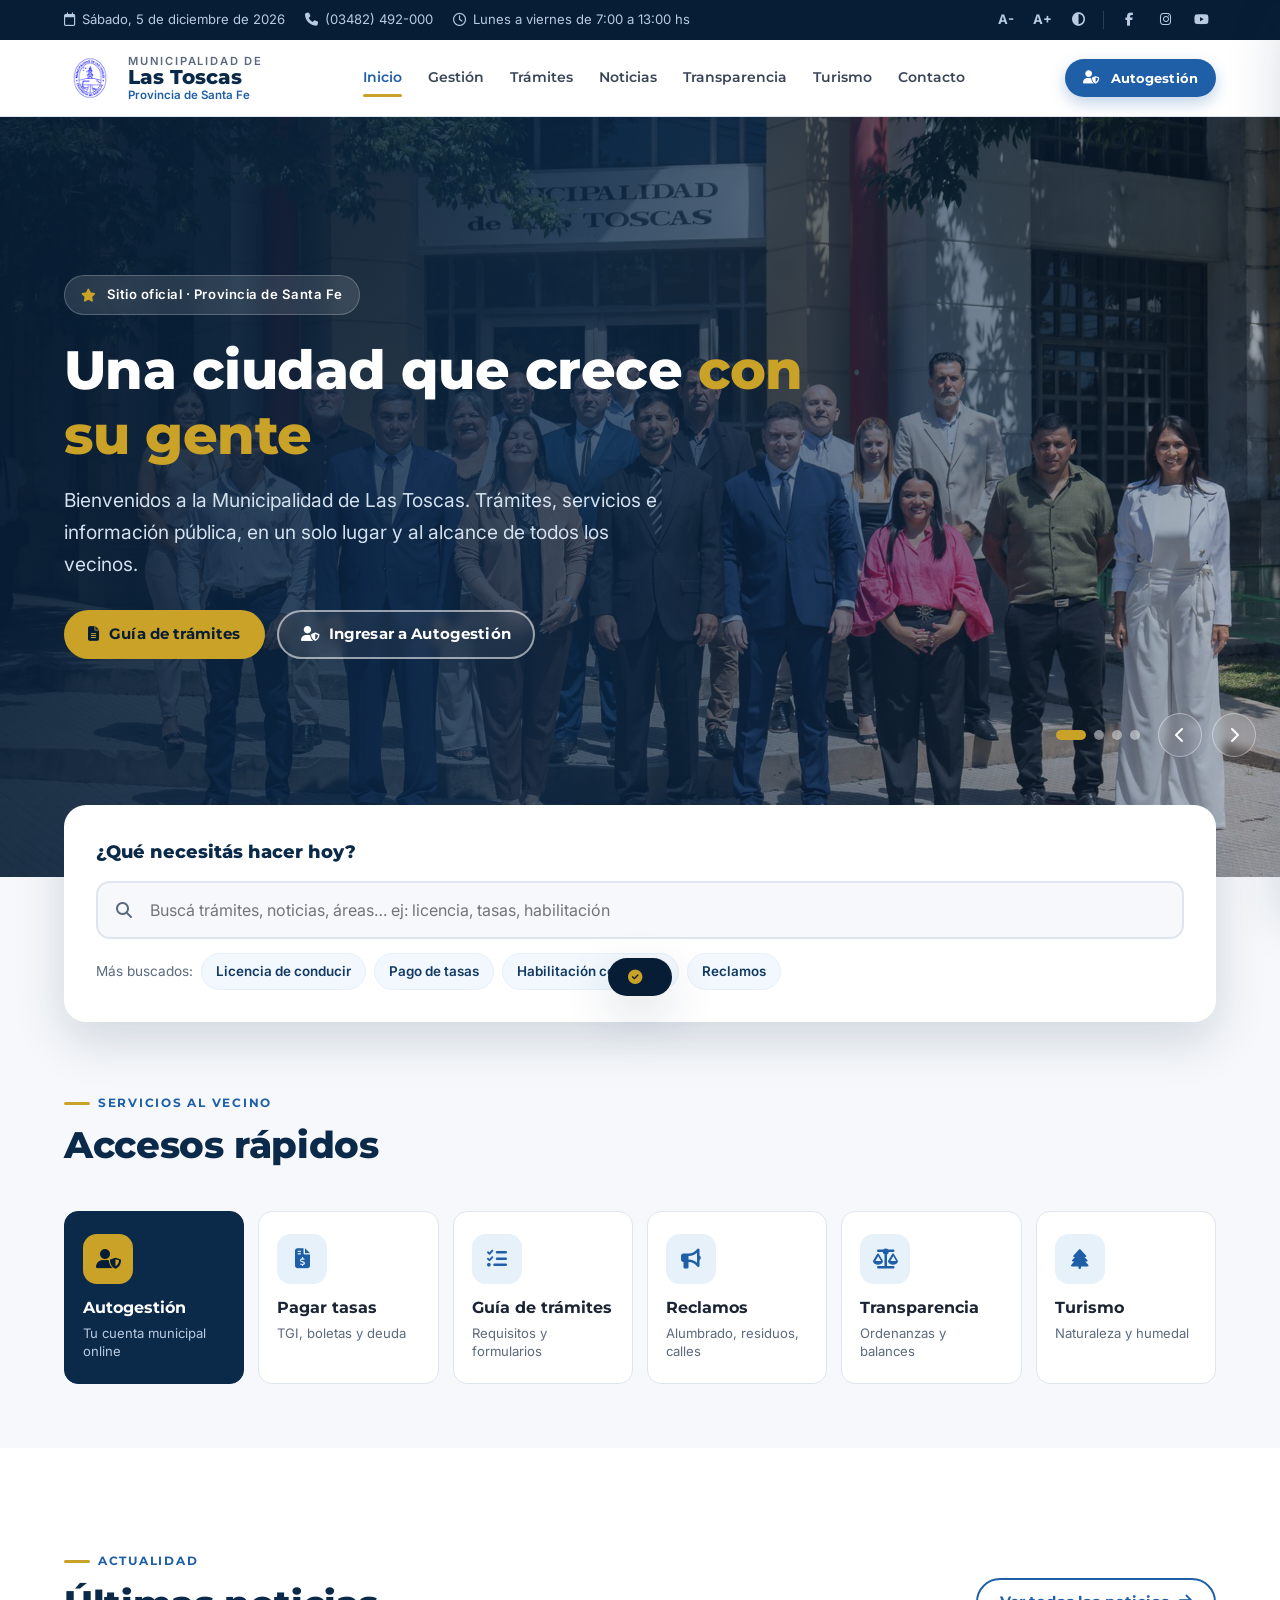
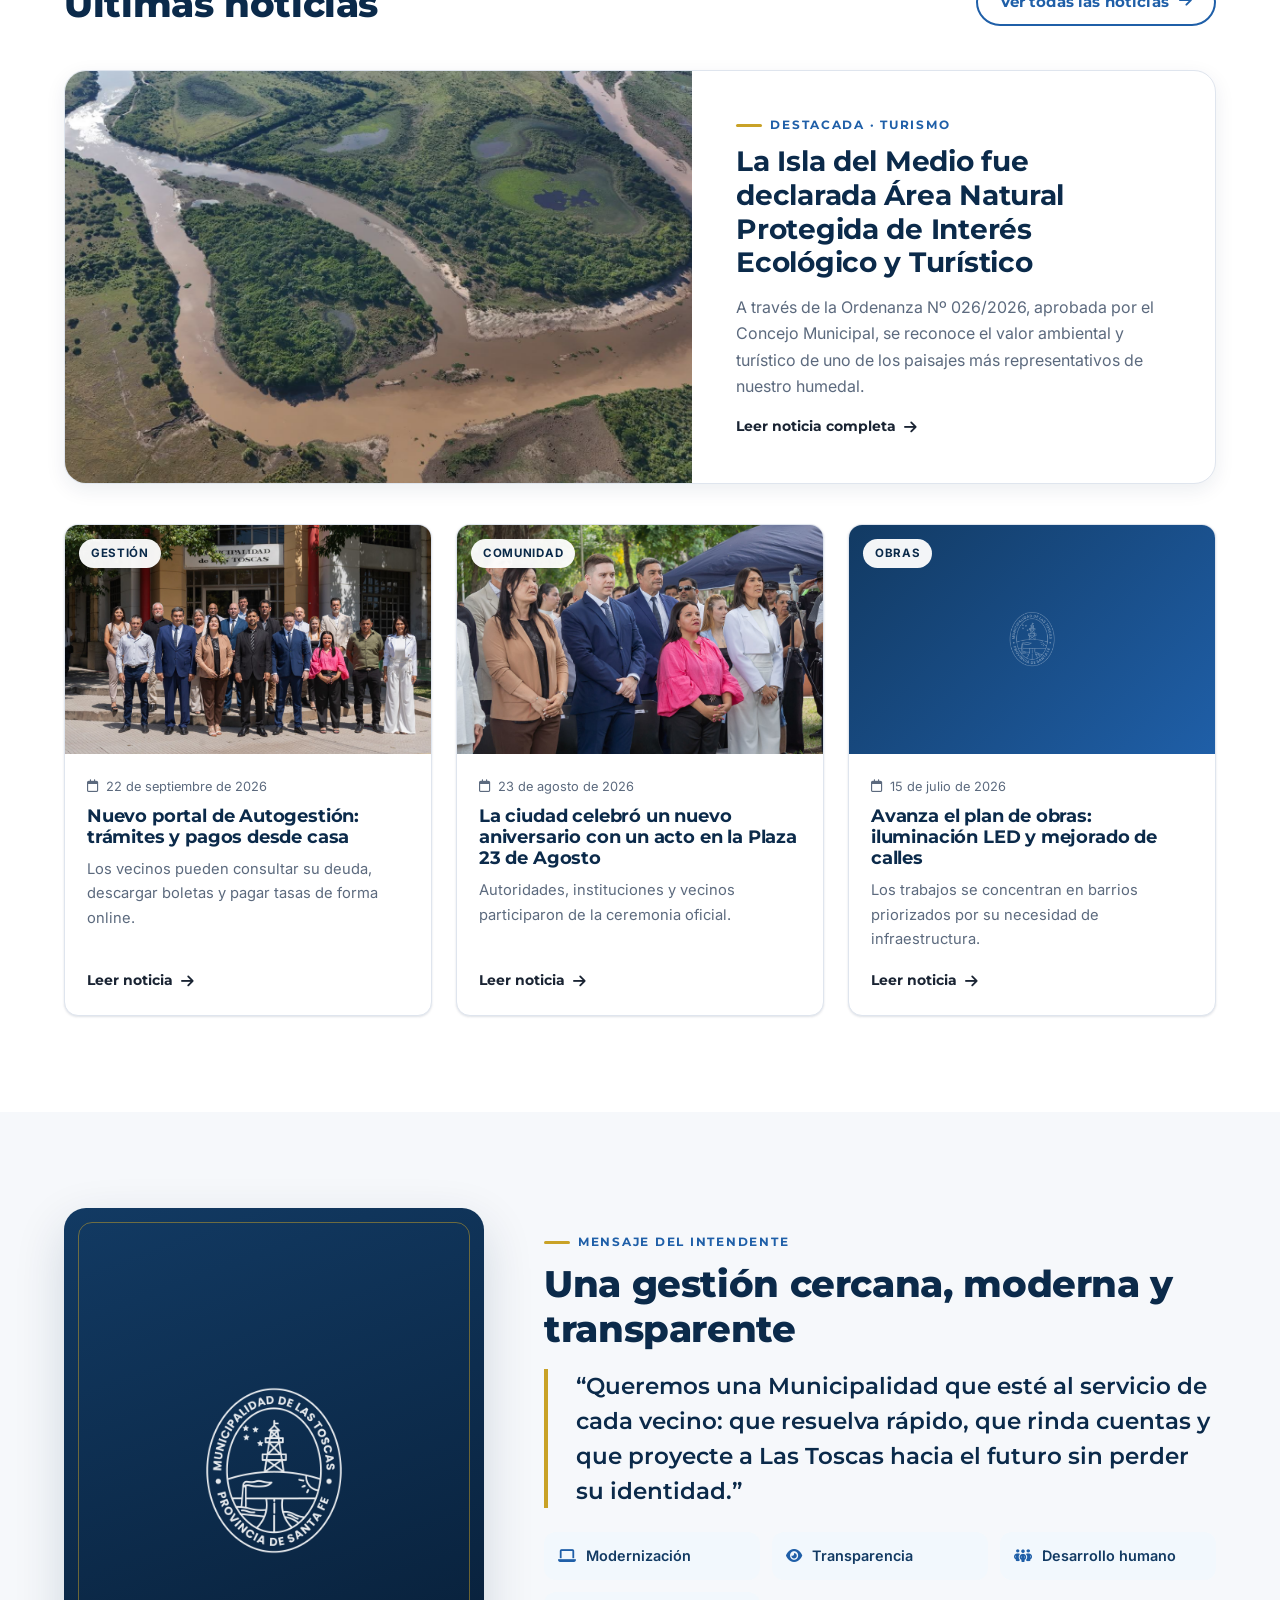
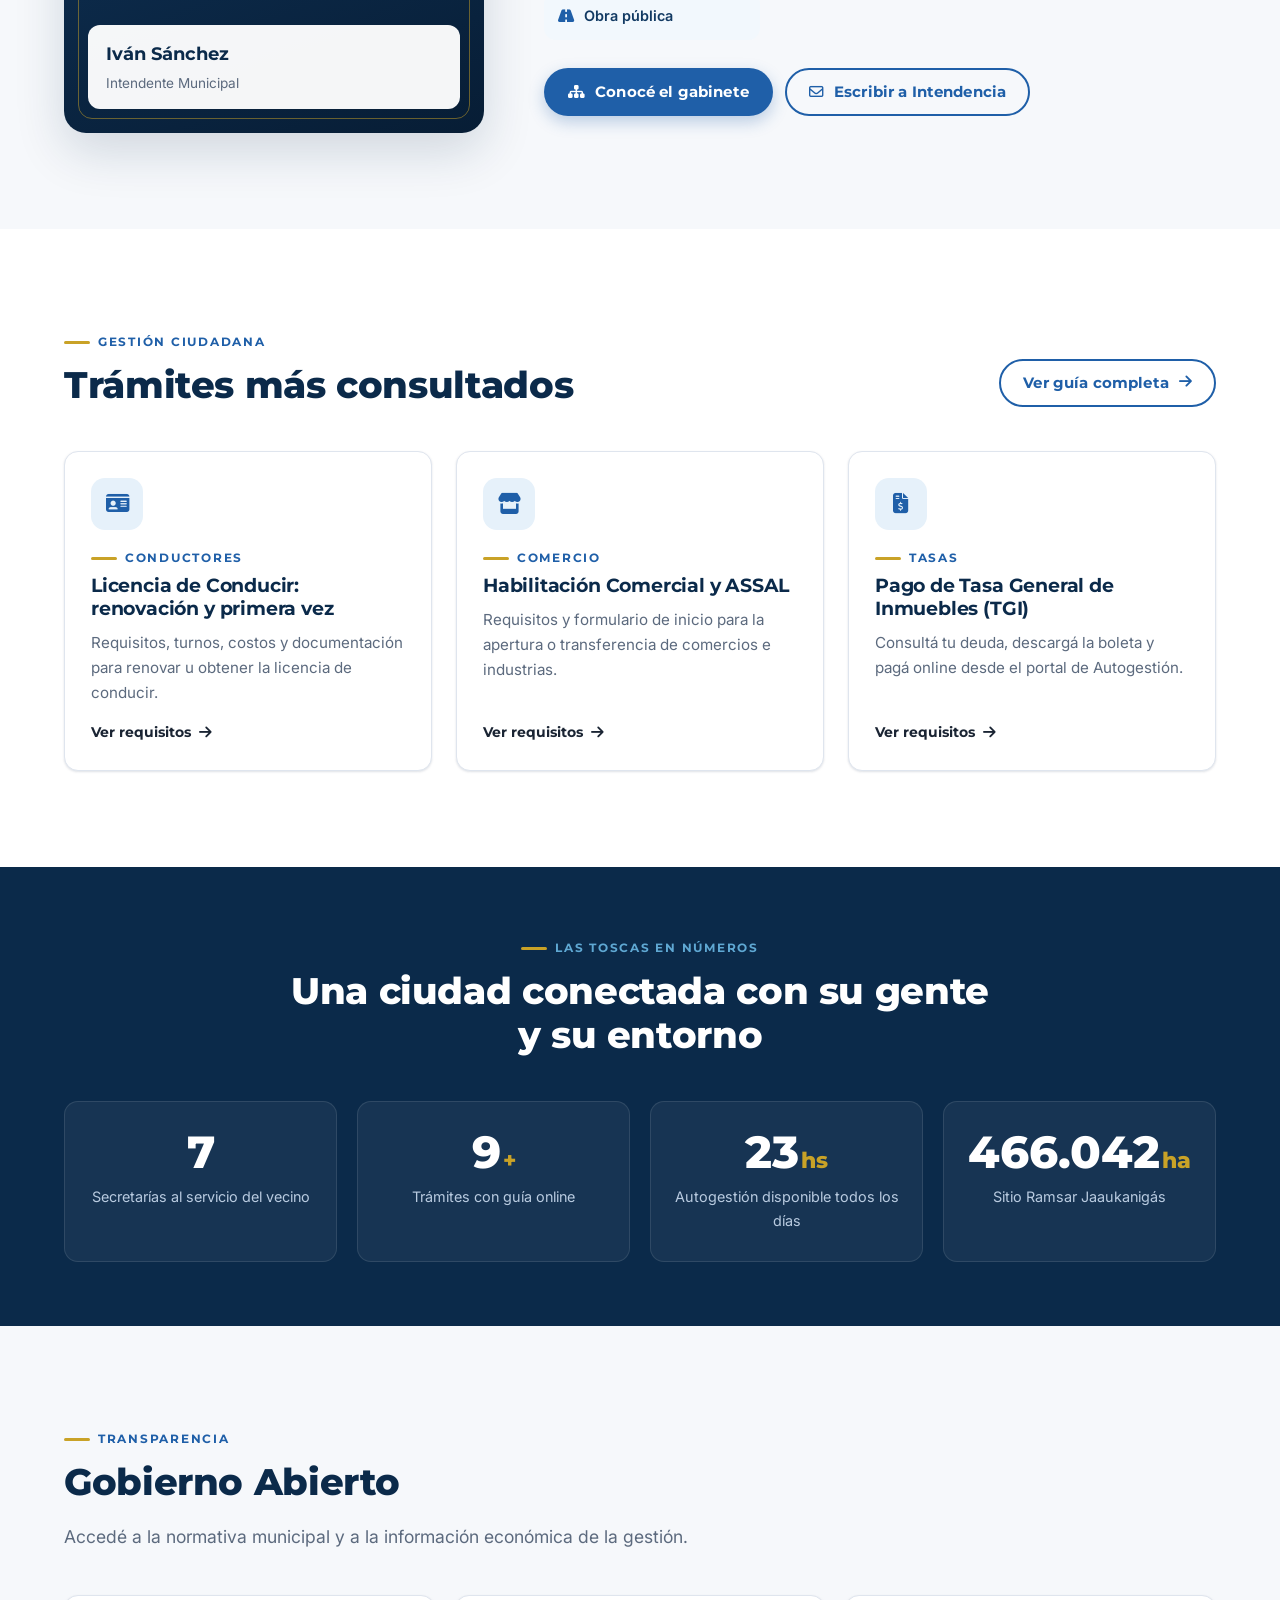
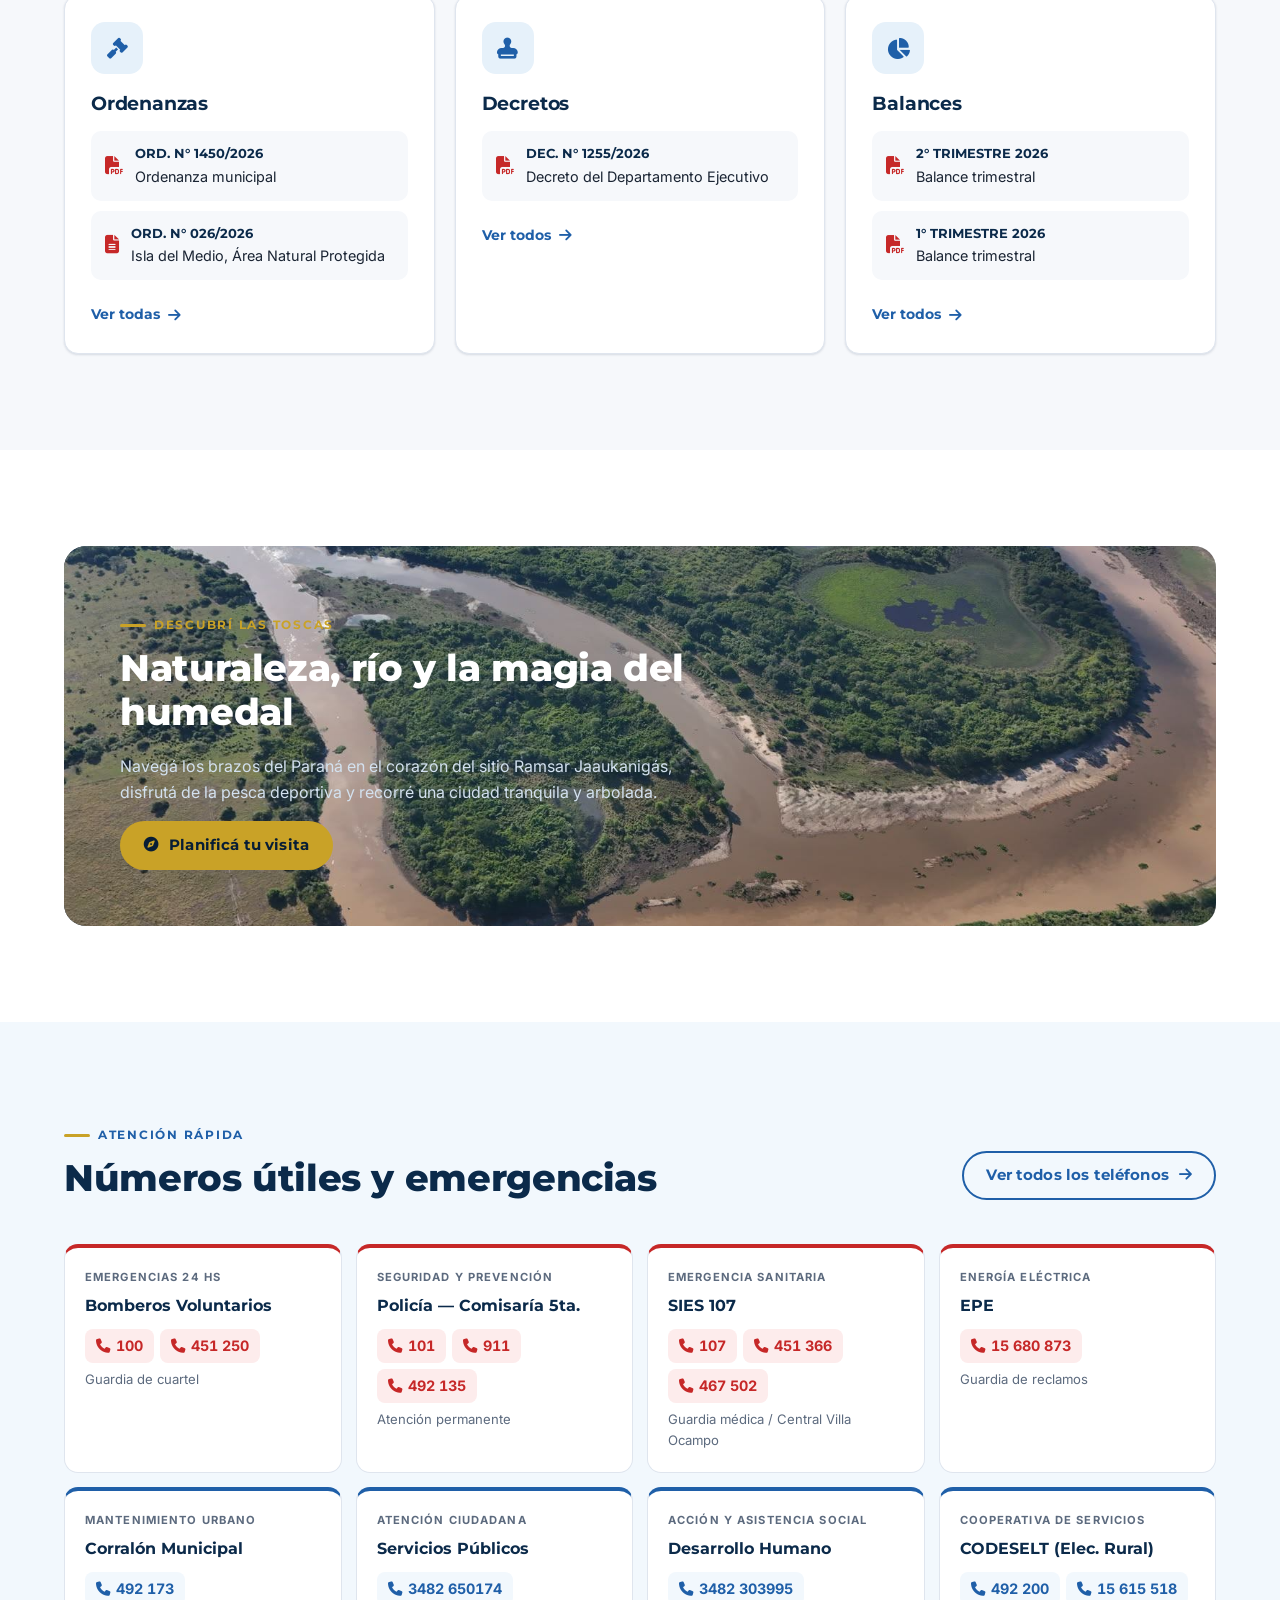
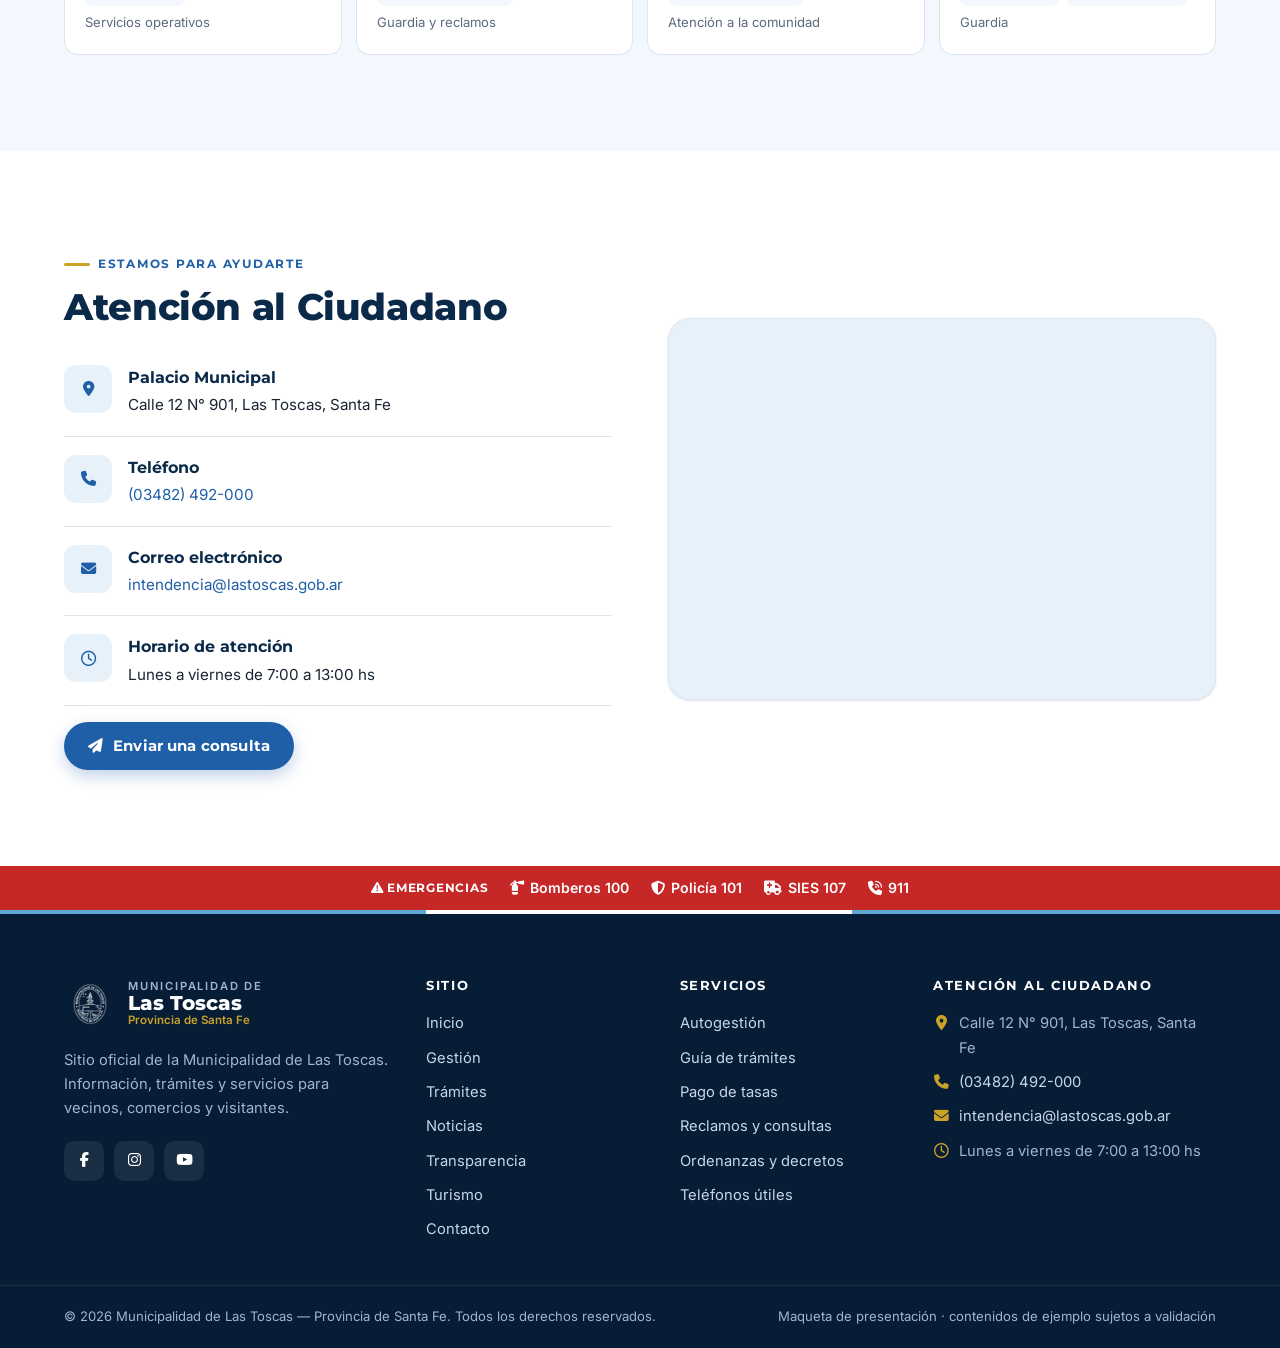
==== index.html @ d5a3bb0f "Maqueta web de la Municipalidad de Las Toscas Sitio multipágina en HTML, CSS y JavaScript puro: inic" ====
<!DOCTYPE html>
<html lang="es-AR" class="no-js">
<head>
  <meta charset="UTF-8">
  <meta name="viewport" content="width=device-width, initial-scale=1">
  <title>Municipalidad de Las Toscas | Sitio Oficial</title>
  <meta name="description" content="Sitio oficial de la Municipalidad de Las Toscas, Provincia de Santa Fe. Trámites, noticias, gobierno abierto, turismo y atención al ciudadano.">
  <meta name="theme-color" content="#0b2a4a">
  <meta property="og:type" content="website">
  <meta property="og:title" content="Municipalidad de Las Toscas">
  <meta property="og:description" content="Trámites, noticias, transparencia y servicios para vecinos de Las Toscas, Santa Fe.">
  <meta property="og:image" content="assets/img/foto-2.jpg">
  <link rel="icon" type="image/png" href="assets/img/escudo-256.png">
  <link rel="preconnect" href="https://fonts.googleapis.com">
  <link rel="preconnect" href="https://fonts.gstatic.com" crossorigin>
  <link href="https://fonts.googleapis.com/css2?family=Inter:wght@400;500;600;700&family=Montserrat:wght@600;700;800&display=swap" rel="stylesheet">
  <link rel="stylesheet" href="https://cdnjs.cloudflare.com/ajax/libs/font-awesome/6.5.2/css/all.min.css">
  <link rel="stylesheet" href="assets/css/styles.css">
</head>
<body data-page="inicio">
  <div id="site-header"></div>

  <main id="main">
    <!-- HERO -->
    <section class="hero" aria-label="Presentación">
      <div class="hero__slides" aria-hidden="true">
        <div class="hero__slide is-active"><img src="assets/img/foto-2.jpg" alt=""></div>
        <div class="hero__slide"><img src="assets/img/isla-del-medio.jpg" alt=""></div>
        <div class="hero__slide"><img src="assets/img/foto-1.jpg" alt=""></div>
        <div class="hero__slide"><img src="assets/img/foto-3.jpg" alt=""></div>
      </div>
      <div class="container hero__content">
        <span class="hero__badge"><i class="fa-solid fa-star"></i>Sitio oficial · Provincia de Santa Fe</span>
        <h1>Una ciudad que crece <em>con su gente</em></h1>
        <p class="hero__lead">Bienvenidos a la Municipalidad de Las Toscas. Trámites, servicios e información pública, en un solo lugar y al alcance de todos los vecinos.</p>
        <div class="hero__actions">
          <a class="btn btn--gold" href="tramites.html"><i class="fa-solid fa-file-lines"></i>Guía de trámites</a>
          <a class="btn btn--ghost-light" href="https://grossomaximiliano.github.io/MUNI_POC" target="_blank" rel="noopener"><i class="fa-solid fa-user-shield"></i>Ingresar a Autogestión</a>
        </div>
      </div>
      <div class="hero__controls">
        <div class="hero__dots"></div>
        <button class="hero__arrow hero__arrow--prev" type="button" aria-label="Imagen anterior"><i class="fa-solid fa-chevron-left"></i></button>
        <button class="hero__arrow hero__arrow--next" type="button" aria-label="Imagen siguiente"><i class="fa-solid fa-chevron-right"></i></button>
      </div>
    </section>

    <!-- BUSCADOR -->
    <section class="finder" aria-label="Buscador">
      <div class="container">
        <div class="finder__card">
          <label class="finder__label" for="finderInput">¿Qué necesitás hacer hoy?</label>
          <div class="finder__field">
            <i class="fa-solid fa-magnifying-glass" aria-hidden="true"></i>
            <input class="finder__input" id="finderInput" type="search" autocomplete="off" placeholder="Buscá trámites, noticias, áreas… ej: licencia, tasas, habilitación"
                   role="combobox" aria-expanded="false" aria-controls="finderResults" aria-autocomplete="list">
            <ul class="finder__results" id="finderResults" role="listbox"></ul>
          </div>
          <div class="finder__tags">
            <span>Más buscados:</span>
            <button class="chip" type="button" data-finder="licencia">Licencia de conducir</button>
            <button class="chip" type="button" data-finder="tasas">Pago de tasas</button>
            <button class="chip" type="button" data-finder="habilitación">Habilitación comercial</button>
            <button class="chip" type="button" data-finder="reclamo">Reclamos</button>
          </div>
        </div>
      </div>
    </section>

    <!-- ACCESOS RÁPIDOS -->
    <section class="section section--tight" aria-labelledby="t-accesos">
      <div class="container">
        <div class="section-head">
          <span class="eyebrow">Servicios al vecino</span>
          <h2 id="t-accesos">Accesos rápidos</h2>
        </div>
        <div class="quick-grid">
          <a class="quick quick--featured reveal" href="https://grossomaximiliano.github.io/MUNI_POC" target="_blank" rel="noopener">
            <span class="quick__icon"><i class="fa-solid fa-user-shield"></i></span>
            <span class="quick__title">Autogestión</span><span class="quick__desc">Tu cuenta municipal online</span>
          </a>
          <a class="quick reveal" href="tramites.html#pago-tasas">
            <span class="quick__icon"><i class="fa-solid fa-file-invoice-dollar"></i></span>
            <span class="quick__title">Pagar tasas</span><span class="quick__desc">TGI, boletas y deuda</span>
          </a>
          <a class="quick reveal" href="tramites.html">
            <span class="quick__icon"><i class="fa-solid fa-list-check"></i></span>
            <span class="quick__title">Guía de trámites</span><span class="quick__desc">Requisitos y formularios</span>
          </a>
          <a class="quick reveal" href="contacto.html?tipo=reclamo#formulario">
            <span class="quick__icon"><i class="fa-solid fa-bullhorn"></i></span>
            <span class="quick__title">Reclamos</span><span class="quick__desc">Alumbrado, residuos, calles</span>
          </a>
          <a class="quick reveal" href="transparencia.html">
            <span class="quick__icon"><i class="fa-solid fa-scale-balanced"></i></span>
            <span class="quick__title">Transparencia</span><span class="quick__desc">Ordenanzas y balances</span>
          </a>
          <a class="quick reveal" href="turismo.html">
            <span class="quick__icon"><i class="fa-solid fa-tree"></i></span>
            <span class="quick__title">Turismo</span><span class="quick__desc">Naturaleza y humedal</span>
          </a>
        </div>
      </div>
    </section>

    <!-- NOTICIAS -->
    <section class="section section--white" aria-labelledby="t-noticias">
      <div class="container">
        <div class="section-head section-head--row">
          <div>
            <span class="eyebrow">Actualidad</span>
            <h2 id="t-noticias" class="mb-0">Últimas noticias</h2>
          </div>
          <a class="btn btn--outline" href="noticias.html">Ver todas las noticias <i class="fa-solid fa-arrow-right"></i></a>
        </div>
        <a class="news-feature reveal" href="noticias.html?id=isla-del-medio-area-protegida">
          <div class="news-feature__media"><img src="assets/img/isla-del-medio.jpg" alt="Vista aérea de la Isla del Medio y el río"></div>
          <div class="news-feature__body">
            <span class="eyebrow">Destacada · Turismo</span>
            <h3>La Isla del Medio fue declarada Área Natural Protegida de Interés Ecológico y Turístico</h3>
            <p class="muted">A través de la Ordenanza Nº 026/2026, aprobada por el Concejo Municipal, se reconoce el valor ambiental y turístico de uno de los paisajes más representativos de nuestro humedal.</p>
            <span class="link-arrow">Leer noticia completa <i class="fa-solid fa-arrow-right"></i></span>
          </div>
        </a>
        <div class="grid grid--3 mt-4" data-news="3" data-news-skip="1"></div>
      </div>
    </section>

    <!-- INTENDENTE -->
    <section class="section" aria-labelledby="t-intendente">
      <div class="container mayor">
        <div class="mayor__portrait reveal">
          <img class="mayor__crest" src="assets/img/escudo.png" alt="">
          <div class="mayor__plate"><strong>Iván Sánchez</strong><span>Intendente Municipal</span></div>
        </div>
        <div class="reveal">
          <span class="eyebrow">Mensaje del Intendente</span>
          <h2 id="t-intendente">Una gestión cercana, moderna y transparente</h2>
          <blockquote class="quote">“Queremos una Municipalidad que esté al servicio de cada vecino: que resuelva rápido, que rinda cuentas y que proyecte a Las Toscas hacia el futuro sin perder su identidad.”</blockquote>
          <div class="mayor__pillars">
            <span class="pillar"><i class="fa-solid fa-laptop"></i>Modernización</span>
            <span class="pillar"><i class="fa-solid fa-eye"></i>Transparencia</span>
            <span class="pillar"><i class="fa-solid fa-people-group"></i>Desarrollo humano</span>
            <span class="pillar"><i class="fa-solid fa-road"></i>Obra pública</span>
          </div>
          <div class="flex-gap">
            <a class="btn btn--primary" href="gestion.html"><i class="fa-solid fa-sitemap"></i>Conocé el gabinete</a>
            <a class="btn btn--outline" href="mailto:intendencia@lastoscas.gob.ar"><i class="fa-regular fa-envelope"></i>Escribir a Intendencia</a>
          </div>
        </div>
      </div>
    </section>

    <!-- TRÁMITES DESTACADOS -->
    <section class="section section--white" aria-labelledby="t-tramites">
      <div class="container">
        <div class="section-head section-head--row">
          <div>
            <span class="eyebrow">Gestión ciudadana</span>
            <h2 id="t-tramites" class="mb-0">Trámites más consultados</h2>
          </div>
          <a class="btn btn--outline" href="tramites.html">Ver guía completa <i class="fa-solid fa-arrow-right"></i></a>
        </div>
        <div class="grid grid--3" data-tramites-featured="licencia-conducir,habilitacion-comercial,pago-tasas"></div>
      </div>
    </section>

    <!-- CIFRAS -->
    <section class="section section--navy section--tight" aria-labelledby="t-cifras">
      <div class="container">
        <div class="section-head section-head--center">
          <span class="eyebrow">Las Toscas en números</span>
          <h2 id="t-cifras">Una ciudad conectada con su gente y su entorno</h2>
        </div>
        <div class="stats">
          <div class="stat reveal"><div class="stat__num"><span data-count="7">0</span></div><div class="stat__label">Secretarías al servicio del vecino</div></div>
          <div class="stat reveal"><div class="stat__num"><span data-count="10">0</span><small>+</small></div><div class="stat__label">Trámites con guía online</div></div>
          <div class="stat reveal"><div class="stat__num"><span data-count="24">0</span><small>hs</small></div><div class="stat__label">Autogestión disponible todos los días</div></div>
          <div class="stat reveal"><div class="stat__num"><span data-count="492000">0</span><small>ha</small></div><div class="stat__label">Sitio Ramsar Jaaukanigás</div></div>
        </div>
      </div>
    </section>

    <!-- GOBIERNO ABIERTO -->
    <section class="section" aria-labelledby="t-gob">
      <div class="container">
        <div class="section-head">
          <span class="eyebrow">Transparencia</span>
          <h2 id="t-gob">Gobierno Abierto</h2>
          <p class="lead">Accedé a la normativa municipal y a la información económica de la gestión.</p>
        </div>
        <div class="open-gov">
          <div class="card reveal">
            <span class="card__icon"><i class="fa-solid fa-gavel"></i></span>
            <h3>Ordenanzas</h3>
            <ul class="doc-list">
              <li><a class="doc-item" href="https://lastoscas.gob.ar/wp/wp-content/uploads/2026/10/ORDENANZA-1450.pdf" target="_blank" rel="noopener"><i class="fa-solid fa-file-pdf"></i><span><b>ORD. N° 1450/2026</b>Ordenanza municipal</span></a></li>
              <li><a class="doc-item" href="transparencia.html#ordenanzas"><i class="fa-solid fa-file-lines"></i><span><b>ORD. N° 026/2026</b>Isla del Medio, Área Natural Protegida</span></a></li>
            </ul>
            <a class="link-arrow" href="transparencia.html#ordenanzas">Ver todas <i class="fa-solid fa-arrow-right"></i></a>
          </div>
          <div class="card reveal">
            <span class="card__icon"><i class="fa-solid fa-stamp"></i></span>
            <h3>Decretos</h3>
            <ul class="doc-list">
              <li><a class="doc-item" href="https://lastoscas.gob.ar/wp/wp-content/uploads/2026/10/Decreto-1255.pdf" target="_blank" rel="noopener"><i class="fa-solid fa-file-pdf"></i><span><b>DEC. N° 1255/2026</b>Decreto del Departamento Ejecutivo</span></a></li>
            </ul>
            <a class="link-arrow" href="transparencia.html#decretos">Ver todos <i class="fa-solid fa-arrow-right"></i></a>
          </div>
          <div class="card reveal">
            <span class="card__icon"><i class="fa-solid fa-chart-pie"></i></span>
            <h3>Balances</h3>
            <ul class="doc-list">
              <li><a class="doc-item" href="https://lastoscas.gob.ar/wp/wp-content/uploads/2026/04/BALANCE-2DO-TRIMESTRE.pdf" target="_blank" rel="noopener"><i class="fa-solid fa-file-pdf"></i><span><b>2° TRIMESTRE 2026</b>Balance trimestral</span></a></li>
              <li><a class="doc-item" href="https://lastoscas.gob.ar/wp/wp-content/uploads/2026/04/BALANCE-1ER-TRIMESTRE.pdf" target="_blank" rel="noopener"><i class="fa-solid fa-file-pdf"></i><span><b>1° TRIMESTRE 2026</b>Balance trimestral</span></a></li>
            </ul>
            <a class="link-arrow" href="transparencia.html#balances">Ver todos <i class="fa-solid fa-arrow-right"></i></a>
          </div>
        </div>
      </div>
    </section>

    <!-- TURISMO -->
    <section class="section section--white" aria-label="Turismo">
      <div class="container">
        <div class="banner reveal">
          <img src="assets/img/isla-del-medio.jpg" alt="" loading="lazy">
          <div class="banner__body">
            <span class="eyebrow" style="color:var(--gold-500)">Descubrí Las Toscas</span>
            <h2>Naturaleza, río y la magia del humedal</h2>
            <p>Navegá los brazos del Paraná en el corazón del sitio Ramsar Jaaukanigás, disfrutá de la pesca deportiva y recorré una ciudad tranquila y arbolada.</p>
            <a class="btn btn--gold" href="turismo.html"><i class="fa-solid fa-compass"></i>Planificá tu visita</a>
          </div>
        </div>
      </div>
    </section>

    <!-- TELÉFONOS -->
    <section class="section section--tint" aria-labelledby="t-tel">
      <div class="container">
        <div class="section-head section-head--row">
          <div>
            <span class="eyebrow">Atención rápida</span>
            <h2 id="t-tel" class="mb-0">Números útiles y emergencias</h2>
          </div>
          <a class="btn btn--outline" href="contacto.html#telefonos">Ver todos los teléfonos <i class="fa-solid fa-arrow-right"></i></a>
        </div>
        <div class="phones" data-phones="all"></div>
      </div>
    </section>

    <!-- CONTACTO + MAPA -->
    <section class="section section--white" aria-labelledby="t-contacto">
      <div class="container two-col">
        <div>
          <span class="eyebrow">Estamos para ayudarte</span>
          <h2 id="t-contacto">Atención al Ciudadano</h2>
          <div class="contact-item"><span class="contact-item__icon"><i class="fa-solid fa-location-dot"></i></span><div><b>Palacio Municipal</b><span>Calle 12 N° 901, Las Toscas, Santa Fe</span></div></div>
          <div class="contact-item"><span class="contact-item__icon"><i class="fa-solid fa-phone"></i></span><div><b>Teléfono</b><a href="tel:03482492000">(03482) 492-000</a></div></div>
          <div class="contact-item"><span class="contact-item__icon"><i class="fa-solid fa-envelope"></i></span><div><b>Correo electrónico</b><a href="mailto:intendencia@lastoscas.gob.ar">intendencia@lastoscas.gob.ar</a></div></div>
          <div class="contact-item"><span class="contact-item__icon"><i class="fa-regular fa-clock"></i></span><div><b>Horario de atención</b><span>Lunes a viernes de 7:00 a 13:00 hs</span></div></div>
          <a class="btn btn--primary mt-2" href="contacto.html#formulario"><i class="fa-solid fa-paper-plane"></i>Enviar una consulta</a>
        </div>
        <div class="map reveal">
          <iframe src="https://www.google.com/maps?q=Calle+12+901,+Las+Toscas,+Santa+Fe,+Argentina&output=embed" title="Mapa: ubicación del Palacio Municipal de Las Toscas" loading="lazy" referrerpolicy="no-referrer-when-downgrade"></iframe>
        </div>
      </div>
    </section>
  </main>

  <div id="site-footer"></div>

  <script src="assets/js/data.js"></script>
  <script src="assets/js/layout.js"></script>
  <script src="assets/js/main.js"></script>
</body>
</html>
---- assets/css/styles.css ----
/* =========================================================
   Municipalidad de Las Toscas — Hoja de estilos principal
   HTML + CSS + JS puro. Sin dependencias de build.
   ========================================================= */

/* ---------- 1. Tokens ---------- */
:root {
  --navy-900: #071d35;
  --navy-800: #0b2a4a;
  --navy-700: #123a63;
  --blue-600: #1f5fa8;
  --blue-500: #2a73c4;
  --sky-400: #5fa8d3;
  --sky-100: #e6f1fa;
  --sky-50: #f2f8fd;
  --gold-500: #c9a227;
  --gold-100: #f8f0d6;
  --red-600: #c62828;
  --red-50: #fdecec;
  --green-600: #2e7d4f;

  --ink-900: #1a2433;
  --ink-700: #3a4658;
  --ink-500: #5c6a7e;
  --ink-300: #a9b4c2;
  --line: #dfe5ee;
  --bg: #f6f8fb;
  --surface: #ffffff;

  --font-head: "Montserrat", system-ui, -apple-system, "Segoe UI", sans-serif;
  --font-body: "Inter", system-ui, -apple-system, "Segoe UI", sans-serif;

  --radius-sm: 8px;
  --radius: 14px;
  --radius-lg: 22px;
  --shadow-sm: 0 1px 2px rgba(11, 42, 74, .06), 0 1px 3px rgba(11, 42, 74, .08);
  --shadow: 0 6px 20px rgba(11, 42, 74, .08);
  --shadow-lg: 0 18px 50px rgba(11, 42, 74, .16);

  --container: 1200px;
  --gutter: 16px;
  --header-h: 76px;
  --ease: cubic-bezier(.2, .7, .2, 1);
  --fs-base: 16px;
}

@media (min-width: 600px) { :root { --gutter: 24px; } }

/* ---------- 2. Reset / base ---------- */
*, *::before, *::after { box-sizing: border-box; }
html { font-size: var(--fs-base); scroll-behavior: smooth; scroll-padding-top: calc(var(--header-h) + 16px); -webkit-text-size-adjust: 100%; }
body {
  margin: 0;
  font-family: var(--font-body);
  font-size: 1rem;
  line-height: 1.65;
  color: var(--ink-900);
  background: var(--bg);
  overflow-x: hidden;
  -webkit-font-smoothing: antialiased;
}
img, svg, video, iframe { display: block; max-width: 100%; }
img { height: auto; }
a { color: var(--blue-600); text-decoration: none; transition: color .2s; }
a:hover { color: var(--navy-800); }
button, input, select, textarea { font: inherit; color: inherit; }
button { cursor: pointer; }
h1, h2, h3, h4, h5 { font-family: var(--font-head); color: var(--navy-800); line-height: 1.2; margin: 0 0 .5em; letter-spacing: -.01em; }
h1 { font-size: clamp(2rem, 4.5vw, 3.4rem); font-weight: 800; }
h2 { font-size: clamp(1.6rem, 3vw, 2.3rem); font-weight: 800; }
h3 { font-size: 1.2rem; font-weight: 700; }
h4 { font-size: 1.02rem; font-weight: 700; }
p { margin: 0 0 1em; }
ul, ol { margin: 0; padding: 0; }
:focus-visible { outline: 3px solid var(--gold-500); outline-offset: 3px; border-radius: 4px; }
::selection { background: var(--sky-400); color: #fff; }

.sr-only { position: absolute !important; width: 1px; height: 1px; padding: 0; margin: -1px; overflow: hidden; clip: rect(0 0 0 0); white-space: nowrap; border: 0; }
.skip-link { position: absolute; left: 16px; top: -60px; z-index: 1000; background: var(--gold-500); color: var(--navy-900); font-weight: 700; padding: 10px 16px; border-radius: var(--radius-sm); transition: top .2s; }
.skip-link:focus { top: 12px; }

.container { width: 100%; max-width: var(--container); margin-inline: auto; padding-inline: var(--gutter); }
.section { padding-block: clamp(56px, 8vw, 96px); }
.section--white { background: var(--surface); }
.section--tint { background: var(--sky-50); }
.section--navy { background: var(--navy-800); color: #dce7f3; }
.section--navy h2, .section--navy h3 { color: #fff; }
.section--tight { padding-block: clamp(40px, 6vw, 64px); }

.section-head { max-width: 720px; margin-bottom: clamp(28px, 4vw, 44px); }
.section-head--center { text-align: center; margin-inline: auto; }
.section-head--row { max-width: none; display: flex; flex-wrap: wrap; align-items: end; justify-content: space-between; gap: 16px; }
.eyebrow {
  display: inline-flex; align-items: center; gap: 8px;
  font-family: var(--font-head); font-size: .78rem; font-weight: 700; letter-spacing: .14em; text-transform: uppercase;
  color: var(--blue-600); margin-bottom: 10px;
}
.eyebrow::before { content: ""; width: 26px; height: 3px; border-radius: 3px; background: var(--gold-500); }
.section--navy .eyebrow { color: var(--sky-400); }
.lead { font-size: 1.1rem; color: var(--ink-500); }
.section--navy .lead { color: #b9cbe0; }

/* ---------- 3. Botones ---------- */
.btn {
  display: inline-flex; align-items: center; justify-content: center; gap: 10px;
  min-height: 46px; padding: 10px 22px; border-radius: 999px; border: 2px solid transparent;
  font-family: var(--font-head); font-weight: 700; font-size: .92rem; letter-spacing: .01em;
  text-decoration: none; transition: background .2s, color .2s, border-color .2s, transform .2s var(--ease), box-shadow .2s;
  white-space: nowrap;
}
.btn:hover { transform: translateY(-2px); }
.btn--primary { background: var(--blue-600); color: #fff; box-shadow: 0 6px 16px rgba(31, 95, 168, .28); }
.btn--primary:hover { background: var(--navy-800); color: #fff; }
.btn--gold { background: var(--gold-500); color: var(--navy-900); }
.btn--gold:hover { background: #b38e1d; color: var(--navy-900); }
.btn--outline { border-color: var(--blue-600); color: var(--blue-600); background: transparent; }
.btn--outline:hover { background: var(--blue-600); color: #fff; }
.btn--ghost-light { border-color: rgba(255, 255, 255, .55); color: #fff; background: rgba(255, 255, 255, .06); backdrop-filter: blur(4px); }
.btn--ghost-light:hover { background: #fff; color: var(--navy-800); }
.btn--sm { min-height: 38px; padding: 6px 16px; font-size: .84rem; }
.btn--block { width: 100%; }
.link-arrow { display: inline-flex; align-items: center; gap: 8px; font-family: var(--font-head); font-weight: 700; font-size: .9rem; }
.link-arrow i { transition: transform .2s var(--ease); }
.link-arrow:hover i { transform: translateX(4px); }

/* ---------- 4. Barra superior + header ---------- */
.topbar { background: var(--navy-900); color: #b9cbe0; font-size: .82rem; }
.topbar .container { display: flex; align-items: center; justify-content: space-between; gap: 16px; min-height: 40px; }
.topbar__info { display: flex; gap: 20px; align-items: center; }
.topbar__info span, .topbar__info a { display: inline-flex; align-items: center; gap: 7px; color: #b9cbe0; white-space: nowrap; }
@media (max-width: 399px) { .topbar__tools a { display: none; } .topbar__sep { display: none; } }
.topbar__info a:hover { color: #fff; }
.topbar__info .hide-sm { display: none; }
.topbar__tools { display: flex; align-items: center; gap: 6px; }
.topbar__tools button, .topbar__tools a {
  display: inline-grid; place-items: center; width: 30px; height: 30px; border-radius: 6px;
  border: 0; background: transparent; color: #b9cbe0; font-size: .82rem; font-weight: 700;
}
.topbar__tools button:hover, .topbar__tools a:hover { background: rgba(255, 255, 255, .1); color: #fff; }
.topbar__tools button[aria-pressed="true"] { background: var(--gold-500); color: var(--navy-900); }
.topbar__sep { width: 1px; height: 18px; background: rgba(255, 255, 255, .15); margin-inline: 4px; }
@media (min-width: 900px) { .topbar__info .hide-sm { display: inline-flex; } }
@media (max-width: 599px) { .topbar__info .hide-xs { display: none; } }

.header { position: sticky; top: 0; z-index: 100; background: rgba(255, 255, 255, .96); backdrop-filter: saturate(160%) blur(10px); border-bottom: 1px solid var(--line); transition: box-shadow .25s; }
.header.is-scrolled { box-shadow: var(--shadow); }
.header .container { display: flex; align-items: center; justify-content: space-between; gap: 20px; min-height: var(--header-h); }

.brand { display: flex; align-items: center; gap: 12px; color: var(--navy-800); text-decoration: none; }
.brand:hover { color: var(--navy-800); }
.brand img { width: 52px; height: 52px; object-fit: contain; }
.brand__text { display: flex; flex-direction: column; line-height: 1.1; }
.brand__small { font-size: .7rem; font-weight: 600; text-transform: uppercase; letter-spacing: .16em; color: var(--ink-500); }
.brand__name { font-family: var(--font-head); font-size: 1.22rem; font-weight: 800; color: var(--navy-800); }
.brand__prov { font-size: .72rem; color: var(--blue-600); font-weight: 600; }

.nav { display: none; }
.nav__list { list-style: none; display: flex; align-items: center; gap: 2px; }
.nav__link {
  position: relative; display: block; padding: 10px 12px; border-radius: 8px;
  font-family: var(--font-head); font-size: .88rem; font-weight: 600; color: var(--ink-700);
}
.nav__link:hover { color: var(--blue-600); background: var(--sky-50); }
.nav__link[aria-current="page"] { color: var(--blue-600); }
.nav__link[aria-current="page"]::after { content: ""; position: absolute; left: 12px; right: 12px; bottom: 3px; height: 3px; border-radius: 3px; background: var(--gold-500); }
.header__cta { display: none; }

.nav-toggle {
  display: inline-grid; place-items: center; width: 46px; height: 46px; border-radius: 12px;
  border: 1px solid var(--line); background: var(--surface); color: var(--navy-800); font-size: 1.15rem;
}
@media (min-width: 1100px) {
  .nav { display: block; }
  .header__cta { display: inline-flex; }
  .nav-toggle { display: none; }
}

/* Drawer móvil */
.drawer-backdrop { position: fixed; inset: 0; background: rgba(7, 29, 53, .55); opacity: 0; visibility: hidden; transition: opacity .3s, visibility .3s; z-index: 190; }
.drawer {
  position: fixed; top: 0; right: 0; bottom: 0; width: min(340px, 88vw); z-index: 200;
  background: var(--surface); box-shadow: var(--shadow-lg); transform: translateX(100%); transition: transform .35s var(--ease);
  display: flex; flex-direction: column; overflow-y: auto;
}
.drawer.is-open { transform: none; }
.drawer.is-open + .drawer-backdrop, .drawer-backdrop.is-open { opacity: 1; visibility: visible; }
.drawer__head { display: flex; align-items: center; justify-content: space-between; padding: 16px 20px; border-bottom: 1px solid var(--line); }
.drawer__head .brand img { width: 40px; height: 40px; }
.drawer__close { width: 42px; height: 42px; border-radius: 10px; border: 1px solid var(--line); background: var(--surface); font-size: 1.1rem; color: var(--navy-800); }
.drawer__nav { list-style: none; padding: 12px; }
.drawer__nav a { display: flex; align-items: center; gap: 14px; padding: 14px 14px; border-radius: 10px; font-family: var(--font-head); font-weight: 600; color: var(--ink-900); }
.drawer__nav a i { width: 22px; text-align: center; color: var(--blue-600); }
.drawer__nav a:hover, .drawer__nav a[aria-current="page"] { background: var(--sky-50); color: var(--blue-600); }
.drawer__foot { margin-top: auto; padding: 20px; border-top: 1px solid var(--line); display: grid; gap: 10px; font-size: .9rem; color: var(--ink-500); }
body.no-scroll { overflow: hidden; }

/* ---------- 5. Hero (home) ---------- */
.hero { position: relative; min-height: clamp(560px, 86vh, 760px); display: flex; align-items: center; color: #fff; overflow: hidden; background: var(--navy-900); }
.hero__slides { position: absolute; inset: 0; }
.hero__slide { position: absolute; inset: 0; opacity: 0; transition: opacity 1.2s ease; }
.hero__slide.is-active { opacity: 1; }
.hero__slide img { width: 100%; height: 100%; object-fit: cover; transform: scale(1.06); transition: transform 7s linear; }
.hero__slide.is-active img { transform: scale(1); }
.hero::after {
  content: ""; position: absolute; inset: 0; pointer-events: none;
  background: linear-gradient(100deg, rgba(7, 29, 53, .92) 0%, rgba(11, 42, 74, .78) 42%, rgba(11, 42, 74, .25) 100%);
}
.hero__content { position: relative; z-index: 2; padding-block: 80px 140px; }
.hero__badge { display: inline-flex; align-items: center; gap: 10px; padding: 8px 16px; border-radius: 999px; background: rgba(255, 255, 255, .12); border: 1px solid rgba(255, 255, 255, .22); font-size: .82rem; font-weight: 600; letter-spacing: .04em; margin-bottom: 22px; backdrop-filter: blur(6px); }
.hero__badge i { color: var(--gold-500); }
.hero h1 { color: #fff; max-width: 760px; margin-bottom: 18px; }
.hero h1 em { font-style: normal; color: var(--gold-500); }
.hero__lead { font-size: clamp(1.02rem, 1.6vw, 1.2rem); color: #d3e1ef; max-width: 600px; margin-bottom: 30px; }
.hero__actions { display: flex; flex-wrap: wrap; gap: 12px; }
.hero__controls { position: absolute; z-index: 3; right: var(--gutter); bottom: 120px; display: flex; align-items: center; gap: 10px; }
.hero__dots { display: flex; gap: 8px; margin-right: 8px; }
.hero__dot { width: 10px; height: 10px; border-radius: 999px; border: 0; padding: 0; background: rgba(255, 255, 255, .45); transition: width .3s, background .3s; }
.hero__dot.is-active { width: 30px; background: var(--gold-500); }
.hero__arrow { width: 44px; height: 44px; border-radius: 50%; border: 1px solid rgba(255, 255, 255, .4); background: rgba(255, 255, 255, .08); color: #fff; backdrop-filter: blur(4px); }
.hero__arrow:hover { background: #fff; color: var(--navy-800); }
@media (max-width: 599px) { .hero__controls { bottom: 104px; left: var(--gutter); right: auto; } .hero__arrow { display: none; } }

/* Buscador destacado */
.finder { position: relative; z-index: 5; margin-top: -72px; }
.finder__card { background: var(--surface); border-radius: var(--radius-lg); box-shadow: var(--shadow-lg); padding: clamp(20px, 3vw, 32px); }
.finder__label { display: block; font-family: var(--font-head); font-weight: 800; color: var(--navy-800); font-size: 1.15rem; margin-bottom: 14px; }
.finder__field { position: relative; }
.finder__field > i { position: absolute; left: 20px; top: 50%; transform: translateY(-50%); color: var(--ink-500); }
.finder__input {
  width: 100%; height: 58px; padding: 0 20px 0 52px; border-radius: 14px; border: 2px solid var(--line); background: var(--bg);
  font-size: 1rem; transition: border-color .2s, background .2s;
}
.finder__input:focus { outline: none; border-color: var(--blue-600); background: #fff; }
.finder__tags { display: flex; flex-wrap: wrap; gap: 8px; margin-top: 14px; align-items: center; font-size: .85rem; color: var(--ink-500); }
.chip { display: inline-flex; align-items: center; gap: 6px; padding: 6px 14px; border-radius: 999px; background: var(--sky-50); border: 1px solid var(--sky-100); color: var(--navy-700); font-size: .84rem; font-weight: 600; transition: background .2s, color .2s; }
button.chip { cursor: pointer; }
.chip:hover, .chip.is-active { background: var(--blue-600); border-color: var(--blue-600); color: #fff; }
.finder__results { position: absolute; left: 0; right: 0; top: calc(100% + 8px); background: #fff; border-radius: 14px; box-shadow: var(--shadow-lg); border: 1px solid var(--line); list-style: none; padding: 8px; max-height: 340px; overflow-y: auto; display: none; z-index: 10; }
.finder__results.is-open { display: block; }
.finder__results a { display: flex; align-items: center; gap: 12px; padding: 11px 12px; border-radius: 10px; color: var(--ink-900); }
.finder__results a:hover, .finder__results a.is-focused { background: var(--sky-50); }
.finder__results i { color: var(--blue-600); width: 20px; text-align: center; }
.finder__results small { display: block; color: var(--ink-500); font-size: .78rem; }
.finder__empty { padding: 14px; color: var(--ink-500); font-size: .9rem; }

/* ---------- 6. Accesos rápidos ---------- */
.quick-grid { display: grid; grid-template-columns: repeat(2, 1fr); gap: 14px; }
@media (min-width: 700px) { .quick-grid { grid-template-columns: repeat(3, 1fr); } }
@media (min-width: 1100px) { .quick-grid { grid-template-columns: repeat(6, 1fr); } }
.quick {
  display: flex; flex-direction: column; align-items: flex-start; gap: 14px; padding: 22px 18px; border-radius: var(--radius);
  background: var(--surface); border: 1px solid var(--line); color: var(--ink-900); transition: transform .25s var(--ease), box-shadow .25s, border-color .25s;
}
.quick:hover { transform: translateY(-4px); box-shadow: var(--shadow); border-color: var(--sky-400); color: var(--ink-900); }
.quick__icon { display: grid; place-items: center; width: 50px; height: 50px; border-radius: 14px; background: var(--sky-100); color: var(--blue-600); font-size: 1.25rem; transition: background .25s, color .25s; }
.quick:hover .quick__icon { background: var(--blue-600); color: #fff; }
.quick__title { font-family: var(--font-head); font-weight: 700; font-size: .98rem; line-height: 1.25; }
.quick__desc { font-size: .82rem; color: var(--ink-500); line-height: 1.4; margin-top: -8px; }
.quick--featured { background: var(--navy-800); border-color: var(--navy-800); color: #fff; }
.quick--featured .quick__icon { background: var(--gold-500); color: var(--navy-900); }
.quick--featured .quick__desc { color: #b9cbe0; }
.quick--featured:hover { color: #fff; border-color: var(--gold-500); }

/* ---------- 7. Grillas y tarjetas ---------- */
.grid { display: grid; gap: 24px; }
@media (min-width: 700px) { .grid--2 { grid-template-columns: repeat(2, 1fr); } .grid--3 { grid-template-columns: repeat(2, 1fr); } .grid--4 { grid-template-columns: repeat(2, 1fr); } }
@media (min-width: 1000px) { .grid--3 { grid-template-columns: repeat(3, 1fr); } .grid--4 { grid-template-columns: repeat(4, 1fr); } }

.card { background: var(--surface); border: 1px solid var(--line); border-radius: var(--radius); padding: 26px; box-shadow: var(--shadow-sm); }
.card--hover { transition: transform .25s var(--ease), box-shadow .25s; }
.card--hover:hover { transform: translateY(-4px); box-shadow: var(--shadow); }
.card__icon { display: grid; place-items: center; width: 52px; height: 52px; border-radius: 14px; background: var(--sky-100); color: var(--blue-600); font-size: 1.3rem; margin-bottom: 18px; }
.card p { color: var(--ink-500); font-size: .95rem; }

/* Noticias */
.news-card { display: flex; flex-direction: column; background: var(--surface); border-radius: var(--radius); overflow: hidden; border: 1px solid var(--line); box-shadow: var(--shadow-sm); transition: transform .25s var(--ease), box-shadow .25s; height: 100%; color: inherit; }
.news-card:hover { transform: translateY(-5px); box-shadow: var(--shadow); color: inherit; }
.news-card__media { position: relative; aspect-ratio: 16 / 10; overflow: hidden; background: linear-gradient(135deg, var(--navy-700), var(--blue-600)); }
.news-card__media img { width: 100%; height: 100%; object-fit: cover; transition: transform .6s var(--ease); }
.news-card:hover .news-card__media img { transform: scale(1.05); }
.news-card__media--ph { display: grid; place-items: center; }
.news-card__media--ph img { width: 72px; height: 72px; object-fit: contain; filter: brightness(0) invert(1); opacity: .35; }
.news-card__tag { position: absolute; left: 14px; top: 14px; padding: 5px 12px; border-radius: 999px; background: rgba(255, 255, 255, .95); color: var(--navy-800); font-size: .72rem; font-weight: 700; text-transform: uppercase; letter-spacing: .06em; }
.news-card__body { padding: 22px; display: flex; flex-direction: column; flex: 1; }
.news-card__date { display: inline-flex; align-items: center; gap: 8px; font-size: .8rem; color: var(--ink-500); margin-bottom: 8px; }
.news-card__title { font-size: 1.1rem; margin-bottom: 10px; }
.news-card__excerpt { font-size: .92rem; color: var(--ink-500); margin-bottom: 18px; display: -webkit-box; -webkit-line-clamp: 3; -webkit-box-orient: vertical; overflow: hidden; }
.news-card__more { margin-top: auto; }

.news-feature { display: grid; border-radius: var(--radius-lg); overflow: hidden; background: var(--surface); box-shadow: var(--shadow); border: 1px solid var(--line); color: inherit; }
.news-feature:hover { color: inherit; }
.news-feature__media { position: relative; min-height: 260px; }
.news-feature__media img { position: absolute; inset: 0; width: 100%; height: 100%; object-fit: cover; }
.news-feature__body { padding: clamp(24px, 4vw, 44px); display: flex; flex-direction: column; justify-content: center; }
.news-feature__body h3 { font-size: clamp(1.3rem, 2.4vw, 1.75rem); }
@media (min-width: 900px) { .news-feature { grid-template-columns: 1.2fr 1fr; } .news-feature__media { min-height: 380px; } }

/* Intendente */
.mayor { display: grid; gap: clamp(28px, 5vw, 60px); align-items: center; }
@media (min-width: 900px) { .mayor { grid-template-columns: 420px 1fr; } }
.mayor__portrait { position: relative; aspect-ratio: 4 / 5; border-radius: var(--radius-lg); overflow: hidden; background: linear-gradient(160deg, var(--navy-700), var(--navy-900)); box-shadow: var(--shadow-lg); display: grid; place-items: center; }
.mayor__portrait img.mayor__crest { width: 52%; filter: brightness(0) invert(1); opacity: .9; }
.mayor__portrait::after { content: ""; position: absolute; inset: 14px; border: 1px solid rgba(201, 162, 39, .5); border-radius: calc(var(--radius-lg) - 8px); pointer-events: none; }
.mayor__plate { position: absolute; left: 24px; right: 24px; bottom: 24px; padding: 14px 18px; border-radius: 12px; background: rgba(255, 255, 255, .96); }
.mayor__plate strong { display: block; font-family: var(--font-head); color: var(--navy-800); font-size: 1.1rem; }
.mayor__plate span { font-size: .85rem; color: var(--ink-500); }
.quote { position: relative; font-family: var(--font-head); font-size: clamp(1.15rem, 2vw, 1.45rem); font-weight: 600; color: var(--navy-800); line-height: 1.5; padding-left: 28px; border-left: 4px solid var(--gold-500); margin: 0 0 24px; }
.mayor__sign { display: flex; align-items: center; gap: 14px; margin-bottom: 28px; }
.mayor__sign strong { display: block; font-family: var(--font-head); color: var(--navy-800); }
.mayor__sign span { font-size: .88rem; color: var(--ink-500); }
.mayor__pillars { display: grid; grid-template-columns: repeat(auto-fit, minmax(160px, 1fr)); gap: 12px; margin-bottom: 28px; }
.pillar { display: flex; gap: 10px; align-items: center; padding: 12px 14px; border-radius: 12px; background: var(--sky-50); font-weight: 600; font-size: .9rem; color: var(--navy-700); }
.pillar i { color: var(--blue-600); }

/* Cifras */
.stats { display: grid; grid-template-columns: repeat(2, 1fr); gap: 20px; }
@media (min-width: 900px) { .stats { grid-template-columns: repeat(4, 1fr); } }
.stat { text-align: center; padding: 28px 16px; border-radius: var(--radius); background: rgba(255, 255, 255, .05); border: 1px solid rgba(255, 255, 255, .1); }
.stat__num { font-family: var(--font-head); font-size: clamp(2rem, 4vw, 2.8rem); font-weight: 800; color: #fff; line-height: 1; }
.stat__num small { font-size: .5em; color: var(--gold-500); margin-left: 2px; }
.stat__label { margin-top: 10px; font-size: .9rem; color: #b9cbe0; }

/* Teléfonos / emergencias */
.phones { display: grid; gap: 14px; grid-template-columns: 1fr; }
@media (min-width: 600px) { .phones { grid-template-columns: repeat(2, 1fr); } }
@media (min-width: 1000px) { .phones { grid-template-columns: repeat(4, 1fr); } }
.phone { display: flex; flex-direction: column; gap: 6px; padding: 20px; background: var(--surface); border-radius: var(--radius); border: 1px solid var(--line); border-top: 4px solid var(--blue-600); }
.phone--urgent { border-top-color: var(--red-600); }
.phone__cat { font-size: .7rem; font-weight: 700; letter-spacing: .1em; text-transform: uppercase; color: var(--ink-500); }
.phone__name { font-family: var(--font-head); font-weight: 700; color: var(--navy-800); font-size: 1.02rem; }
.phone__nums { display: flex; flex-wrap: wrap; gap: 6px; margin-top: 4px; }
.phone__nums a { display: inline-flex; align-items: center; gap: 6px; padding: 5px 11px; border-radius: 8px; background: var(--sky-50); color: var(--blue-600); font-weight: 700; font-size: .9rem; font-variant-numeric: tabular-nums; }
.phone--urgent .phone__nums a { background: var(--red-50); color: var(--red-600); }
.phone__nums a:hover { background: var(--blue-600); color: #fff; }
.phone--urgent .phone__nums a:hover { background: var(--red-600); color: #fff; }
.phone__note { font-size: .82rem; color: var(--ink-500); }

.emergency-strip { background: var(--red-600); color: #fff; }
.emergency-strip .container { display: flex; flex-wrap: wrap; align-items: center; justify-content: center; gap: 8px 22px; padding-block: 10px; font-size: .88rem; font-weight: 600; }
.emergency-strip a { color: #fff; display: inline-flex; align-items: center; gap: 6px; }
.emergency-strip a:hover { color: #fff; text-decoration: underline; }
.emergency-strip strong { font-family: var(--font-head); letter-spacing: .06em; text-transform: uppercase; font-size: .78rem; }

/* Gobierno abierto (home) */
.open-gov { display: grid; gap: 20px; }
@media (min-width: 900px) { .open-gov { grid-template-columns: repeat(3, 1fr); } }
.doc-list { list-style: none; display: grid; gap: 10px; margin-block: 16px 20px; }
.doc-item { display: flex; align-items: center; gap: 12px; padding: 12px 14px; border-radius: 10px; background: var(--bg); color: var(--ink-900); font-size: .9rem; }
.doc-item:hover { background: var(--sky-100); color: var(--ink-900); }
.doc-item i { color: var(--red-600); font-size: 1.15rem; }
.doc-item b { display: block; font-family: var(--font-head); color: var(--navy-800); font-size: .82rem; }

/* Banner turismo */
.banner { position: relative; border-radius: var(--radius-lg); overflow: hidden; color: #fff; min-height: 380px; display: flex; align-items: flex-end; }
.banner > img { position: absolute; inset: 0; width: 100%; height: 100%; object-fit: cover; }
.banner::before { content: ""; position: absolute; inset: 0; background: linear-gradient(90deg, rgba(7, 29, 53, .94) 0%, rgba(7, 29, 53, .8) 45%, rgba(7, 29, 53, .15) 100%); }
@media (max-width: 699px) { .banner::before { background: linear-gradient(0deg, rgba(7, 29, 53, .95) 30%, rgba(7, 29, 53, .4) 100%); } }
.banner__body { position: relative; padding: clamp(24px, 5vw, 56px); max-width: 680px; }
.banner__body h2 { color: #fff; }
.banner__body p { color: #d3e1ef; }

/* ---------- 8. Encabezado de páginas internas ---------- */
.page-hero { position: relative; color: #fff; background: var(--navy-800); overflow: hidden; }
.page-hero > img { position: absolute; inset: 0; width: 100%; height: 100%; object-fit: cover; opacity: .28; }
.page-hero::before { content: ""; position: absolute; inset: 0; background: linear-gradient(110deg, rgba(7, 29, 53, .95), rgba(18, 58, 99, .75)); }
.page-hero::after { content: ""; position: absolute; right: -80px; top: -80px; width: 340px; height: 340px; border-radius: 50%; border: 50px solid rgba(255, 255, 255, .04); }
.page-hero .container { position: relative; z-index: 1; padding-block: clamp(48px, 8vw, 88px); }
.page-hero h1 { color: #fff; font-size: clamp(1.9rem, 4vw, 2.9rem); margin-bottom: 12px; }
.page-hero p { color: #c7d7e8; max-width: 640px; font-size: 1.08rem; margin: 0; }
.breadcrumb { list-style: none; display: flex; flex-wrap: wrap; gap: 8px; font-size: .84rem; margin-bottom: 18px; color: #9fb6cf; }
.breadcrumb li + li::before { content: "/"; margin-right: 8px; opacity: .5; }
.breadcrumb a { color: #dce7f3; }
.breadcrumb a:hover { color: var(--gold-500); }

/* ---------- 9. Gestión / gabinete ---------- */
.profile { display: grid; gap: clamp(24px, 4vw, 48px); align-items: start; }
@media (min-width: 900px) { .profile { grid-template-columns: 1fr 1.3fr; } }
.profile__photo { border-radius: var(--radius-lg); overflow: hidden; box-shadow: var(--shadow-lg); }
.profile__photo img { width: 100%; aspect-ratio: 3 / 2; object-fit: cover; }
.profile__photo figcaption { background: var(--surface); padding: 12px 18px; font-size: .85rem; color: var(--ink-500); }

.team-card { display: flex; flex-direction: column; height: 100%; background: var(--surface); border: 1px solid var(--line); border-radius: var(--radius); padding: 24px; transition: transform .25s var(--ease), box-shadow .25s, border-color .25s; }
.team-card:hover { transform: translateY(-4px); box-shadow: var(--shadow); border-color: var(--sky-400); }
.team-card__top { display: flex; gap: 14px; align-items: center; margin-bottom: 14px; }
.avatar { flex: none; display: grid; place-items: center; width: 58px; height: 58px; border-radius: 50%; background: linear-gradient(135deg, var(--blue-600), var(--navy-800)); color: #fff; font-family: var(--font-head); font-weight: 800; font-size: 1.1rem; letter-spacing: .02em; box-shadow: 0 0 0 4px var(--sky-100); }
.team-card__area { font-size: .72rem; font-weight: 700; text-transform: uppercase; letter-spacing: .08em; color: var(--blue-600); }
.team-card__name { font-family: var(--font-head); font-size: 1.08rem; font-weight: 700; color: var(--navy-800); margin: 2px 0 0; }
.team-card__role { font-size: .85rem; color: var(--ink-500); }
.team-card p { font-size: .92rem; color: var(--ink-500); flex: 1; }
.team-card__mail { display: inline-flex; align-items: center; gap: 8px; font-size: .86rem; font-weight: 600; word-break: break-all; }

.org { display: flex; flex-direction: column; align-items: center; gap: 0; }
.org__node { background: var(--navy-800); color: #fff; padding: 14px 22px; border-radius: 12px; text-align: center; font-family: var(--font-head); font-weight: 700; box-shadow: var(--shadow); }
.org__node small { display: block; font-family: var(--font-body); font-weight: 500; font-size: .78rem; color: #b9cbe0; }
.org__node--gold { background: var(--gold-500); color: var(--navy-900); }
.org__node--gold small { color: var(--navy-700); }
.org__line { width: 2px; height: 28px; background: var(--ink-300); }
.org__row { position: relative; display: grid; grid-template-columns: 1fr; gap: 12px; width: 100%; padding-top: 0; }
.org__row .org__node { background: var(--surface); color: var(--navy-800); border: 1px solid var(--line); box-shadow: var(--shadow-sm); font-size: .9rem; }
.org__row .org__node small { color: var(--ink-500); }
@media (min-width: 700px) { .org__row { grid-template-columns: repeat(3, 1fr); } }
@media (min-width: 1100px) {
  .org__row { grid-template-columns: repeat(7, 1fr); gap: 10px; padding-top: 28px; }
  .org__row::before { content: ""; position: absolute; top: 0; left: calc(100% / 14); right: calc(100% / 14); height: 2px; background: var(--ink-300); }
  .org__row .org__node { position: relative; padding: 14px 10px; font-size: .82rem; }
  .org__row .org__node::before { content: ""; position: absolute; top: -28px; left: 50%; width: 2px; height: 28px; background: var(--ink-300); }
}

/* ---------- 10. Trámites ---------- */
.toolbar { display: flex; flex-wrap: wrap; gap: 12px; align-items: center; margin-bottom: 26px; }
.search-input { position: relative; flex: 1 1 280px; }
.search-input i { position: absolute; left: 16px; top: 50%; transform: translateY(-50%); color: var(--ink-500); }
.search-input input { width: 100%; height: 50px; padding: 0 16px 0 44px; border-radius: 12px; border: 1px solid var(--line); background: var(--surface); transition: border-color .2s, box-shadow .2s; }
.search-input input:focus { outline: none; border-color: var(--blue-600); box-shadow: 0 0 0 4px var(--sky-100); }
.filters { display: flex; flex-wrap: wrap; gap: 8px; }
.result-count { font-size: .88rem; color: var(--ink-500); margin-bottom: 14px; }

.accordion { display: grid; gap: 12px; }
.acc { background: var(--surface); border: 1px solid var(--line); border-radius: var(--radius); overflow: hidden; transition: box-shadow .25s, border-color .25s; }
.acc.is-open { box-shadow: var(--shadow); border-color: var(--sky-400); }
.acc__head { width: 100%; display: flex; align-items: center; gap: 16px; padding: 18px 20px; border: 0; background: transparent; text-align: left; }
.acc__icon { flex: none; display: grid; place-items: center; width: 46px; height: 46px; border-radius: 12px; background: var(--sky-100); color: var(--blue-600); font-size: 1.1rem; }
.acc__title { flex: 1; min-width: 0; }
.acc__title strong { display: block; font-family: var(--font-head); color: var(--navy-800); font-size: 1.02rem; line-height: 1.3; }
.acc__title span { display: block; font-size: .86rem; color: var(--ink-500); margin-top: 2px; }
.acc__cat { display: none; padding: 4px 10px; border-radius: 999px; background: var(--gold-100); color: #7a6111; font-size: .72rem; font-weight: 700; text-transform: uppercase; letter-spacing: .05em; }
@media (min-width: 700px) { .acc__cat { display: inline-block; } }
.acc__chev { flex: none; width: 34px; height: 34px; display: grid; place-items: center; border-radius: 50%; background: var(--bg); color: var(--navy-800); transition: transform .3s var(--ease), background .2s; }
.acc.is-open .acc__chev { transform: rotate(180deg); background: var(--blue-600); color: #fff; }
.acc__panel { display: grid; grid-template-rows: 0fr; transition: grid-template-rows .35s var(--ease); }
.acc.is-open .acc__panel { grid-template-rows: 1fr; }
.acc__inner { overflow: hidden; }
.acc__content { padding: 4px 20px 24px; border-top: 1px solid var(--line); margin-top: 0; padding-top: 20px; display: grid; gap: 22px; }
@media (min-width: 900px) { .acc__content { grid-template-columns: 1.4fr 1fr; } }
.acc__content h4 { font-size: .92rem; text-transform: uppercase; letter-spacing: .06em; color: var(--blue-600); margin-bottom: 10px; }
.checklist { list-style: none; display: grid; gap: 8px; }
.checklist li { display: flex; gap: 10px; font-size: .94rem; color: var(--ink-700); }
.checklist li::before { content: "\f00c"; font-family: "Font Awesome 6 Free"; font-weight: 900; color: var(--green-600); font-size: .8rem; margin-top: 4px; }
.info-box { background: var(--bg); border-radius: 12px; padding: 18px; display: grid; gap: 12px; align-content: start; }
.info-row { display: flex; gap: 12px; font-size: .9rem; }
.info-row i { color: var(--blue-600); width: 18px; margin-top: 4px; text-align: center; }
.info-row b { display: block; font-size: .76rem; text-transform: uppercase; letter-spacing: .06em; color: var(--ink-500); }

.empty { text-align: center; padding: 48px 20px; background: var(--surface); border: 1px dashed var(--ink-300); border-radius: var(--radius); color: var(--ink-500); }
.empty i { font-size: 2rem; color: var(--ink-300); margin-bottom: 12px; display: block; }

/* ---------- 11. Pestañas + tablas ---------- */
.tabs { display: flex; gap: 6px; padding: 6px; border-radius: 14px; background: var(--surface); border: 1px solid var(--line); overflow-x: auto; scrollbar-width: none; margin-bottom: 22px; }
.tabs::-webkit-scrollbar { display: none; }
.tab { flex: 1 0 auto; display: inline-flex; align-items: center; justify-content: center; gap: 8px; padding: 12px 18px; border: 0; border-radius: 10px; background: transparent; font-family: var(--font-head); font-weight: 700; font-size: .9rem; color: var(--ink-500); white-space: nowrap; transition: background .2s, color .2s; }
.tab:hover { color: var(--navy-800); background: var(--bg); }
.tab[aria-selected="true"] { background: var(--navy-800); color: #fff; }
.tab .badge { background: rgba(255, 255, 255, .2); padding: 1px 8px; border-radius: 999px; font-size: .75rem; }
.tab[aria-selected="false"] .badge { background: var(--sky-100); color: var(--blue-600); }

.table-wrap { background: var(--surface); border: 1px solid var(--line); border-radius: var(--radius); overflow: hidden; }
.table { width: 100%; border-collapse: collapse; font-size: .93rem; }
.table th { text-align: left; font-family: var(--font-head); font-size: .76rem; text-transform: uppercase; letter-spacing: .08em; color: var(--ink-500); background: var(--bg); padding: 14px 18px; border-bottom: 1px solid var(--line); }
.table td { padding: 16px 18px; border-bottom: 1px solid var(--line); vertical-align: middle; }
.table tr:last-child td { border-bottom: 0; }
.table tbody tr:hover { background: var(--sky-50); }
.table .num { font-family: var(--font-head); font-weight: 700; color: var(--navy-800); white-space: nowrap; }
.table .date { color: var(--ink-500); white-space: nowrap; }
.table .actions { text-align: right; white-space: nowrap; }
@media (max-width: 699px) {
  .table thead { display: none; }
  .table, .table tbody, .table tr, .table td { display: block; width: 100%; }
  .table tr { padding: 14px 16px; border-bottom: 1px solid var(--line); }
  .table td { padding: 3px 0; border: 0; }
  .table .actions { text-align: left; padding-top: 10px; }
}

/* ---------- 12. Noticia (detalle) ---------- */
.article { display: grid; gap: 40px; }
@media (min-width: 1000px) { .article { grid-template-columns: minmax(0, 1fr) 320px; } }
.article__cover { border-radius: var(--radius-lg); overflow: hidden; margin-bottom: 28px; box-shadow: var(--shadow); background: linear-gradient(135deg, var(--navy-700), var(--blue-600)); }
.article__cover img { width: 100%; aspect-ratio: 16 / 9; object-fit: cover; }
.article__meta { display: flex; flex-wrap: wrap; gap: 10px 20px; font-size: .88rem; color: var(--ink-500); margin-bottom: 18px; }
.article__meta span { display: inline-flex; align-items: center; gap: 8px; }
.article__body { background: var(--surface); border: 1px solid var(--line); border-radius: var(--radius-lg); padding: clamp(22px, 4vw, 44px); }
.article__body p { font-size: 1.05rem; color: var(--ink-700); }
.article__body h1 { font-size: clamp(1.6rem, 3.4vw, 2.3rem); }
.share { display: flex; flex-wrap: wrap; align-items: center; gap: 10px; margin-top: 28px; padding-top: 22px; border-top: 1px solid var(--line); }
.share b { font-family: var(--font-head); font-size: .88rem; color: var(--navy-800); margin-right: 6px; }
.share a, .share button { display: inline-grid; place-items: center; width: 42px; height: 42px; border-radius: 50%; border: 1px solid var(--line); background: var(--surface); color: var(--navy-800); transition: background .2s, color .2s; }
.share a:hover, .share button:hover { background: var(--blue-600); border-color: var(--blue-600); color: #fff; }
.aside-box { background: var(--surface); border: 1px solid var(--line); border-radius: var(--radius); padding: 22px; margin-bottom: 20px; }
.aside-box h3 { font-size: 1rem; margin-bottom: 14px; }
.mini-news { list-style: none; display: grid; gap: 14px; }
.mini-news a { display: block; color: var(--ink-900); font-weight: 600; font-size: .92rem; line-height: 1.4; }
.mini-news a:hover { color: var(--blue-600); }
.mini-news small { display: block; color: var(--ink-500); font-weight: 400; margin-top: 3px; }

.pagination { display: flex; justify-content: center; gap: 8px; margin-top: 36px; }
.pagination button { min-width: 42px; height: 42px; padding: 0 12px; border-radius: 10px; border: 1px solid var(--line); background: var(--surface); font-weight: 700; color: var(--navy-800); }
.pagination button:hover:not(:disabled) { border-color: var(--blue-600); color: var(--blue-600); }
.pagination button[aria-current="page"] { background: var(--navy-800); border-color: var(--navy-800); color: #fff; }
.pagination button:disabled { opacity: .4; cursor: not-allowed; }

/* ---------- 13. Turismo ---------- */
.exp-card { position: relative; border-radius: var(--radius-lg); overflow: hidden; min-height: 360px; display: flex; align-items: flex-end; color: #fff; background: var(--navy-800); }
.exp-card > img { position: absolute; inset: 0; width: 100%; height: 100%; object-fit: cover; transition: transform .8s var(--ease); }
.exp-card:hover > img { transform: scale(1.05); }
.exp-card::before { content: ""; position: absolute; inset: 0; z-index: 1; background: linear-gradient(0deg, rgba(7, 29, 53, .95) 10%, rgba(7, 29, 53, .2) 70%); }
.exp-card__body { position: relative; z-index: 2; padding: 26px; }
.exp-card__body h3 { color: #fff; }
.exp-card__body p { color: #d3e1ef; font-size: .93rem; margin: 0; }
.exp-card__icon { display: inline-grid; place-items: center; width: 46px; height: 46px; border-radius: 12px; background: var(--gold-500); color: var(--navy-900); margin-bottom: 14px; font-size: 1.1rem; }
.exp-card--plain { background: linear-gradient(150deg, var(--blue-600), var(--navy-900)); }

.gallery { display: grid; grid-template-columns: repeat(2, 1fr); gap: 12px; }
@media (min-width: 900px) { .gallery { grid-template-columns: repeat(4, 1fr); grid-auto-rows: 200px; } .gallery__item--wide { grid-column: span 2; grid-row: span 2; } }
.gallery__item { position: relative; border: 0; padding: 0; border-radius: var(--radius); overflow: hidden; background: var(--navy-800); aspect-ratio: 1; }
@media (min-width: 900px) { .gallery__item { aspect-ratio: auto; } }
.gallery__item img { width: 100%; height: 100%; object-fit: cover; transition: transform .6s var(--ease), opacity .3s; }
.gallery__item:hover img { transform: scale(1.06); opacity: .85; }
.gallery__item span { position: absolute; left: 12px; bottom: 12px; padding: 6px 12px; border-radius: 999px; background: rgba(7, 29, 53, .78); color: #fff; font-size: .78rem; font-weight: 600; }

.service-card h3 { display: flex; align-items: center; gap: 10px; }
.service-card h3 i { color: var(--blue-600); }
.service-list { list-style: none; display: grid; gap: 12px; }
.service-list li { padding: 12px 14px; border-radius: 10px; background: var(--bg); }
.service-list strong { display: block; font-family: var(--font-head); color: var(--navy-800); font-size: .95rem; }
.service-list span { font-size: .86rem; color: var(--ink-500); display: block; }

/* ---------- 14. Contacto / formularios ---------- */
.contact-grid { display: grid; gap: 28px; }
@media (min-width: 1000px) { .contact-grid { grid-template-columns: 1fr 1.25fr; } }
.contact-item { display: flex; gap: 16px; padding: 18px 0; border-bottom: 1px solid var(--line); }
.contact-item:last-child { border-bottom: 0; }
.contact-item__icon { flex: none; display: grid; place-items: center; width: 48px; height: 48px; border-radius: 12px; background: var(--sky-100); color: var(--blue-600); }
.contact-item b { display: block; font-family: var(--font-head); color: var(--navy-800); }
.contact-item span, .contact-item a { font-size: .95rem; }

.form { display: grid; gap: 18px; }
.form__row { display: grid; gap: 18px; }
@media (min-width: 700px) { .form__row { grid-template-columns: 1fr 1fr; } }
.field label { display: block; font-weight: 600; font-size: .88rem; color: var(--navy-800); margin-bottom: 6px; }
.field label .req { color: var(--red-600); }
.field input, .field select, .field textarea { width: 100%; min-height: 48px; padding: 12px 14px; border-radius: 10px; border: 1px solid var(--line); background: var(--surface); transition: border-color .2s, box-shadow .2s; }
.field textarea { min-height: 140px; resize: vertical; }
.field input:focus, .field select:focus, .field textarea:focus { outline: none; border-color: var(--blue-600); box-shadow: 0 0 0 4px var(--sky-100); }
.field.has-error input, .field.has-error select, .field.has-error textarea { border-color: var(--red-600); box-shadow: 0 0 0 4px var(--red-50); }
.field__error { display: none; margin-top: 6px; font-size: .82rem; color: var(--red-600); font-weight: 600; }
.field.has-error .field__error { display: block; }
.check { display: flex; gap: 10px; align-items: flex-start; font-size: .88rem; color: var(--ink-700); }
.check input { width: 18px; height: 18px; margin-top: 3px; accent-color: var(--blue-600); }
.form__note { font-size: .82rem; color: var(--ink-500); margin: 0; }
.alert { display: flex; gap: 12px; padding: 16px 18px; border-radius: 12px; font-size: .94rem; }
.alert--success { background: #e7f5ed; color: #1d5a37; border: 1px solid #bfe3cd; }
.alert--info { background: var(--sky-50); color: var(--navy-700); border: 1px solid var(--sky-100); }
.alert i { margin-top: 3px; }

.map { border-radius: var(--radius-lg); overflow: hidden; border: 1px solid var(--line); box-shadow: var(--shadow-sm); background: var(--sky-100); }
.map iframe { width: 100%; height: 380px; border: 0; }

.dir-list { list-style: none; display: grid; gap: 10px; }
@media (min-width: 700px) { .dir-list { grid-template-columns: 1fr 1fr; } }
.dir-list li { display: flex; justify-content: space-between; gap: 12px; align-items: center; padding: 14px 16px; background: var(--surface); border: 1px solid var(--line); border-radius: 12px; }
.dir-list strong { font-family: var(--font-head); color: var(--navy-800); font-size: .92rem; }
.dir-list a { font-size: .86rem; font-weight: 600; word-break: break-all; text-align: right; }

/* ---------- 15. Modal / lightbox ---------- */
.lightbox { position: fixed; inset: 0; z-index: 300; background: rgba(7, 29, 53, .94); display: none; align-items: center; justify-content: center; padding: 60px 16px; }
.lightbox.is-open { display: flex; }
.lightbox { margin: 0; }
.lightbox > div { max-width: min(1100px, calc(100vw - 150px)); }
@media (max-width: 599px) { .lightbox > div { max-width: 100%; } .lightbox__prev, .lightbox__next { top: auto; bottom: 16px; transform: none; } }
.lightbox img { max-height: 78vh; max-width: 100%; width: auto; margin-inline: auto; border-radius: 12px; box-shadow: var(--shadow-lg); }
.lightbox figcaption { color: #dce7f3; text-align: center; margin-top: 14px; font-size: .95rem; }
.lightbox__btn { position: absolute; display: grid; place-items: center; width: 48px; height: 48px; border-radius: 50%; border: 1px solid rgba(255, 255, 255, .3); background: rgba(255, 255, 255, .08); color: #fff; font-size: 1.1rem; }
.lightbox__btn:hover { background: #fff; color: var(--navy-800); }
.lightbox__close { top: 16px; right: 16px; }
.lightbox__prev { left: 16px; top: 50%; transform: translateY(-50%); }
.lightbox__next { right: 16px; top: 50%; transform: translateY(-50%); }

.toast { position: fixed; left: 50%; bottom: 24px; transform: translate(-50%, 120px); z-index: 400; background: var(--navy-900); color: #fff; padding: 12px 20px; border-radius: 999px; font-size: .9rem; box-shadow: var(--shadow-lg); transition: transform .35s var(--ease); display: flex; align-items: center; gap: 10px; }
.toast.is-visible { transform: translate(-50%, 0); }
.toast i { color: var(--gold-500); }

/* ---------- 16. Footer ---------- */
.footer { background: var(--navy-900); color: #9fb6cf; font-size: .92rem; }
.footer__top { display: grid; gap: 36px; padding-block: 64px 44px; }
@media (min-width: 700px) { .footer__top { grid-template-columns: 1fr 1fr; } }
@media (min-width: 1100px) { .footer__top { grid-template-columns: 1.5fr 1fr 1fr 1.3fr; } }
.footer .brand img { filter: brightness(0) invert(1); }
.footer .brand__name { color: #fff; }
.footer .brand__small { color: #9fb6cf; }
.footer .brand__prov { color: var(--gold-500); }
.footer h4 { color: #fff; font-size: .82rem; text-transform: uppercase; letter-spacing: .12em; margin-bottom: 18px; }
.footer ul { list-style: none; display: grid; gap: 10px; }
.footer a { color: #c7d7e8; }
.footer a:hover { color: var(--gold-500); }
.footer__about { margin-top: 18px; max-width: 340px; }
.footer__contact li { display: flex; gap: 10px; }
.footer__contact i { color: var(--gold-500); margin-top: 5px; width: 16px; text-align: center; }
.socials { display: flex; gap: 10px; margin-top: 20px; }
.socials a { display: grid; place-items: center; width: 40px; height: 40px; border-radius: 10px; background: rgba(255, 255, 255, .07); color: #fff; transition: background .2s, transform .2s; }
.socials a:hover { background: var(--gold-500); color: var(--navy-900); transform: translateY(-3px); }
.footer__bottom { border-top: 1px solid rgba(255, 255, 255, .08); }
.footer__bottom .container { display: flex; flex-wrap: wrap; justify-content: space-between; gap: 10px; padding-block: 20px; font-size: .82rem; }
.footer__flag { height: 4px; background: linear-gradient(90deg, var(--sky-400) 0 33.3%, #fff 33.3% 66.6%, var(--sky-400) 66.6%); }

.to-top { position: fixed; right: 18px; bottom: 18px; z-index: 90; width: 48px; height: 48px; border-radius: 50%; border: 0; background: var(--blue-600); color: #fff; box-shadow: var(--shadow-lg); opacity: 0; visibility: hidden; transform: translateY(16px); transition: opacity .3s, transform .3s, visibility .3s, background .2s; }
.to-top.is-visible { opacity: 1; visibility: visible; transform: none; }
.to-top:hover { background: var(--navy-800); }

/* ---------- 17. 404 ---------- */
.notfound { min-height: 70vh; display: grid; place-items: center; text-align: center; padding-block: 60px; }
.notfound__code { font-family: var(--font-head); font-weight: 800; font-size: clamp(5rem, 18vw, 9rem); line-height: 1; color: var(--sky-100); -webkit-text-stroke: 2px var(--blue-600); }

/* ---------- 18. Utilidades ---------- */
.mt-0 { margin-top: 0; } .mb-0 { margin-bottom: 0; }
.mt-2 { margin-top: 16px; } .mt-3 { margin-top: 24px; } .mt-4 { margin-top: 40px; }
.text-center { text-align: center; }
.muted { color: var(--ink-500); }
.flex-gap { display: flex; flex-wrap: wrap; gap: 12px; align-items: center; }
.two-col { display: grid; gap: 32px; align-items: center; }
@media (min-width: 900px) { .two-col { grid-template-columns: 1fr 1fr; gap: 56px; } }
.rounded-img { border-radius: var(--radius-lg); overflow: hidden; box-shadow: var(--shadow); }
.rounded-img img { width: 100%; height: 100%; object-fit: cover; }

/* Animación al hacer scroll */
.reveal { opacity: 0; transform: translateY(24px); transition: opacity .7s var(--ease), transform .7s var(--ease); }
.reveal.is-visible { opacity: 1; transform: none; }
.no-js .reveal { opacity: 1; transform: none; }

/* ---------- 19. Accesibilidad: contraste alto ---------- */
html.high-contrast {
  --bg: #ffffff; --surface: #ffffff; --line: #1a2433;
  --ink-500: #1a2433; --ink-700: #000; --ink-900: #000;
  --blue-600: #0033a0; --sky-50: #fff; --sky-100: #e8eefc;
}
html.high-contrast .hero::after, html.high-contrast .page-hero::before { background: rgba(0, 0, 0, .88); }
html.high-contrast a:not(.btn) { text-decoration: underline; }
html.high-contrast .card, html.high-contrast .news-card, html.high-contrast .quick, html.high-contrast .acc { border-width: 2px; }

@media (prefers-reduced-motion: reduce) {
  *, *::before, *::after { animation: none !important; transition: none !important; scroll-behavior: auto !important; }
  .reveal { opacity: 1; transform: none; }
}

@media print {
  .topbar, .header, .footer, .to-top, .emergency-strip, .hero__controls, .drawer, .drawer-backdrop { display: none !important; }
  body { background: #fff; }
}
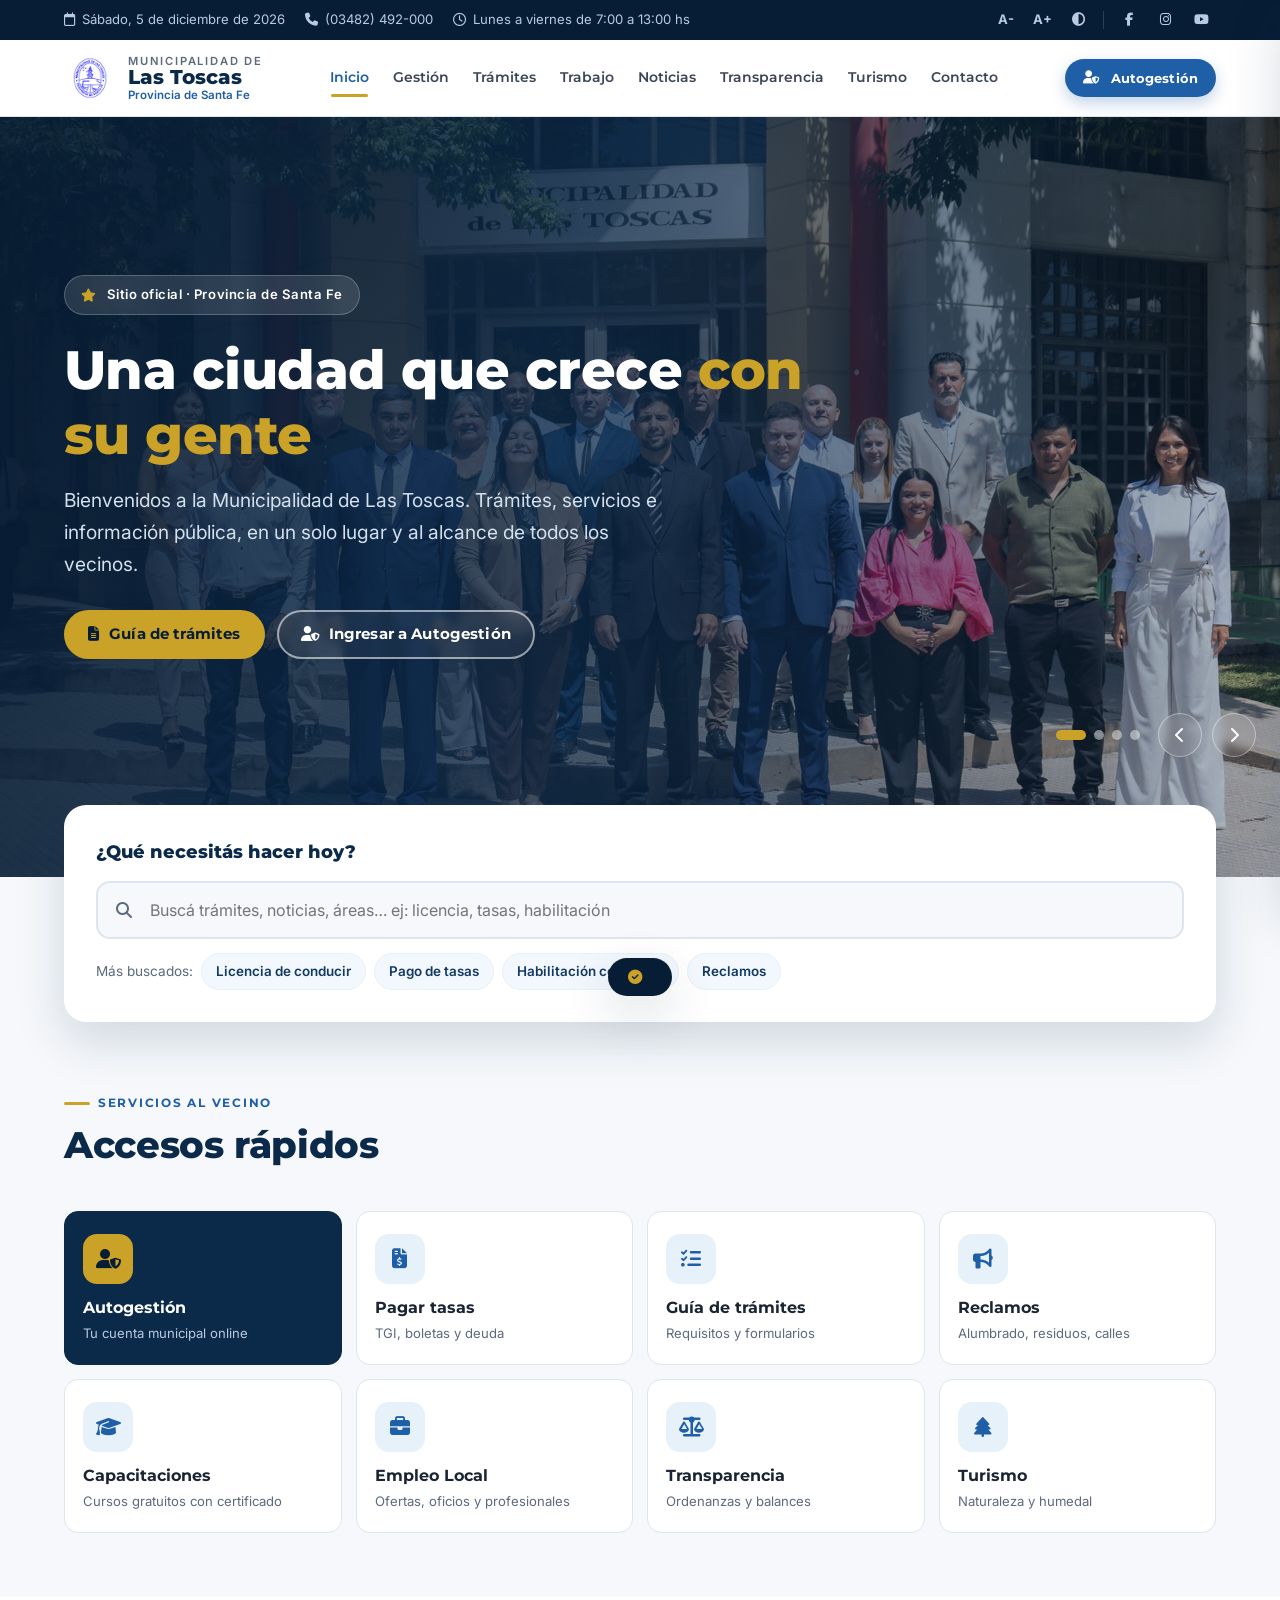
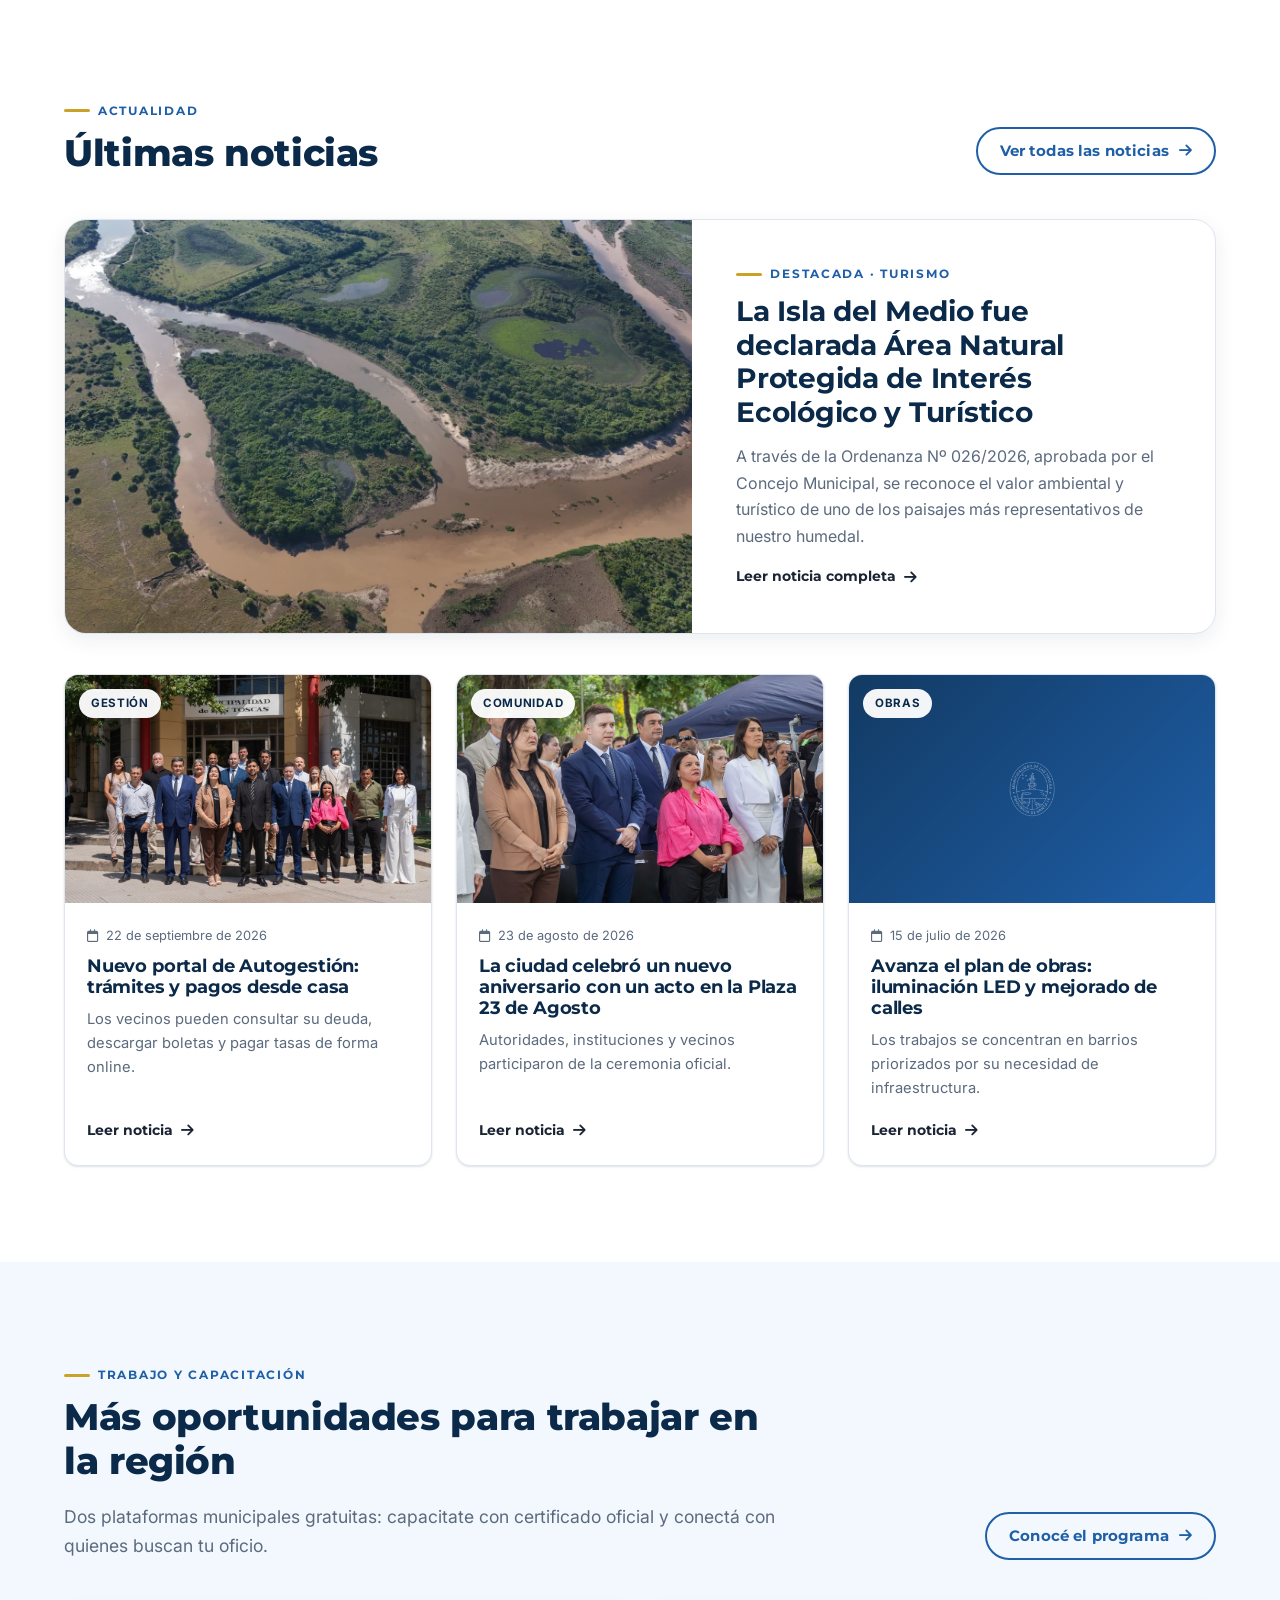
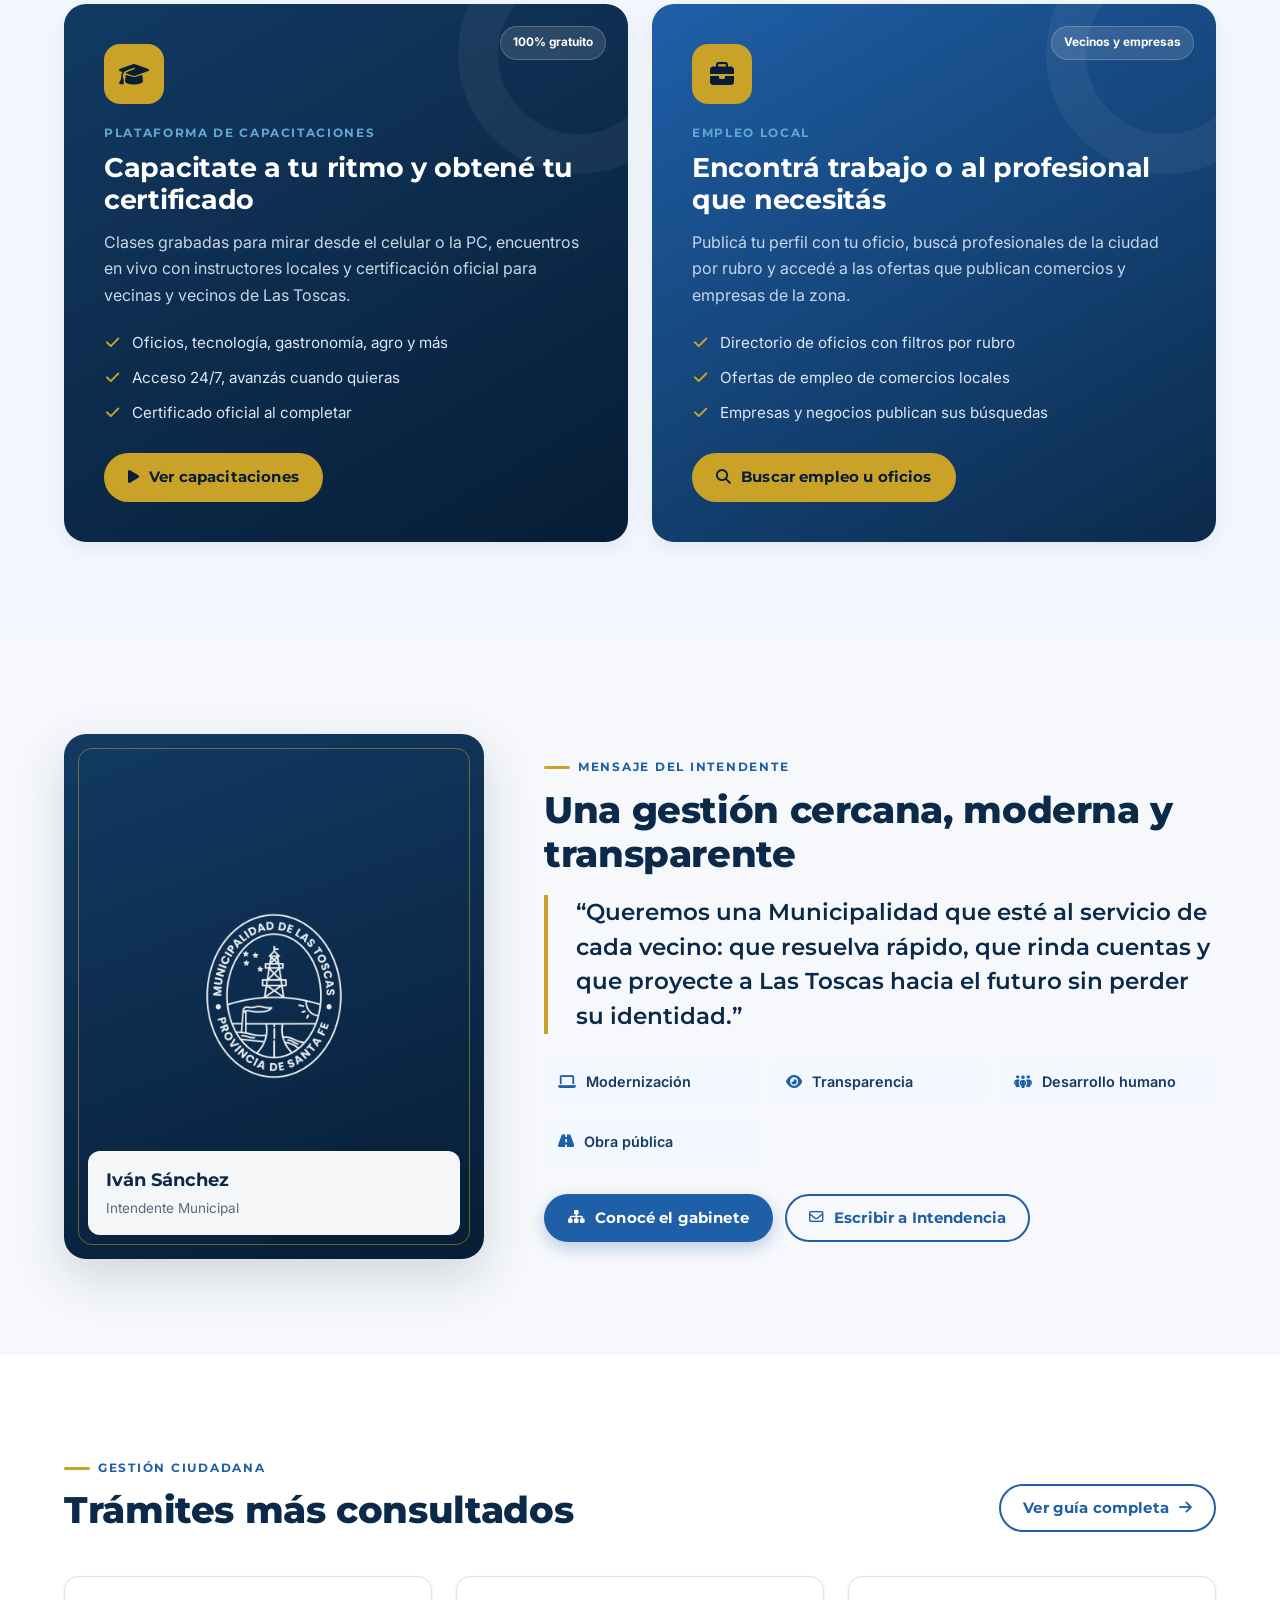
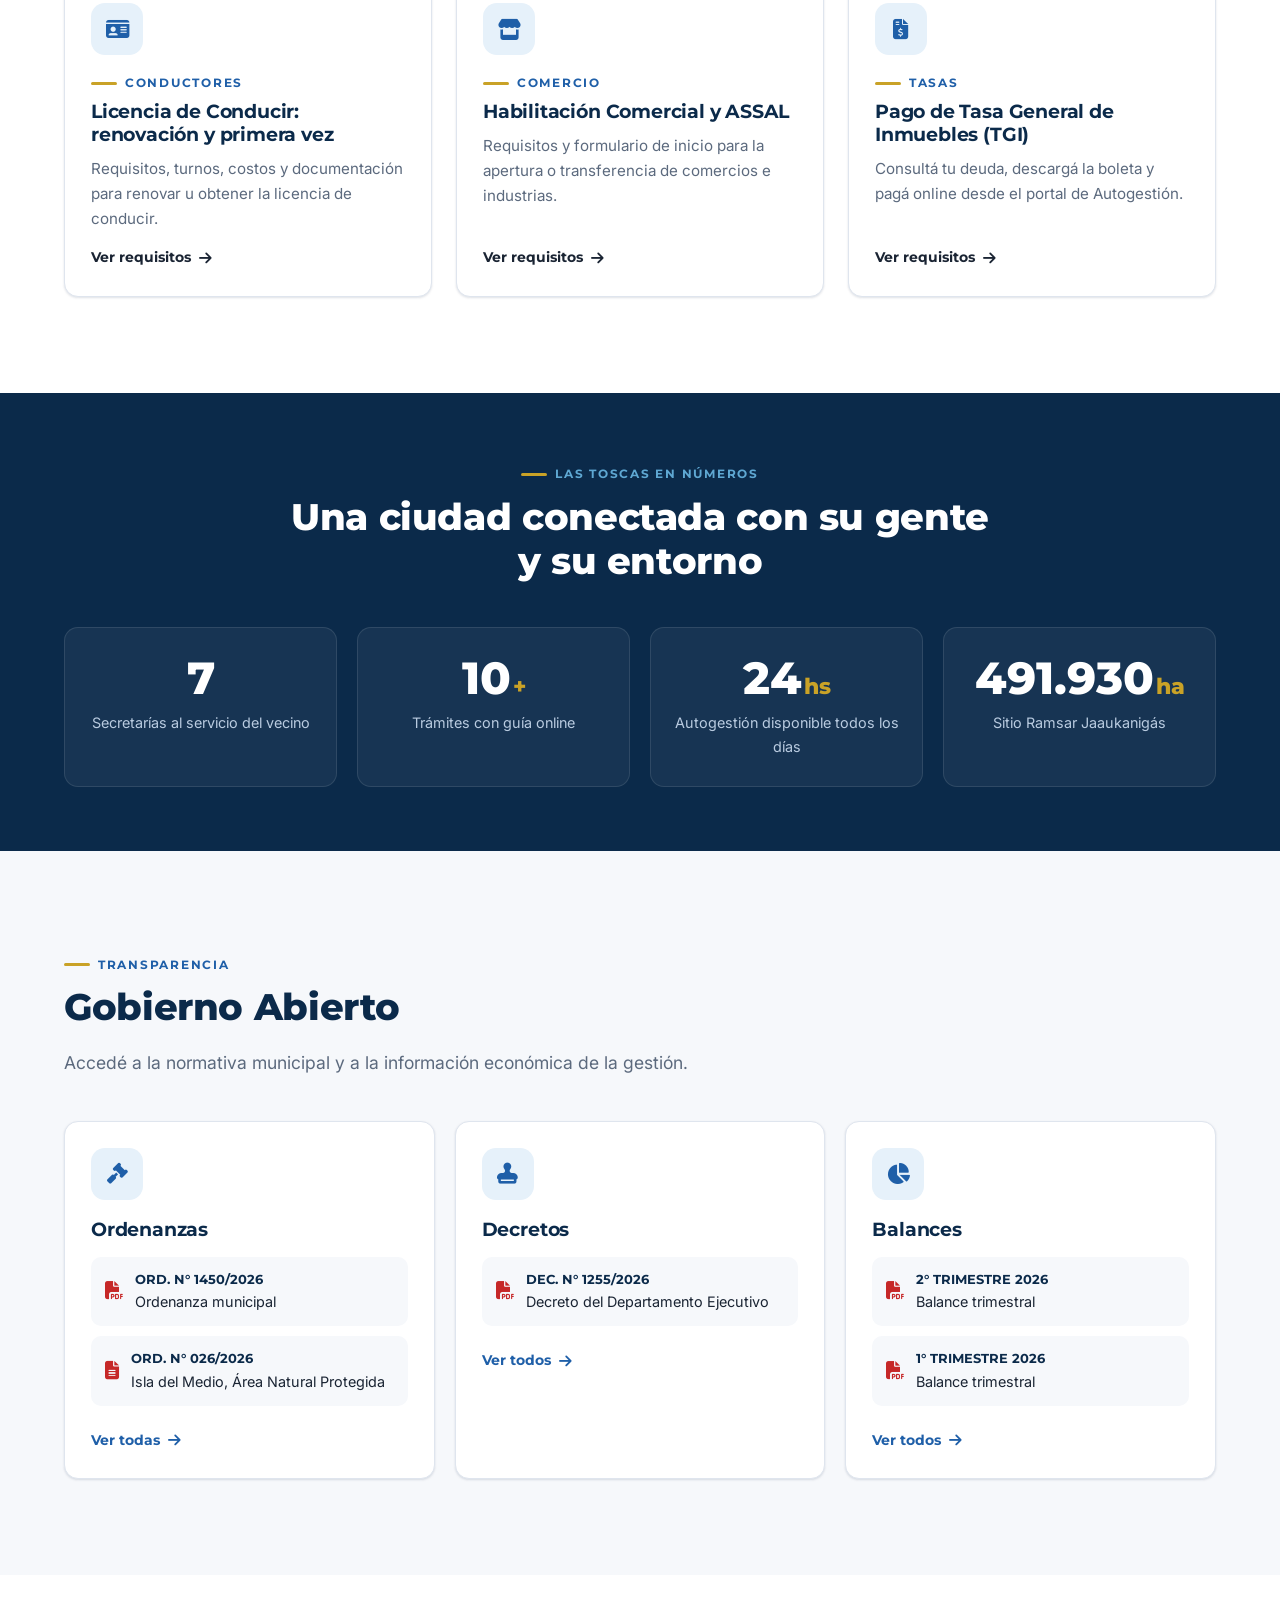
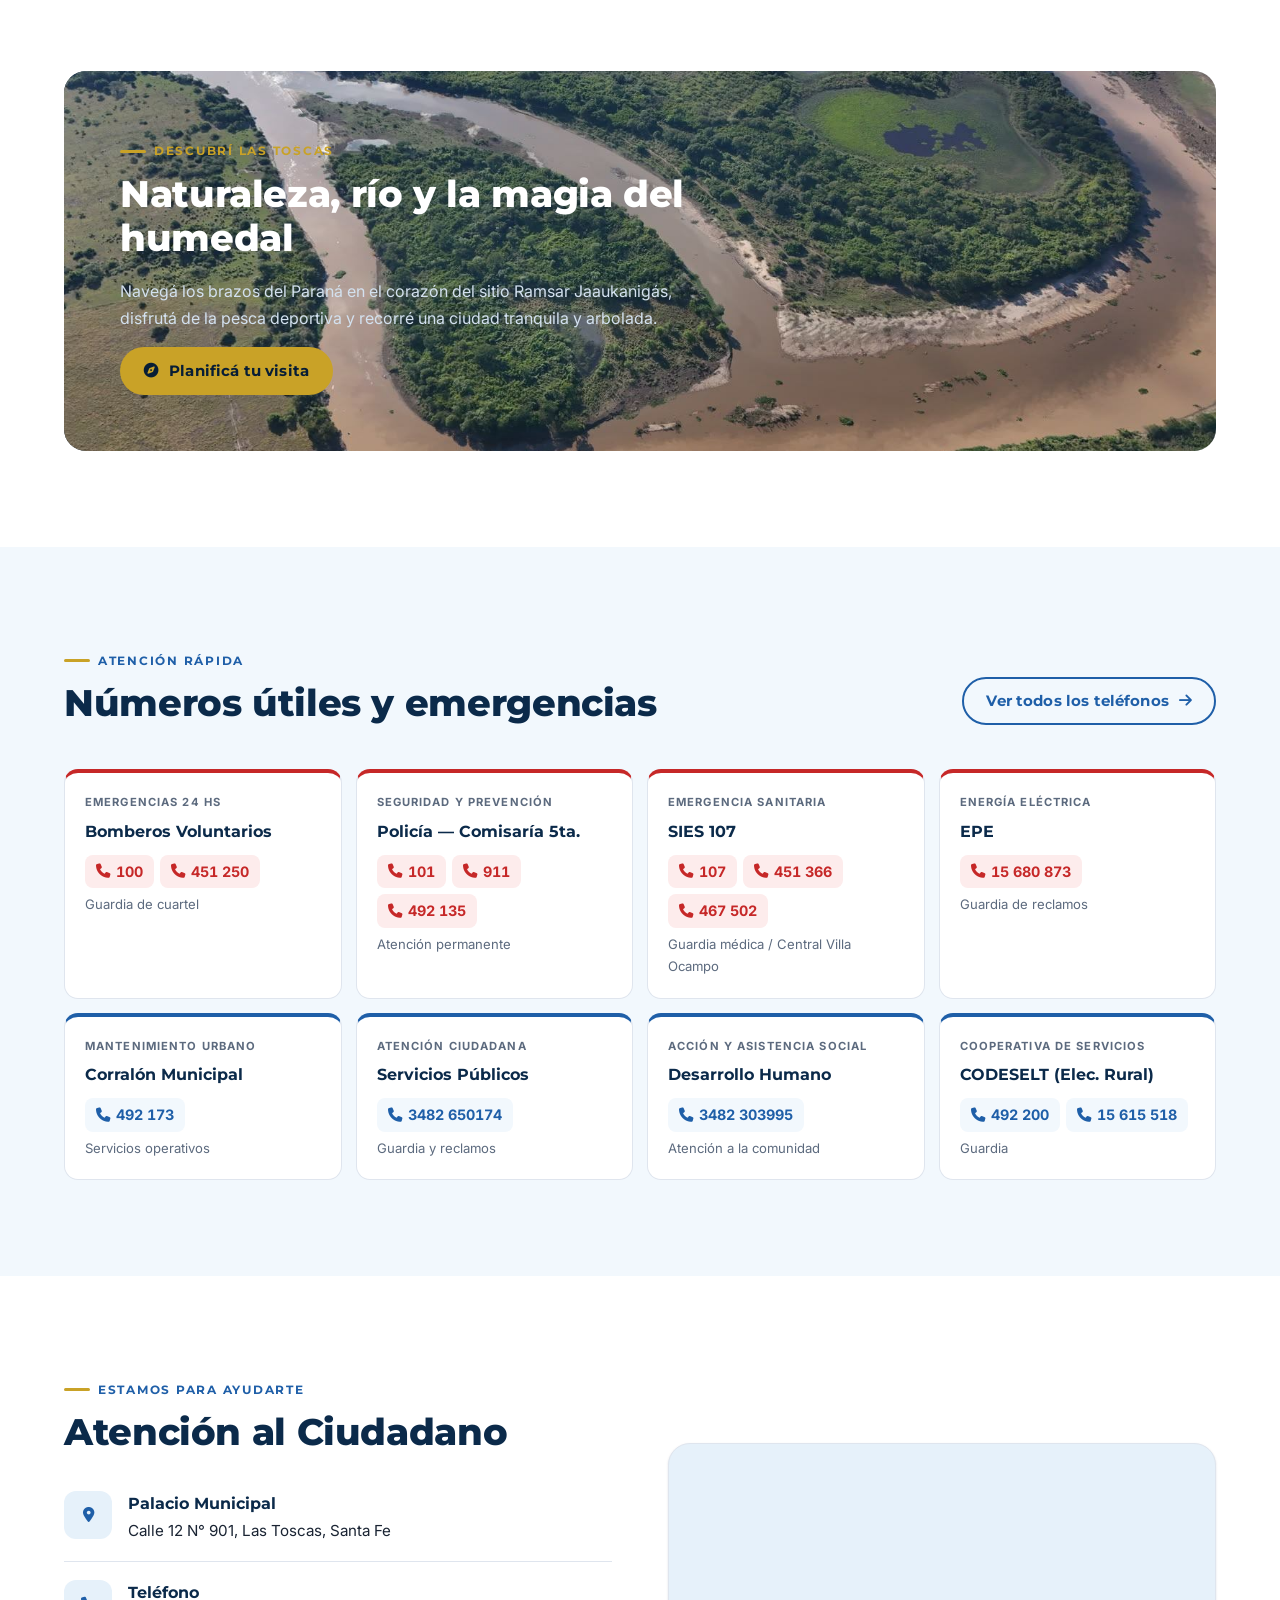
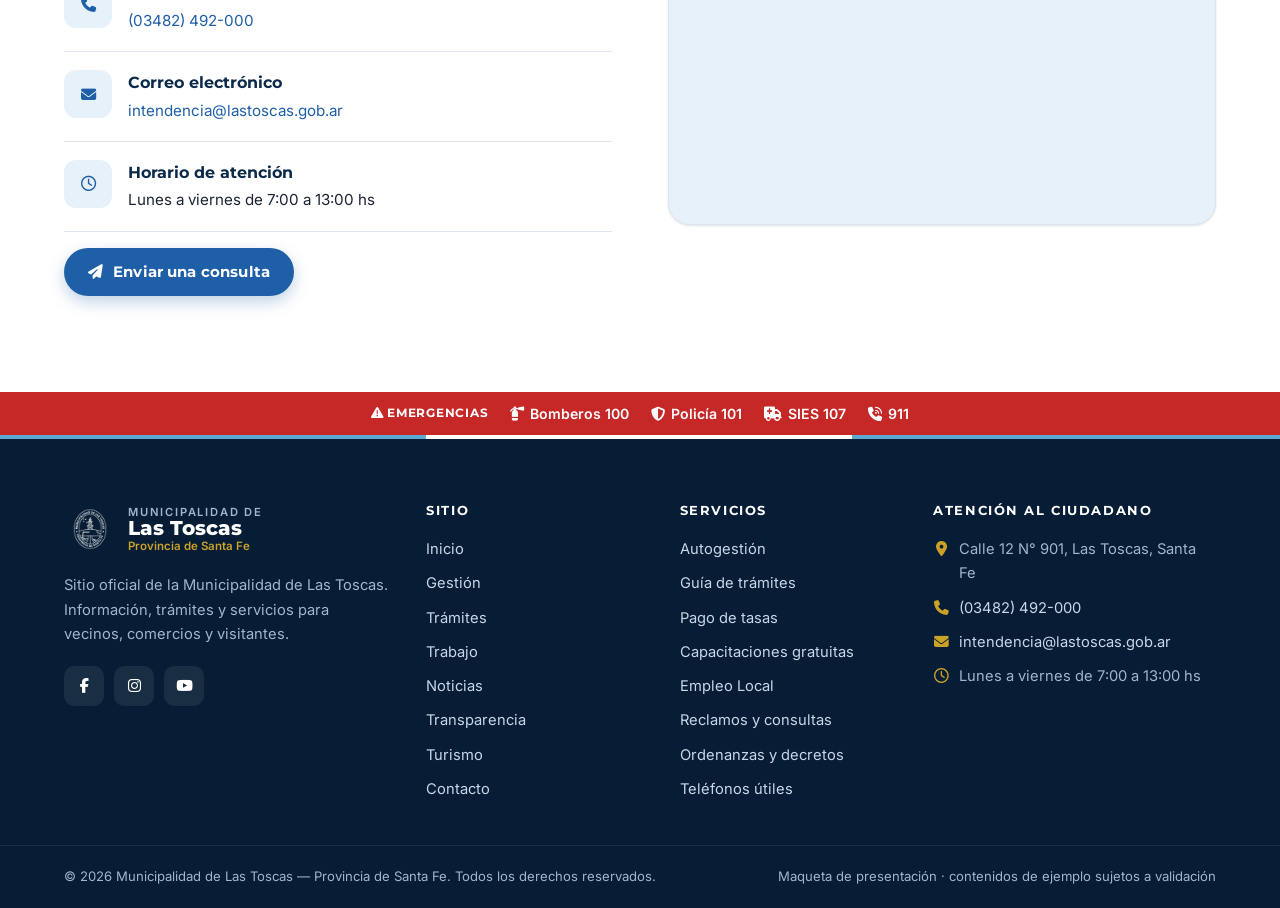
==== commit 147f35ad: "Integrar plataformas de Capacitaciones y Empleo Local Nueva página trabajo.html, sección en la porta" ====
--- a/index.html
+++ b/index.html
@@ -91,6 +91,14 @@
             <span class="quick__icon"><i class="fa-solid fa-bullhorn"></i></span>
             <span class="quick__title">Reclamos</span><span class="quick__desc">Alumbrado, residuos, calles</span>
           </a>
+          <a class="quick reveal" href="https://grossomaximiliano.github.io/MUNI_CURSOS/" target="_blank" rel="noopener">
+            <span class="quick__icon"><i class="fa-solid fa-graduation-cap"></i></span>
+            <span class="quick__title">Capacitaciones</span><span class="quick__desc">Cursos gratuitos con certificado</span>
+          </a>
+          <a class="quick reveal" href="https://grossomaximiliano.github.io/MUNI_EMPLE/" target="_blank" rel="noopener">
+            <span class="quick__icon"><i class="fa-solid fa-briefcase"></i></span>
+            <span class="quick__title">Empleo Local</span><span class="quick__desc">Ofertas, oficios y profesionales</span>
+          </a>
           <a class="quick reveal" href="transparencia.html">
             <span class="quick__icon"><i class="fa-solid fa-scale-balanced"></i></span>
             <span class="quick__title">Transparencia</span><span class="quick__desc">Ordenanzas y balances</span>
@@ -123,6 +131,52 @@
           </div>
         </a>
         <div class="grid grid--3 mt-4" data-news="3" data-news-skip="1"></div>
+      </div>
+    </section>
+
+    <!-- TRABAJO Y CAPACITACIÓN -->
+    <section class="section section--tint" aria-labelledby="t-trabajo">
+      <div class="container">
+        <div class="section-head section-head--row">
+          <div style="max-width:720px">
+            <span class="eyebrow">Trabajo y capacitación</span>
+            <h2 id="t-trabajo">Más oportunidades para trabajar en la región</h2>
+            <p class="lead mb-0">Dos plataformas municipales gratuitas: capacitate con certificado oficial y conectá con quienes buscan tu oficio.</p>
+          </div>
+          <a class="btn btn--outline" href="trabajo.html">Conocé el programa <i class="fa-solid fa-arrow-right"></i></a>
+        </div>
+        <div class="platforms">
+          <article class="platform reveal">
+            <span class="platform__badge">100% gratuito</span>
+            <span class="platform__icon"><i class="fa-solid fa-graduation-cap"></i></span>
+            <span class="platform__tag">Plataforma de Capacitaciones</span>
+            <h3>Capacitate a tu ritmo y obtené tu certificado</h3>
+            <p>Clases grabadas para mirar desde el celular o la PC, encuentros en vivo con instructores locales y certificación oficial para vecinas y vecinos de Las Toscas.</p>
+            <ul class="platform__list">
+              <li><i class="fa-solid fa-check"></i>Oficios, tecnología, gastronomía, agro y más</li>
+              <li><i class="fa-solid fa-check"></i>Acceso 24/7, avanzás cuando quieras</li>
+              <li><i class="fa-solid fa-check"></i>Certificado oficial al completar</li>
+            </ul>
+            <div class="platform__actions">
+              <a class="btn btn--gold" href="https://grossomaximiliano.github.io/MUNI_CURSOS/" target="_blank" rel="noopener"><i class="fa-solid fa-play"></i>Ver capacitaciones</a>
+            </div>
+          </article>
+          <article class="platform platform--empleo reveal">
+            <span class="platform__badge">Vecinos y empresas</span>
+            <span class="platform__icon"><i class="fa-solid fa-briefcase"></i></span>
+            <span class="platform__tag">Empleo Local</span>
+            <h3>Encontrá trabajo o al profesional que necesitás</h3>
+            <p>Publicá tu perfil con tu oficio, buscá profesionales de la ciudad por rubro y accedé a las ofertas que publican comercios y empresas de la zona.</p>
+            <ul class="platform__list">
+              <li><i class="fa-solid fa-check"></i>Directorio de oficios con filtros por rubro</li>
+              <li><i class="fa-solid fa-check"></i>Ofertas de empleo de comercios locales</li>
+              <li><i class="fa-solid fa-check"></i>Empresas y negocios publican sus búsquedas</li>
+            </ul>
+            <div class="platform__actions">
+              <a class="btn btn--gold" href="https://grossomaximiliano.github.io/MUNI_EMPLE/" target="_blank" rel="noopener"><i class="fa-solid fa-magnifying-glass"></i>Buscar empleo u oficios</a>
+            </div>
+          </article>
+        </div>
       </div>
     </section>
 
--- a/assets/css/styles.css
+++ b/assets/css/styles.css
@@ -157,7 +157,7 @@
 .nav { display: none; }
 .nav__list { list-style: none; display: flex; align-items: center; gap: 2px; }
 .nav__link {
-  position: relative; display: block; padding: 10px 12px; border-radius: 8px;
+  position: relative; display: block; padding: 10px 11px; border-radius: 8px;
   font-family: var(--font-head); font-size: .88rem; font-weight: 600; color: var(--ink-700);
 }
 .nav__link:hover { color: var(--blue-600); background: var(--sky-50); }
@@ -169,7 +169,8 @@
   display: inline-grid; place-items: center; width: 46px; height: 46px; border-radius: 12px;
   border: 1px solid var(--line); background: var(--surface); color: var(--navy-800); font-size: 1.15rem;
 }
-@media (min-width: 1100px) {
+.brand { flex: none; }
+@media (min-width: 1200px) {
   .nav { display: block; }
   .header__cta { display: inline-flex; }
   .nav-toggle { display: none; }
@@ -246,7 +247,7 @@
 /* ---------- 6. Accesos rápidos ---------- */
 .quick-grid { display: grid; grid-template-columns: repeat(2, 1fr); gap: 14px; }
 @media (min-width: 700px) { .quick-grid { grid-template-columns: repeat(3, 1fr); } }
-@media (min-width: 1100px) { .quick-grid { grid-template-columns: repeat(6, 1fr); } }
+@media (min-width: 1100px) { .quick-grid { grid-template-columns: repeat(4, 1fr); } }
 .quick {
   display: flex; flex-direction: column; align-items: flex-start; gap: 14px; padding: 22px 18px; border-radius: var(--radius);
   background: var(--surface); border: 1px solid var(--line); color: var(--ink-900); transition: transform .25s var(--ease), box-shadow .25s, border-color .25s;
@@ -358,6 +359,41 @@
 .banner__body { position: relative; padding: clamp(24px, 5vw, 56px); max-width: 680px; }
 .banner__body h2 { color: #fff; }
 .banner__body p { color: #d3e1ef; }
+
+/* Plataformas de trabajo y capacitación */
+.platforms { display: grid; gap: 24px; }
+@media (min-width: 900px) { .platforms { grid-template-columns: 1fr 1fr; } }
+.platform {
+  position: relative; overflow: hidden; display: flex; flex-direction: column;
+  padding: clamp(26px, 4vw, 40px); border-radius: var(--radius-lg); color: #dce7f3;
+  background: linear-gradient(150deg, var(--navy-700) 0%, var(--navy-900) 100%);
+  box-shadow: var(--shadow); transition: transform .3s var(--ease), box-shadow .3s;
+}
+.platform:hover { transform: translateY(-4px); box-shadow: var(--shadow-lg); }
+.platform--empleo { background: linear-gradient(150deg, var(--blue-600) 0%, var(--navy-800) 100%); }
+.platform::after { content: ""; position: absolute; right: -70px; top: -70px; width: 240px; height: 240px; border-radius: 50%; border: 40px solid rgba(255, 255, 255, .05); pointer-events: none; }
+.platform__icon { display: grid; place-items: center; width: 60px; height: 60px; border-radius: 16px; background: var(--gold-500); color: var(--navy-900); font-size: 1.5rem; margin-bottom: 20px; }
+.platform__tag { font-family: var(--font-head); font-size: .74rem; font-weight: 700; letter-spacing: .14em; text-transform: uppercase; color: var(--sky-400); margin-bottom: 8px; }
+.platform h3 { color: #fff; font-size: clamp(1.35rem, 2.4vw, 1.7rem); margin-bottom: 12px; }
+.platform p { color: #c7d7e8; }
+.platform__list { list-style: none; display: grid; gap: 10px; margin: 6px 0 28px; }
+.platform__list li { display: flex; gap: 12px; align-items: flex-start; font-size: .95rem; }
+.platform__list i { color: var(--gold-500); margin-top: 5px; width: 16px; text-align: center; }
+.platform__actions { margin-top: auto; display: flex; flex-wrap: wrap; gap: 10px; }
+.platform__badge { position: absolute; top: 22px; right: 22px; z-index: 1; padding: 6px 12px; border-radius: 999px; background: rgba(255, 255, 255, .12); border: 1px solid rgba(255, 255, 255, .2); color: #fff; font-size: .74rem; font-weight: 700; }
+
+.steps { display: grid; gap: 18px; counter-reset: step; }
+@media (min-width: 700px) { .steps { grid-template-columns: repeat(2, 1fr); } }
+@media (min-width: 1100px) { .steps { grid-template-columns: repeat(4, 1fr); } }
+.step { position: relative; background: var(--surface); border: 1px solid var(--line); border-radius: var(--radius); padding: 26px 22px 22px; }
+.step::before {
+  counter-increment: step; content: counter(step);
+  display: grid; place-items: center; width: 40px; height: 40px; border-radius: 50%; margin-bottom: 16px;
+  background: var(--navy-800); color: #fff; font-family: var(--font-head); font-weight: 800;
+}
+.step i { position: absolute; top: 26px; right: 22px; font-size: 1.4rem; color: var(--sky-400); }
+.step h3 { font-size: 1.05rem; }
+.step p { font-size: .92rem; color: var(--ink-500); margin: 0; }
 
 /* ---------- 8. Encabezado de páginas internas ---------- */
 .page-hero { position: relative; color: #fff; background: var(--navy-800); overflow: hidden; }
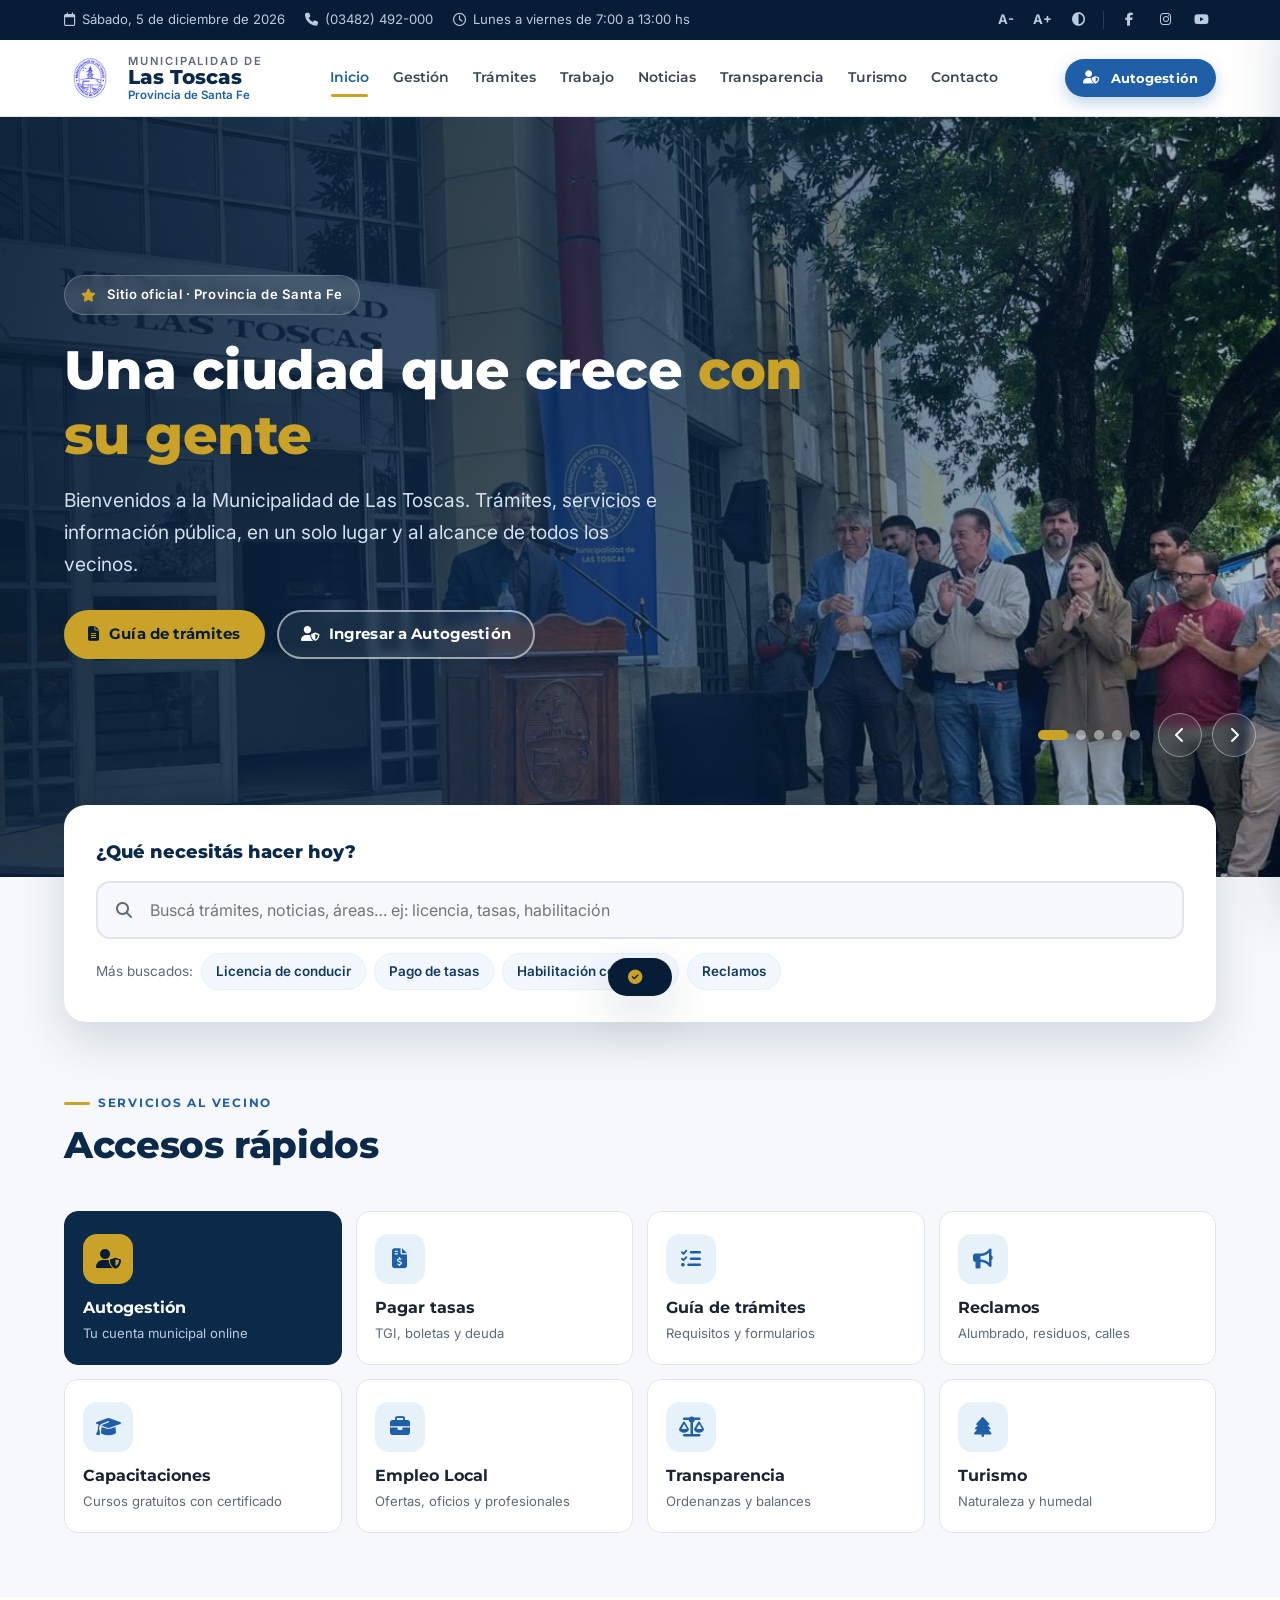
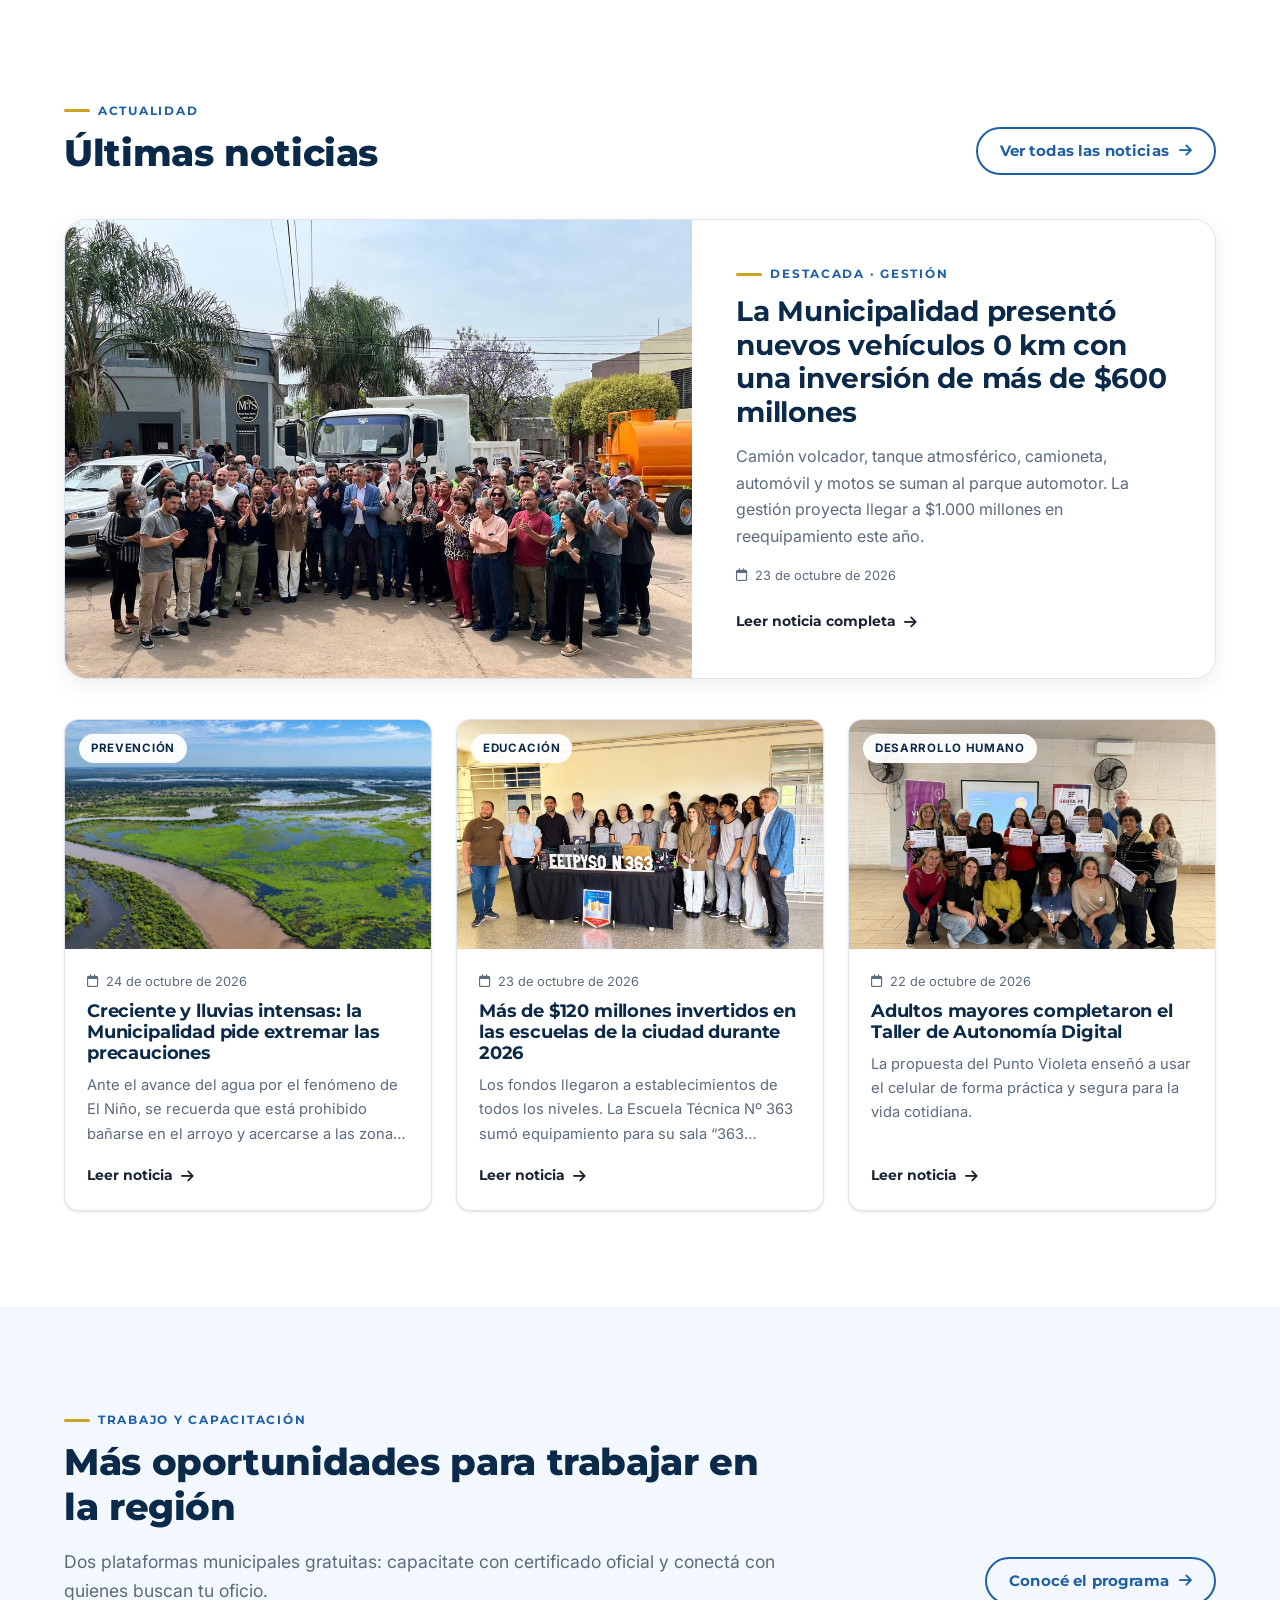
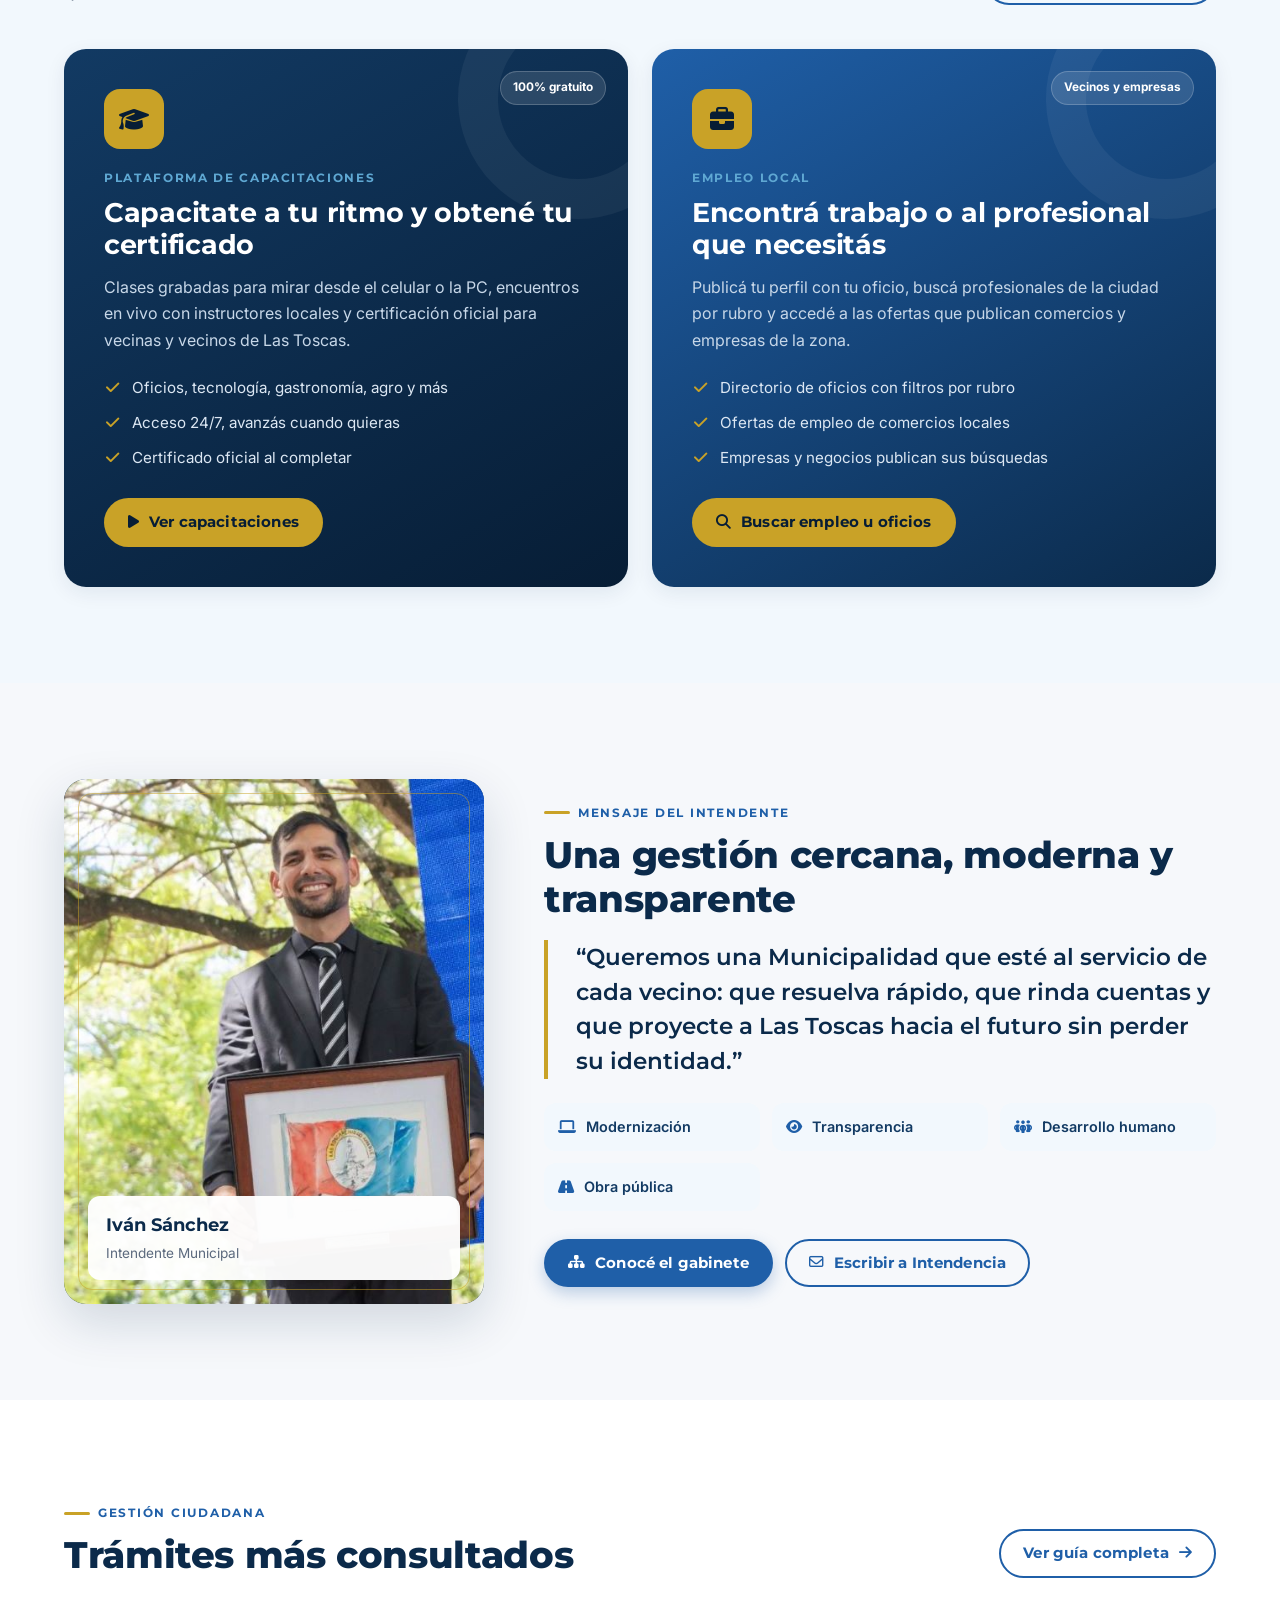
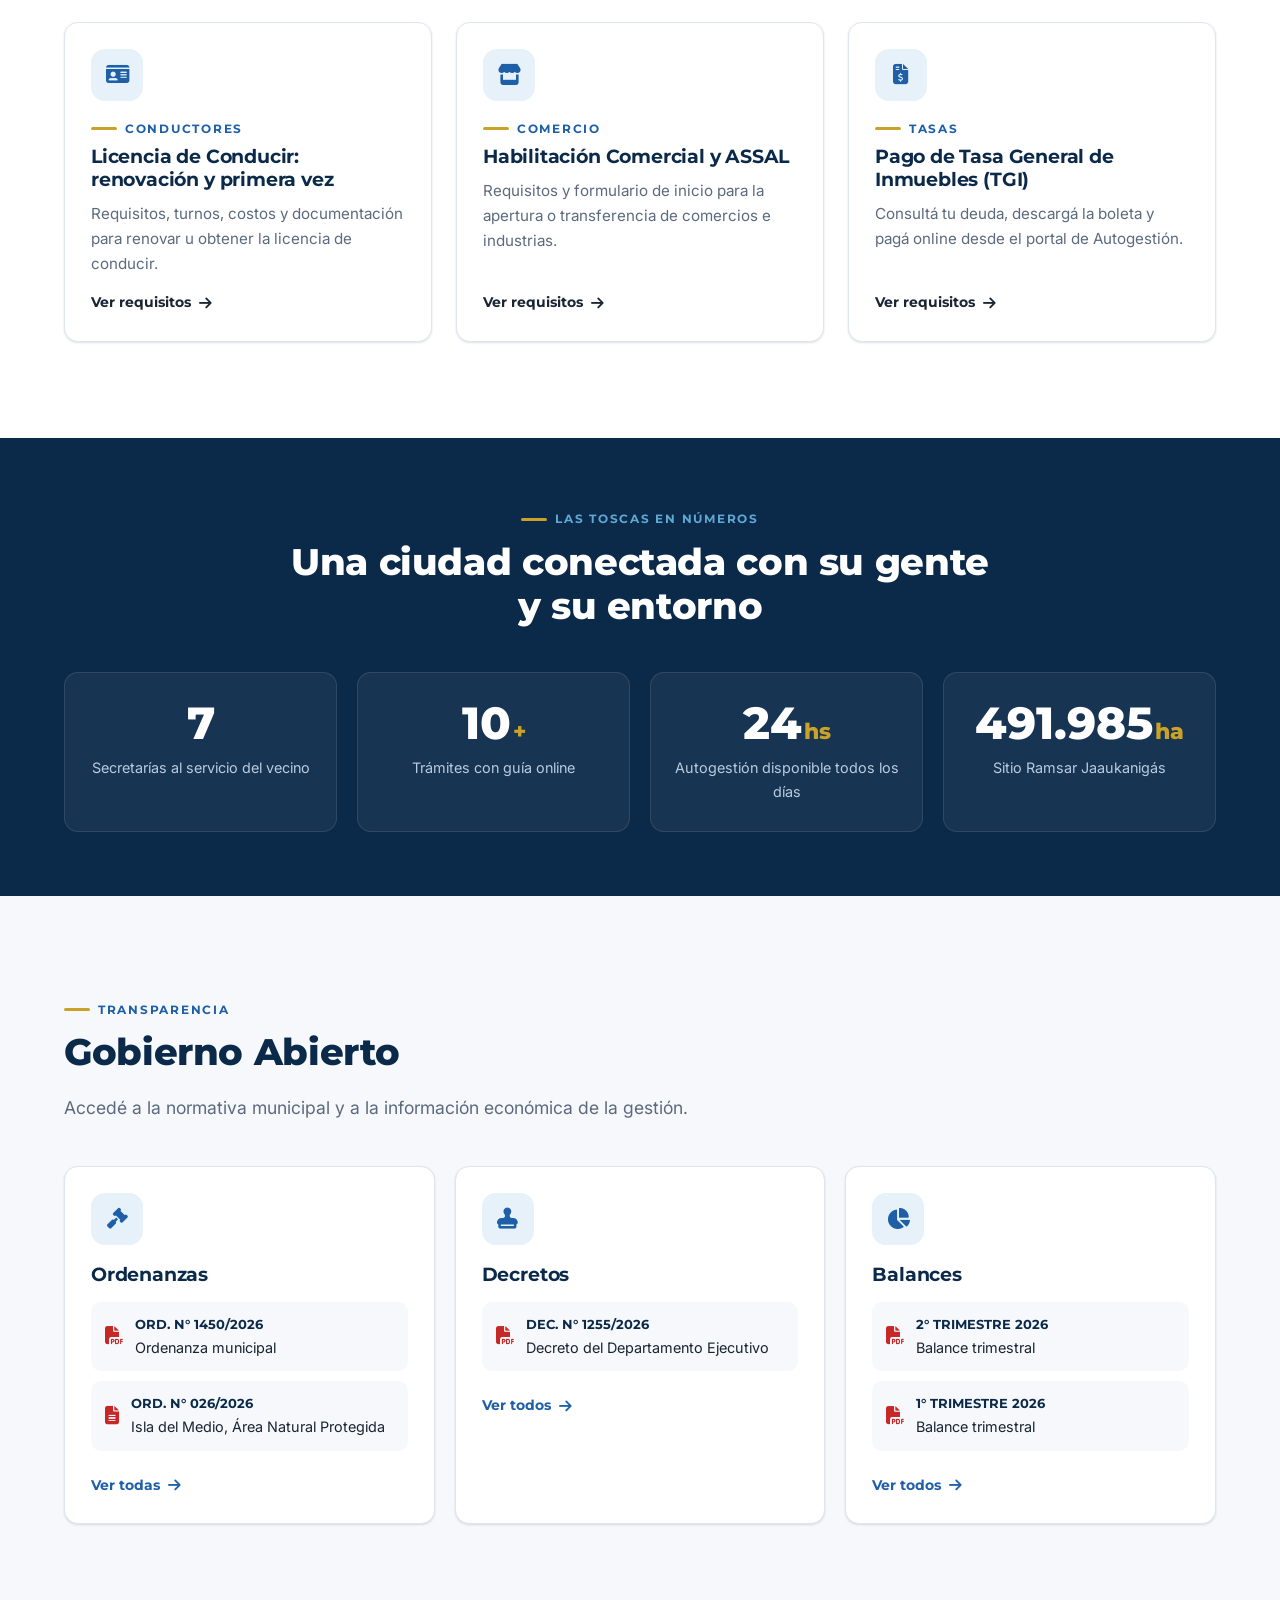
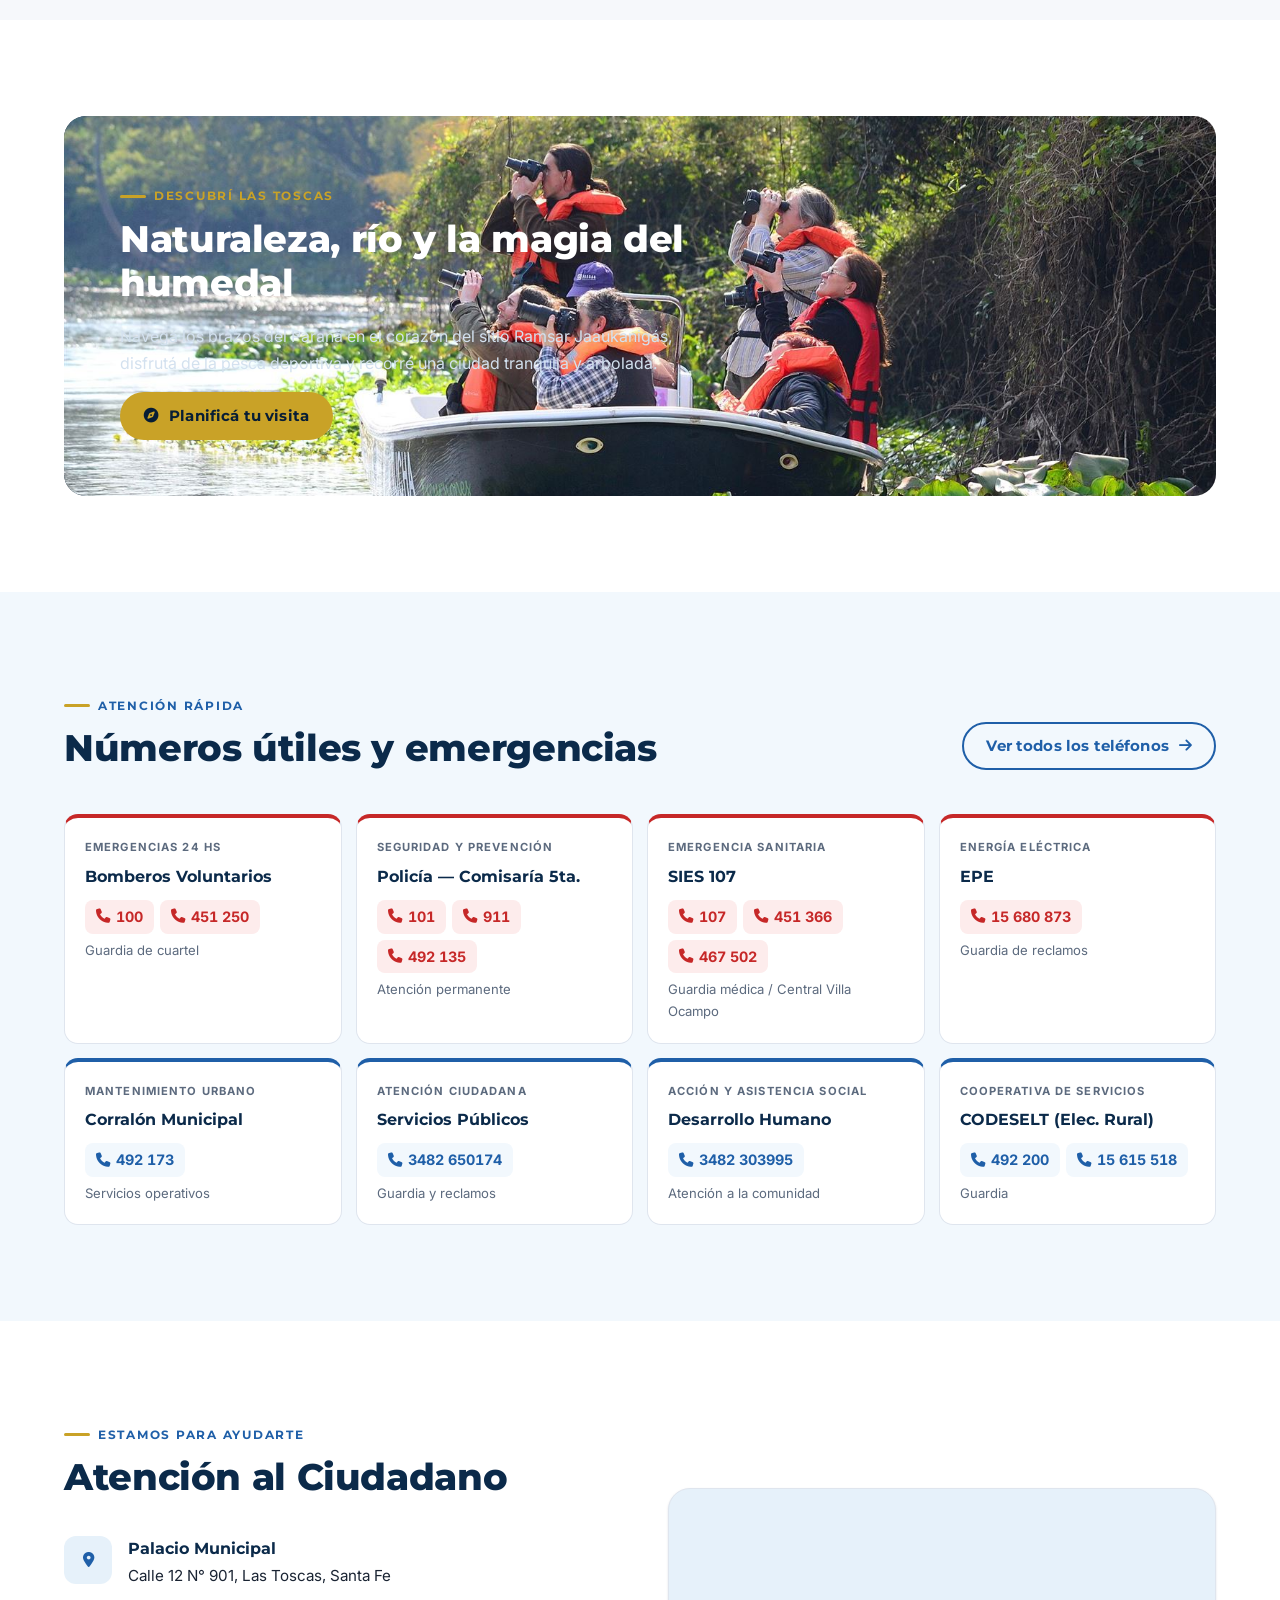
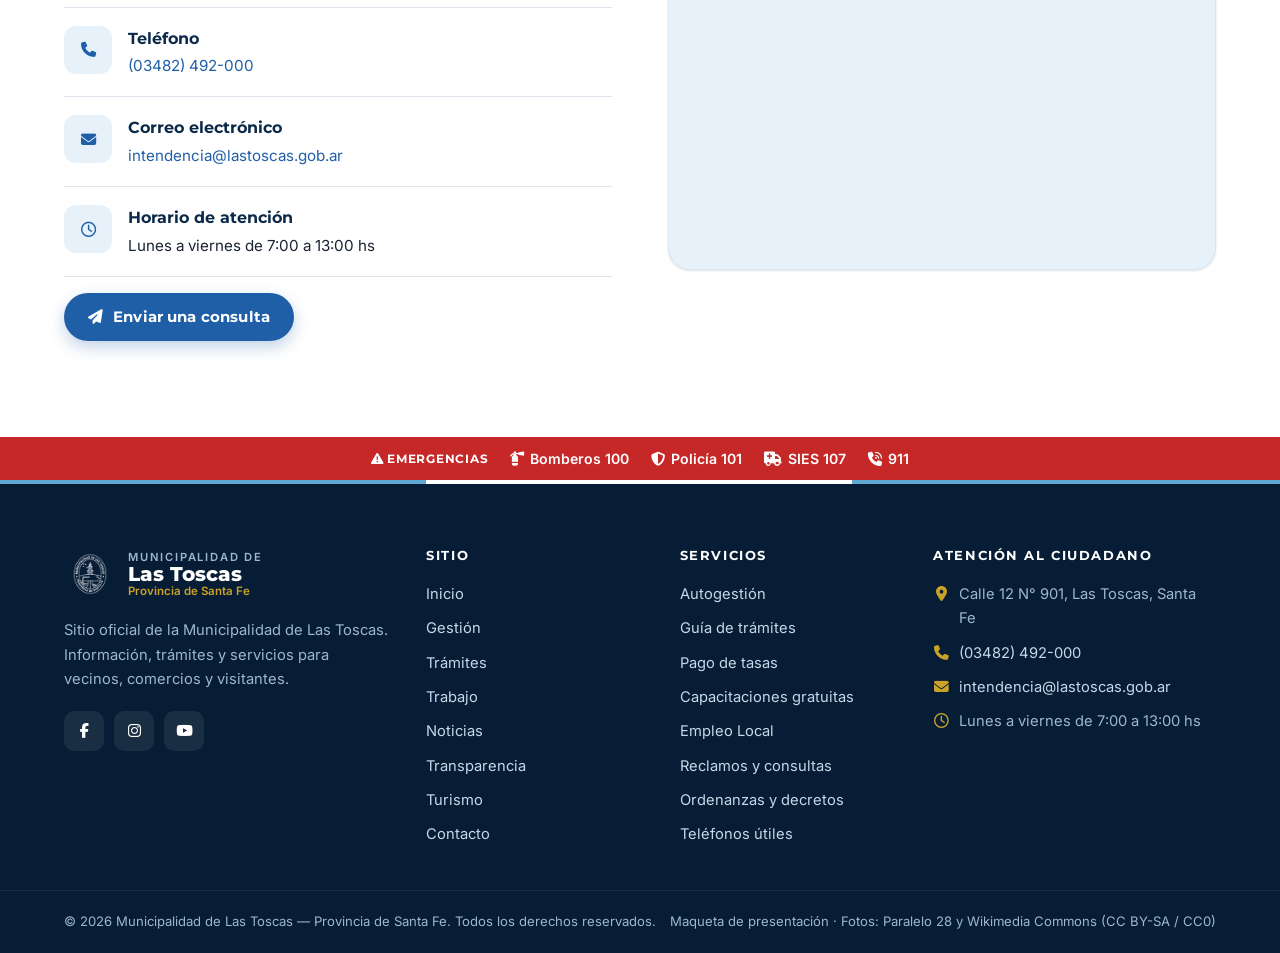
==== commit 64d164ca: "Renovar imágenes y noticias con contenido real de Las Toscas Fotos de la gestión de Iván Sánchez (Pa" ====
--- a/index.html
+++ b/index.html
@@ -9,7 +9,7 @@
   <meta property="og:type" content="website">
   <meta property="og:title" content="Municipalidad de Las Toscas">
   <meta property="og:description" content="Trámites, noticias, transparencia y servicios para vecinos de Las Toscas, Santa Fe.">
-  <meta property="og:image" content="assets/img/foto-2.jpg">
+  <meta property="og:image" content="assets/img/gestion-discurso.jpg">
   <link rel="icon" type="image/png" href="assets/img/escudo-256.png">
   <link rel="preconnect" href="https://fonts.googleapis.com">
   <link rel="preconnect" href="https://fonts.gstatic.com" crossorigin>
@@ -24,10 +24,11 @@
     <!-- HERO -->
     <section class="hero" aria-label="Presentación">
       <div class="hero__slides" aria-hidden="true">
-        <div class="hero__slide is-active"><img src="assets/img/foto-2.jpg" alt=""></div>
-        <div class="hero__slide"><img src="assets/img/isla-del-medio.jpg" alt=""></div>
-        <div class="hero__slide"><img src="assets/img/foto-1.jpg" alt=""></div>
-        <div class="hero__slide"><img src="assets/img/foto-3.jpg" alt=""></div>
+        <div class="hero__slide is-active"><img src="assets/img/gestion-discurso.jpg" alt=""></div>
+        <div class="hero__slide"><img src="assets/img/humedal-aereo.jpg" alt=""></div>
+        <div class="hero__slide"><img src="assets/img/nuevos-vehiculos.jpg" alt=""></div>
+        <div class="hero__slide"><img src="assets/img/asuncion-plaza.jpg" alt=""></div>
+        <div class="hero__slide"><img src="assets/img/jaaukanigas-ecoturismo.jpg" alt=""></div>
       </div>
       <div class="container hero__content">
         <span class="hero__badge"><i class="fa-solid fa-star"></i>Sitio oficial · Provincia de Santa Fe</span>
@@ -121,16 +122,8 @@
           </div>
           <a class="btn btn--outline" href="noticias.html">Ver todas las noticias <i class="fa-solid fa-arrow-right"></i></a>
         </div>
-        <a class="news-feature reveal" href="noticias.html?id=isla-del-medio-area-protegida">
-          <div class="news-feature__media"><img src="assets/img/isla-del-medio.jpg" alt="Vista aérea de la Isla del Medio y el río"></div>
-          <div class="news-feature__body">
-            <span class="eyebrow">Destacada · Turismo</span>
-            <h3>La Isla del Medio fue declarada Área Natural Protegida de Interés Ecológico y Turístico</h3>
-            <p class="muted">A través de la Ordenanza Nº 026/2026, aprobada por el Concejo Municipal, se reconoce el valor ambiental y turístico de uno de los paisajes más representativos de nuestro humedal.</p>
-            <span class="link-arrow">Leer noticia completa <i class="fa-solid fa-arrow-right"></i></span>
-          </div>
-        </a>
-        <div class="grid grid--3 mt-4" data-news="3" data-news-skip="1"></div>
+        <a class="news-feature reveal" href="noticias.html" data-news-feature></a>
+        <div class="grid grid--3 mt-4" data-news="3" data-news-skip-featured></div>
       </div>
     </section>
 
@@ -184,7 +177,7 @@
     <section class="section" aria-labelledby="t-intendente">
       <div class="container mayor">
         <div class="mayor__portrait reveal">
-          <img class="mayor__crest" src="assets/img/escudo.png" alt="">
+          <img class="mayor__photo" src="assets/img/intendente.jpg" alt="Iván Sánchez, Intendente de Las Toscas">
           <div class="mayor__plate"><strong>Iván Sánchez</strong><span>Intendente Municipal</span></div>
         </div>
         <div class="reveal">
@@ -278,7 +271,7 @@
     <section class="section section--white" aria-label="Turismo">
       <div class="container">
         <div class="banner reveal">
-          <img src="assets/img/isla-del-medio.jpg" alt="" loading="lazy">
+          <img src="assets/img/jaaukanigas-ecoturismo.jpg" alt="" loading="lazy">
           <div class="banner__body">
             <span class="eyebrow" style="color:var(--gold-500)">Descubrí Las Toscas</span>
             <h2>Naturaleza, río y la magia del humedal</h2>
--- a/assets/css/styles.css
+++ b/assets/css/styles.css
@@ -301,6 +301,7 @@
 @media (min-width: 900px) { .mayor { grid-template-columns: 420px 1fr; } }
 .mayor__portrait { position: relative; aspect-ratio: 4 / 5; border-radius: var(--radius-lg); overflow: hidden; background: linear-gradient(160deg, var(--navy-700), var(--navy-900)); box-shadow: var(--shadow-lg); display: grid; place-items: center; }
 .mayor__portrait img.mayor__crest { width: 52%; filter: brightness(0) invert(1); opacity: .9; }
+.mayor__portrait img.mayor__photo { position: absolute; inset: 0; width: 100%; height: 100%; object-fit: cover; object-position: center top; }
 .mayor__portrait::after { content: ""; position: absolute; inset: 14px; border: 1px solid rgba(201, 162, 39, .5); border-radius: calc(var(--radius-lg) - 8px); pointer-events: none; }
 .mayor__plate { position: absolute; left: 24px; right: 24px; bottom: 24px; padding: 14px 18px; border-radius: 12px; background: rgba(255, 255, 255, .96); }
 .mayor__plate strong { display: block; font-family: var(--font-head); color: var(--navy-800); font-size: 1.1rem; }
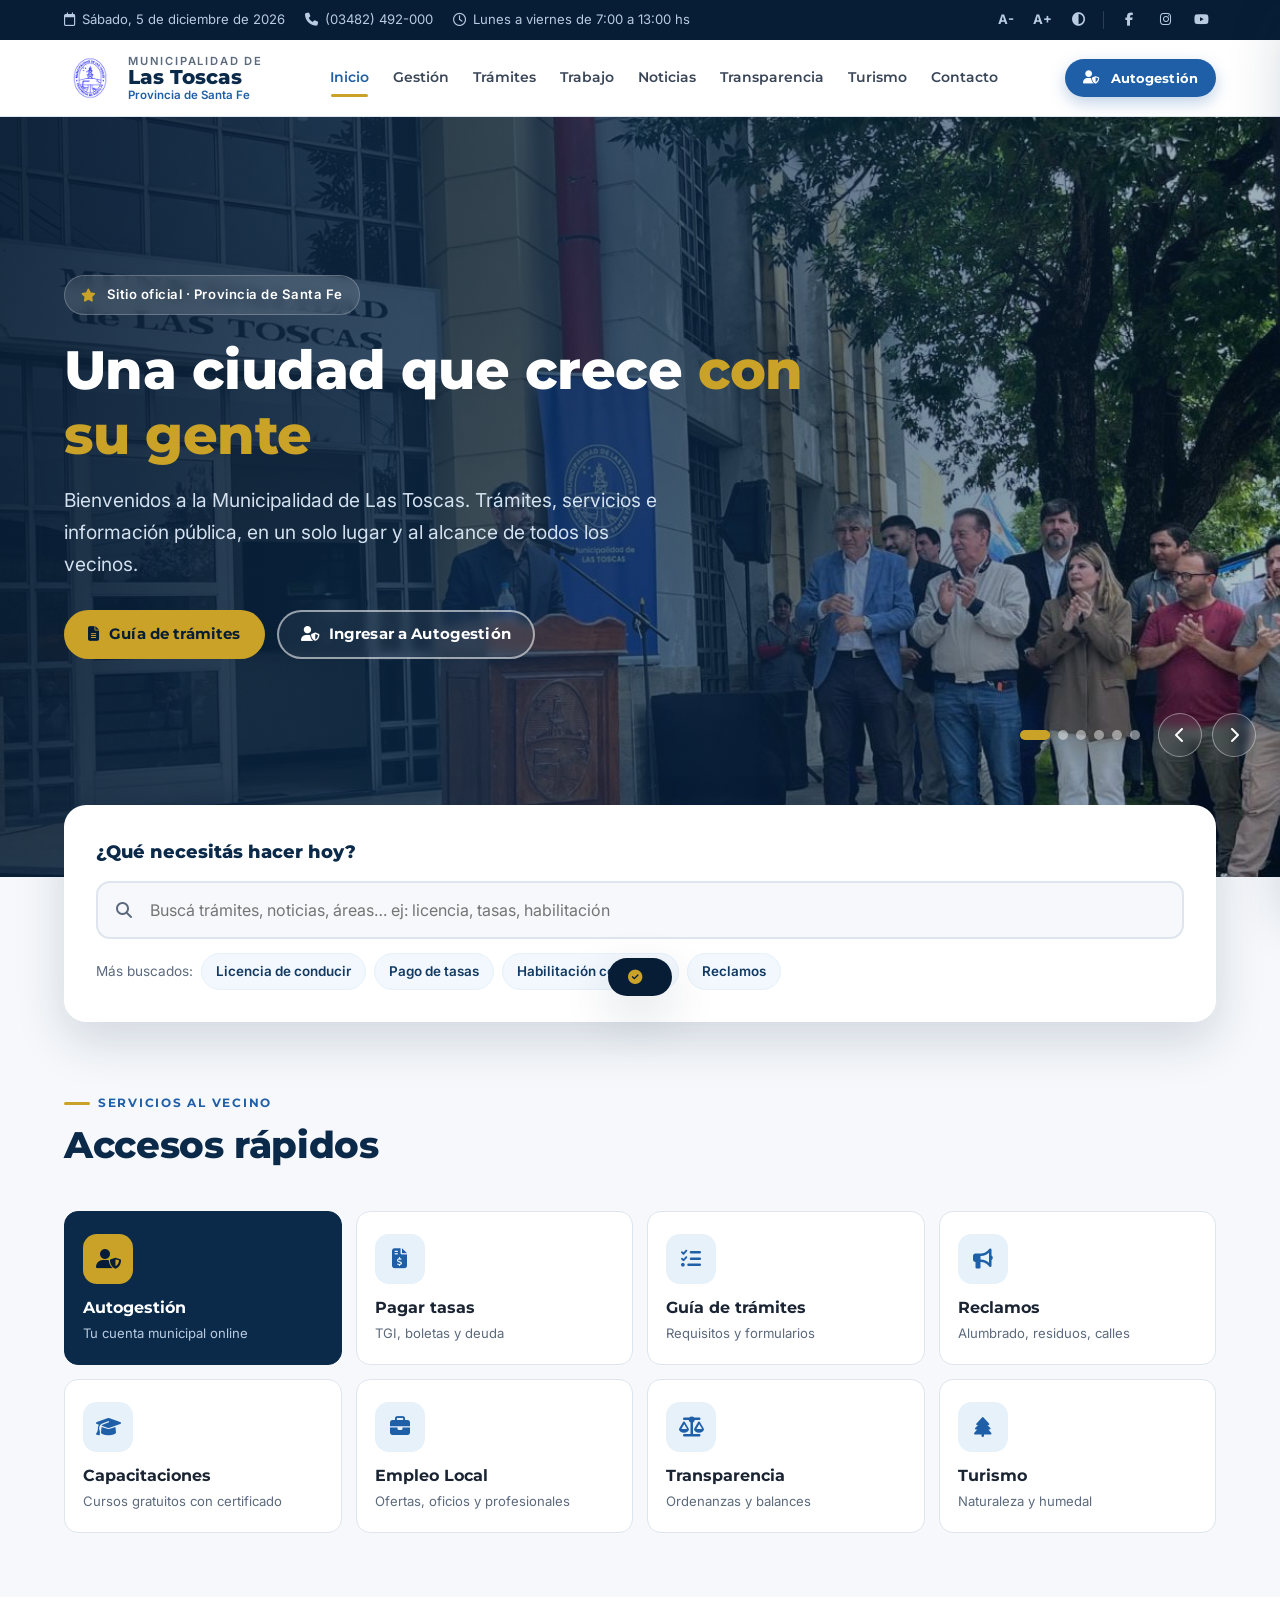
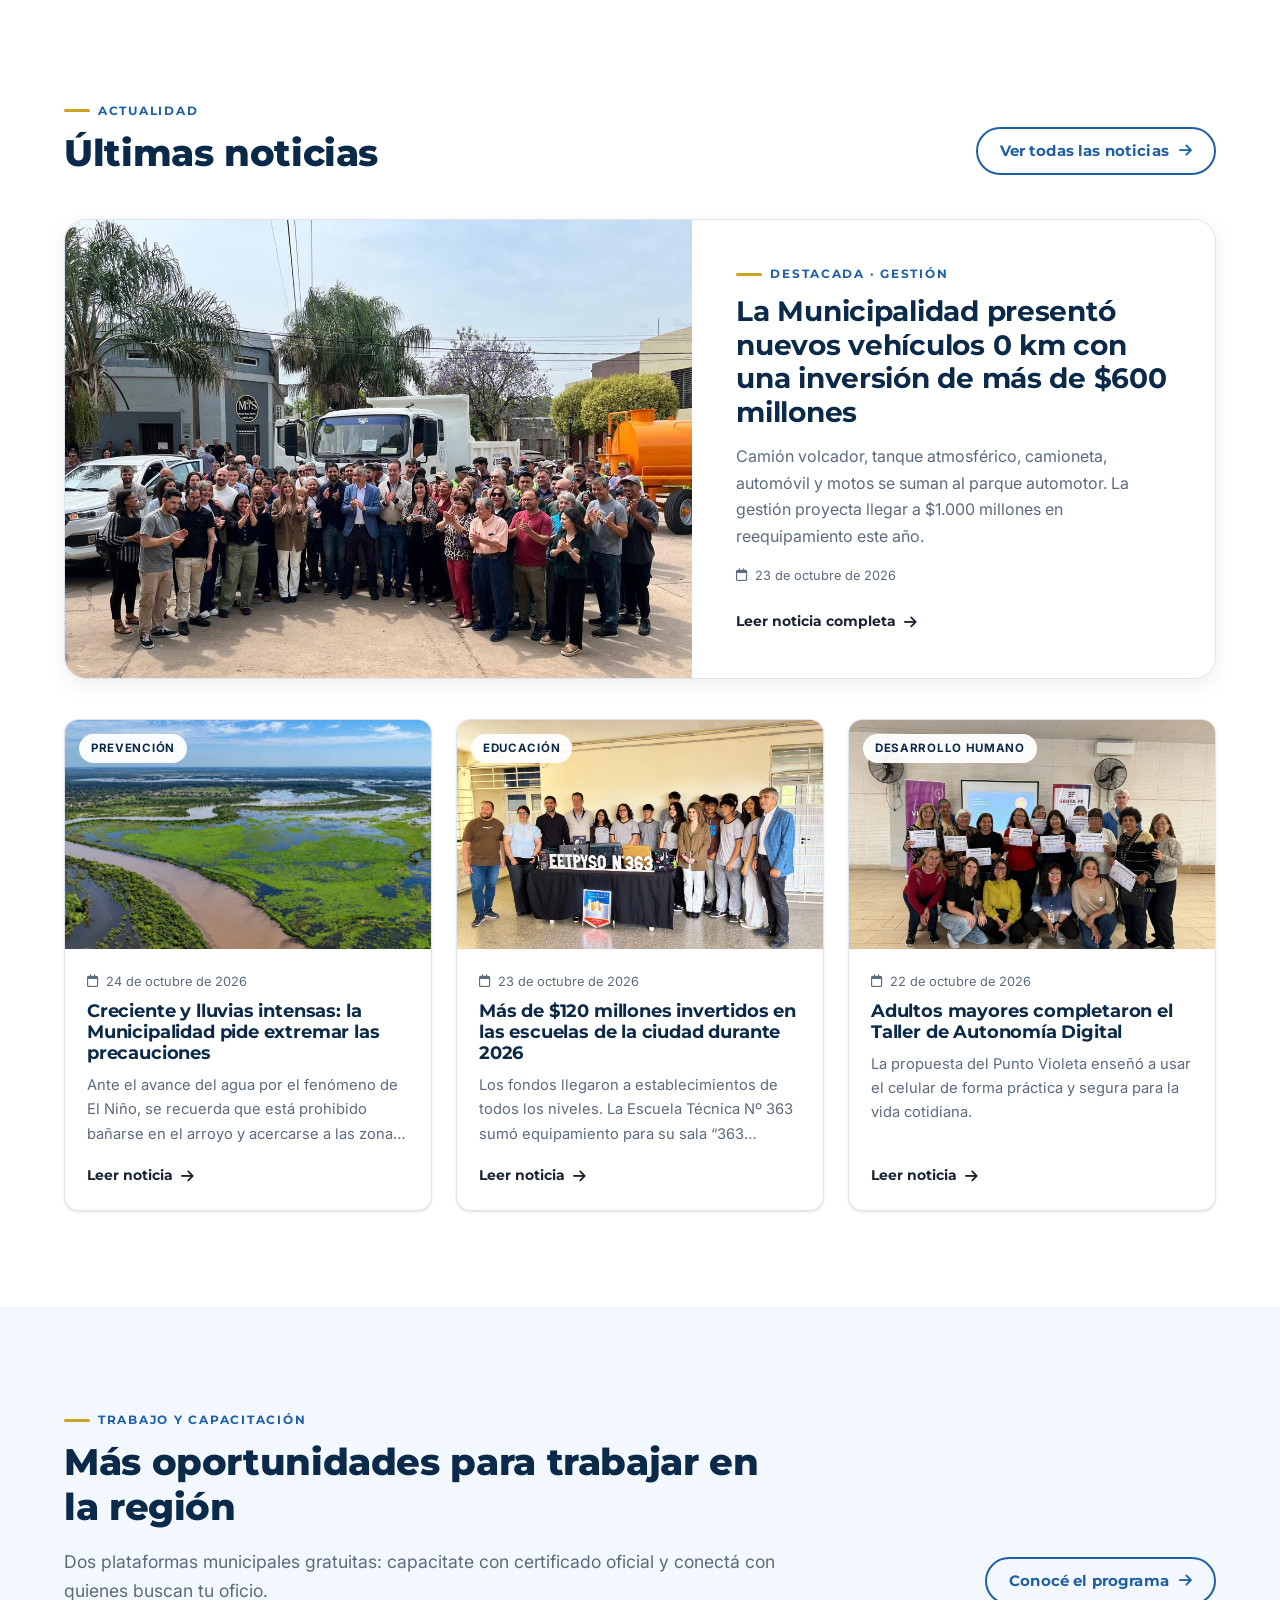
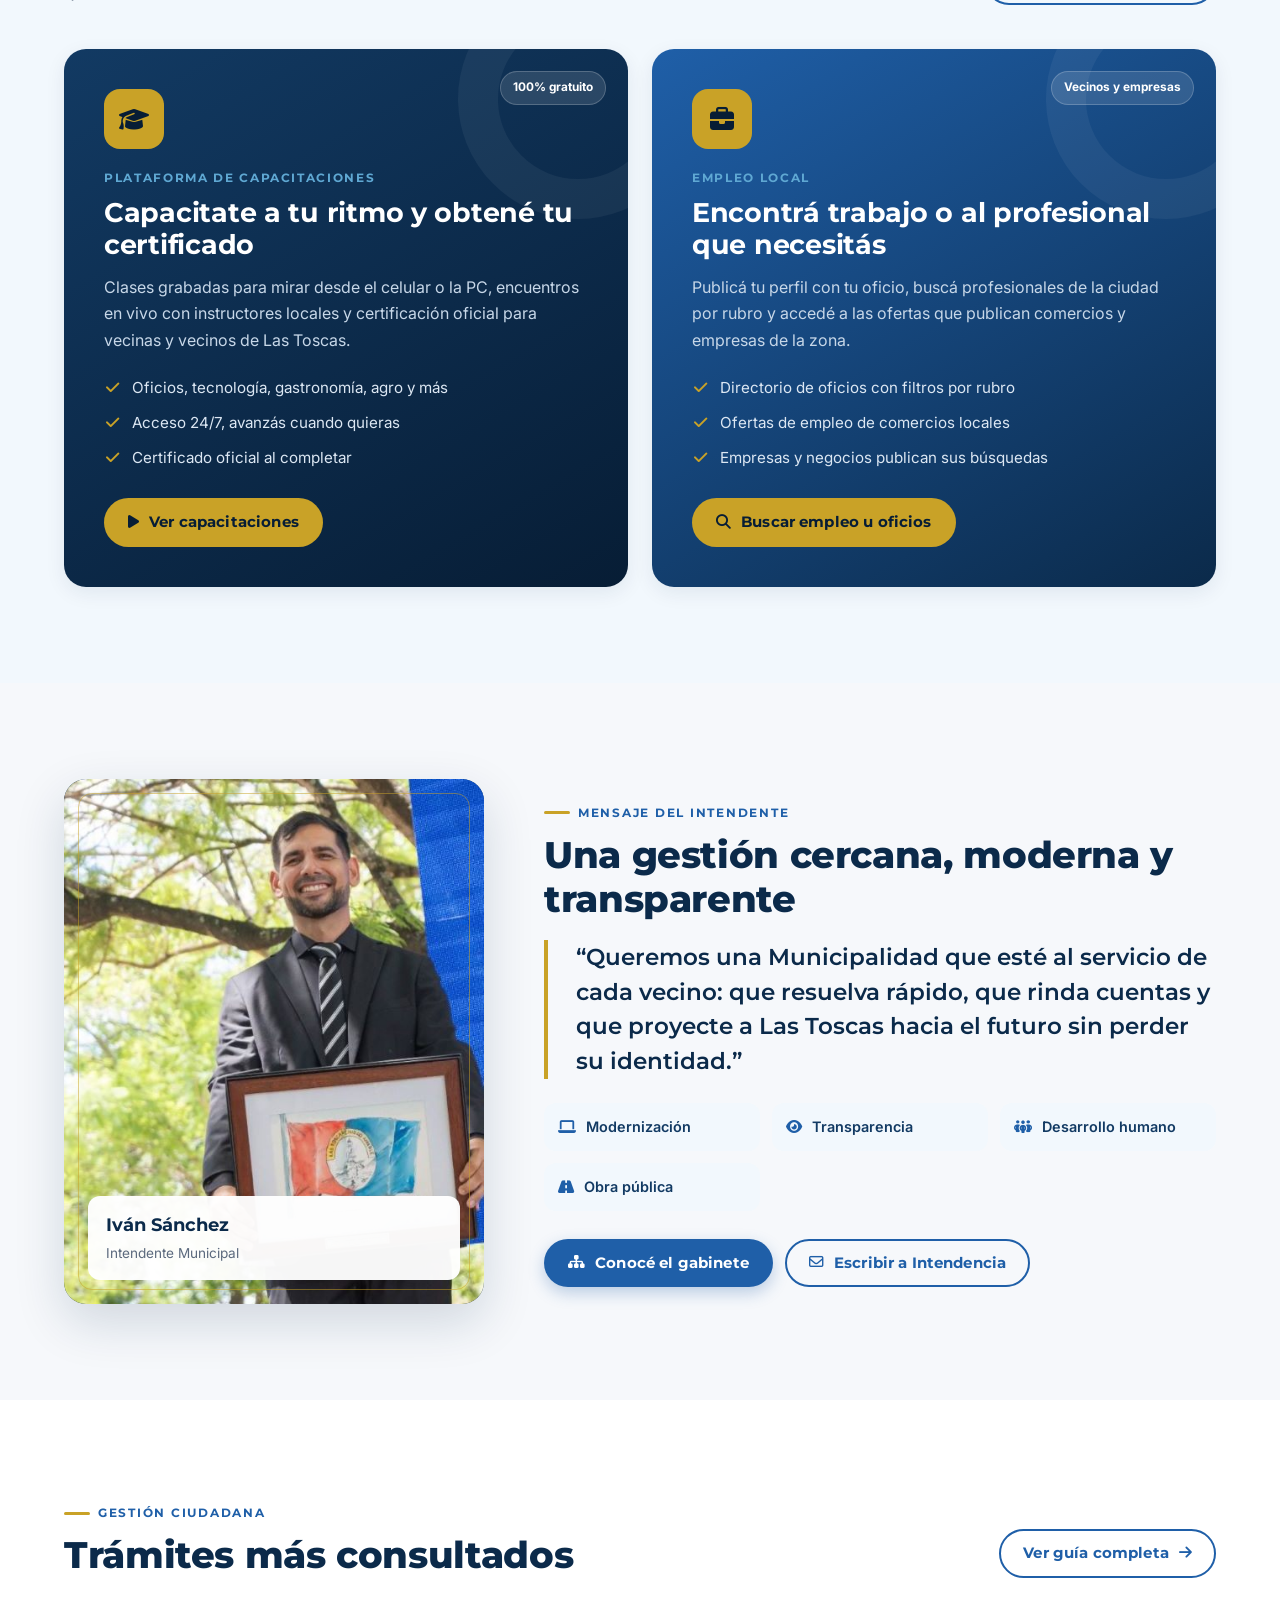
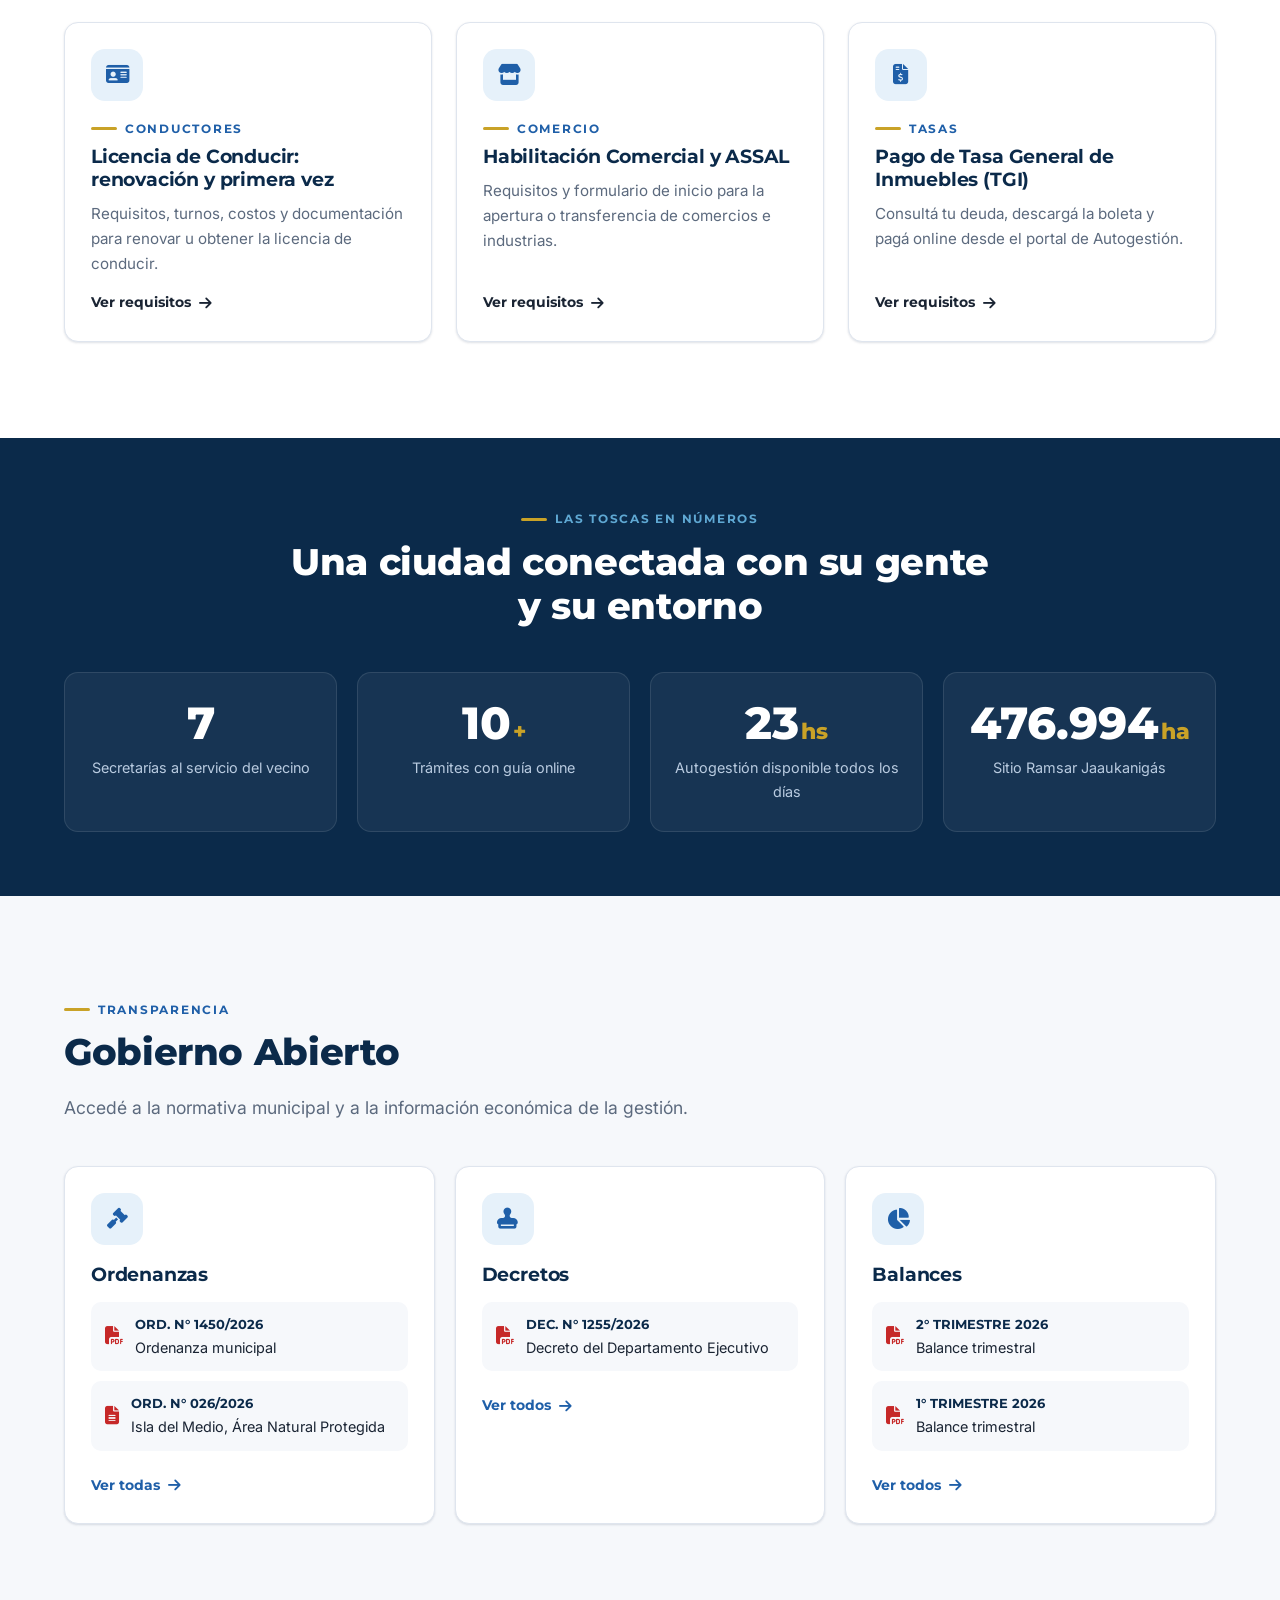
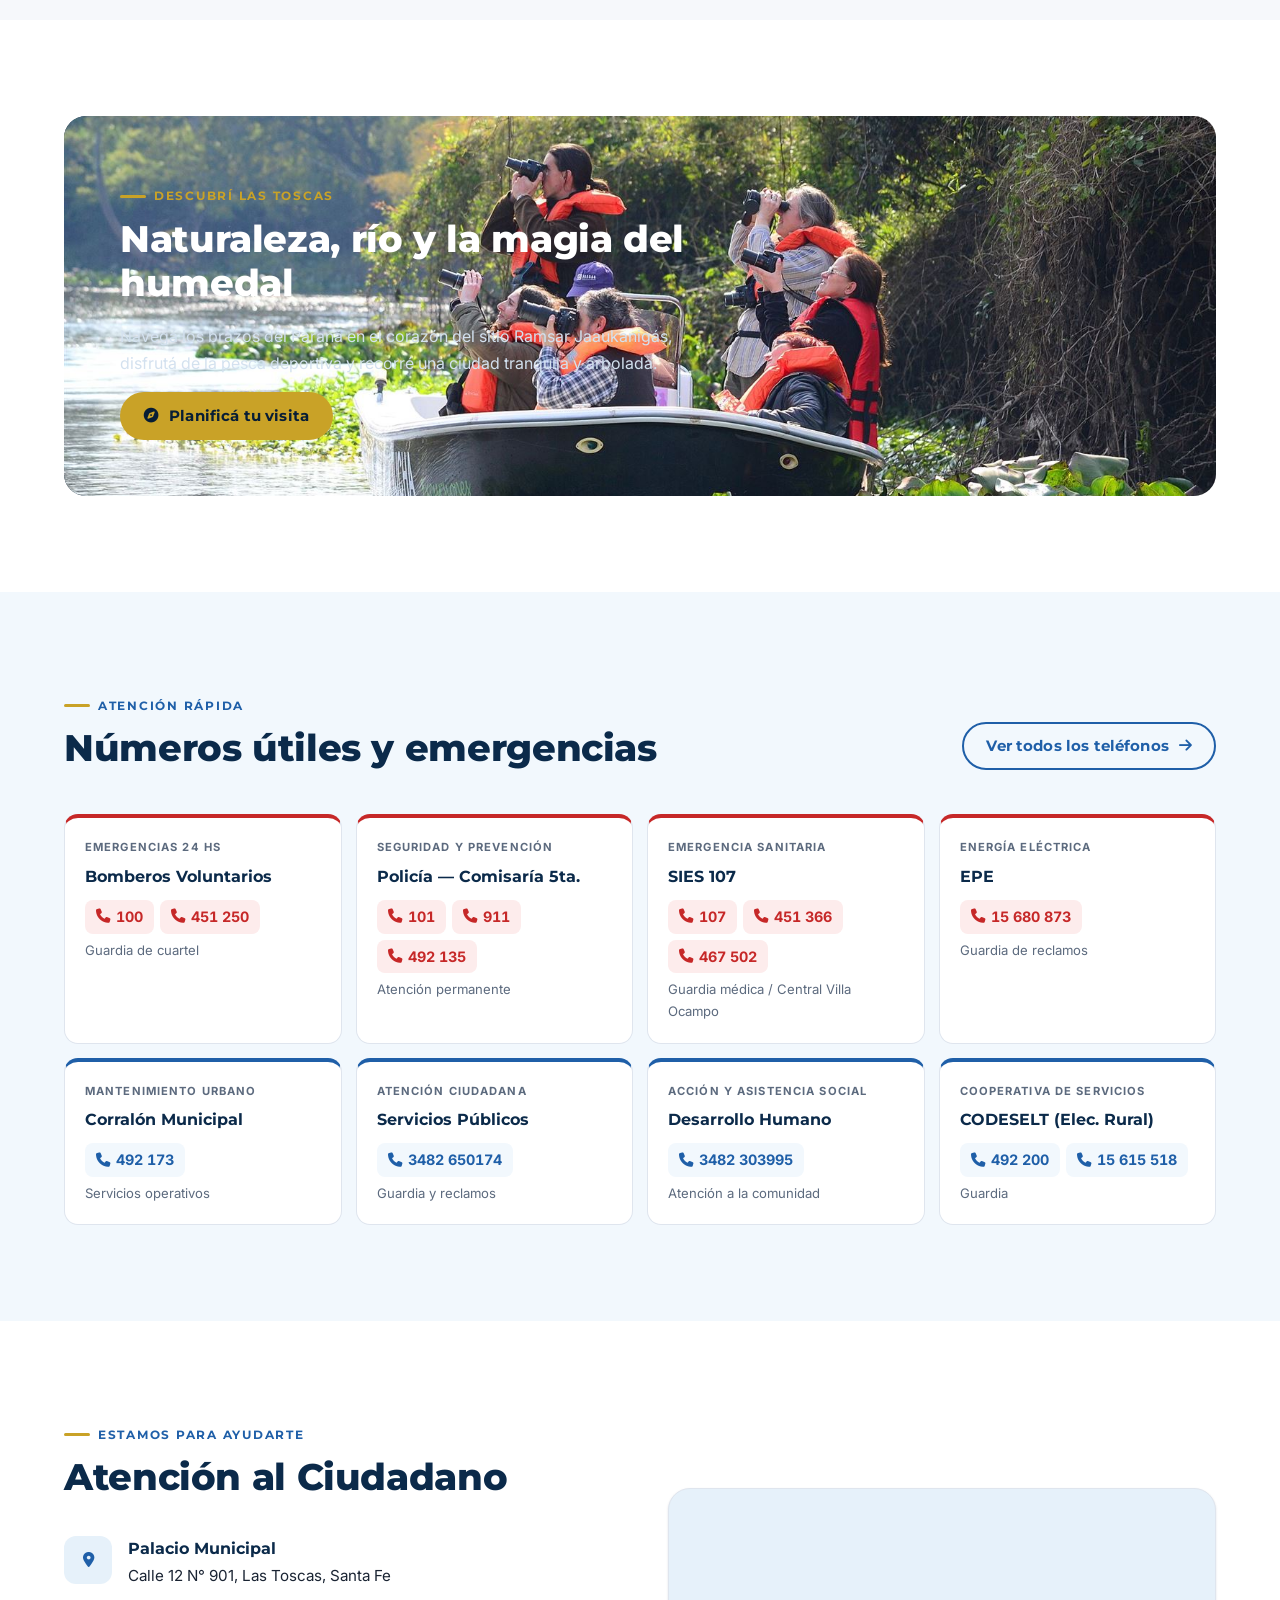
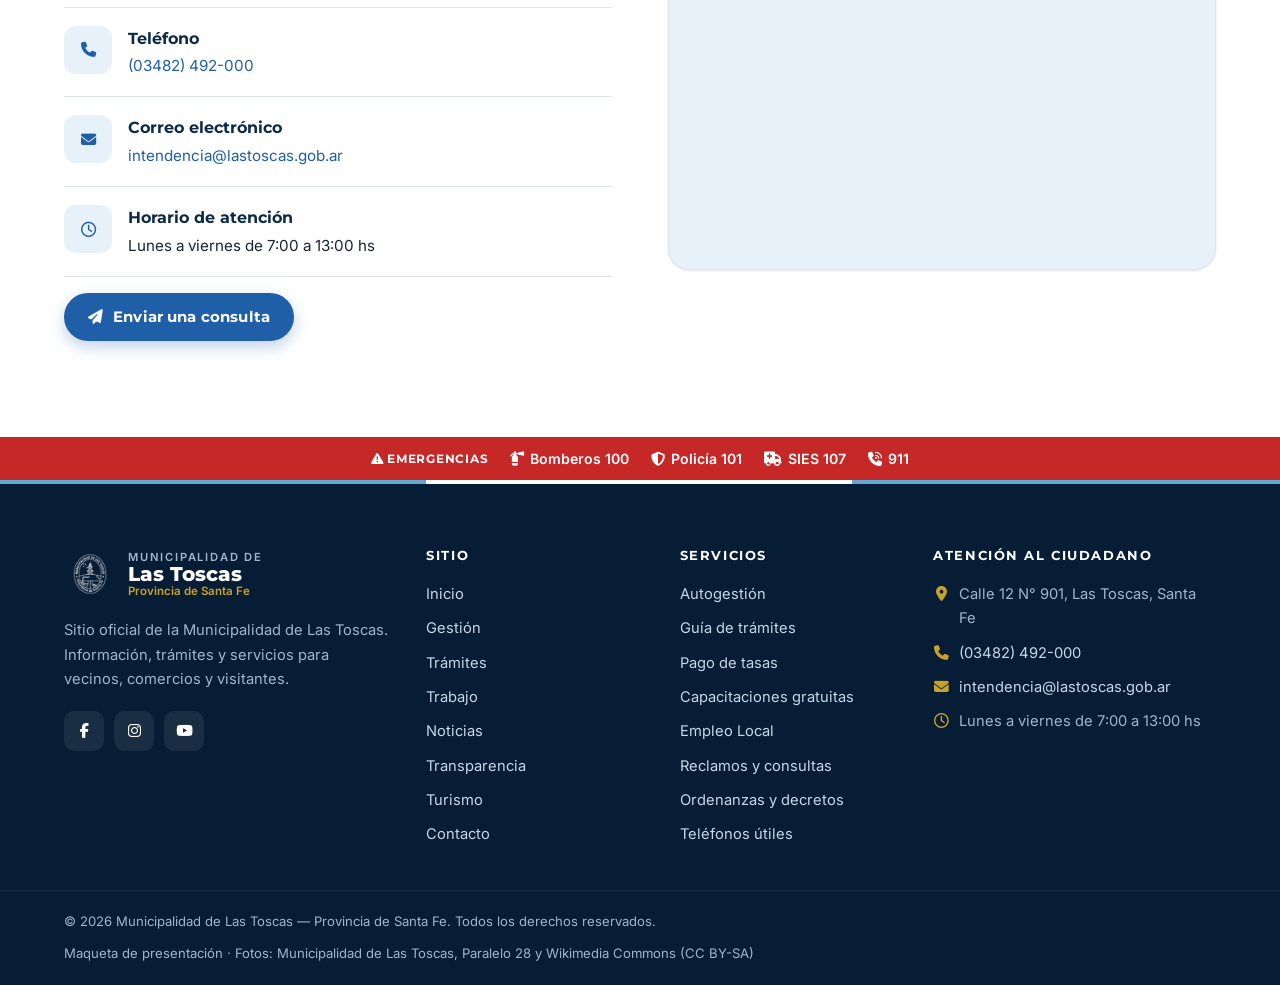
==== commit e5233c21: "Corregir mensaje del formulario y sumar El Mangrullo en Turismo El aviso de envío aparecía sin envia" ====
--- a/index.html
+++ b/index.html
@@ -25,6 +25,7 @@
     <section class="hero" aria-label="Presentación">
       <div class="hero__slides" aria-hidden="true">
         <div class="hero__slide is-active"><img src="assets/img/gestion-discurso.jpg" alt=""></div>
+        <div class="hero__slide"><img src="assets/img/letras-las-toscas.jpg" alt=""></div>
         <div class="hero__slide"><img src="assets/img/humedal-aereo.jpg" alt=""></div>
         <div class="hero__slide"><img src="assets/img/nuevos-vehiculos.jpg" alt=""></div>
         <div class="hero__slide"><img src="assets/img/asuncion-plaza.jpg" alt=""></div>
--- a/assets/css/styles.css
+++ b/assets/css/styles.css
@@ -75,6 +75,7 @@
 :focus-visible { outline: 3px solid var(--gold-500); outline-offset: 3px; border-radius: 4px; }
 ::selection { background: var(--sky-400); color: #fff; }
 
+[hidden] { display: none !important; }
 .sr-only { position: absolute !important; width: 1px; height: 1px; padding: 0; margin: -1px; overflow: hidden; clip: rect(0 0 0 0); white-space: nowrap; border: 0; }
 .skip-link { position: absolute; left: 16px; top: -60px; z-index: 1000; background: var(--gold-500); color: var(--navy-900); font-weight: 700; padding: 10px 16px; border-radius: var(--radius-sm); transition: top .2s; }
 .skip-link:focus { top: 12px; }
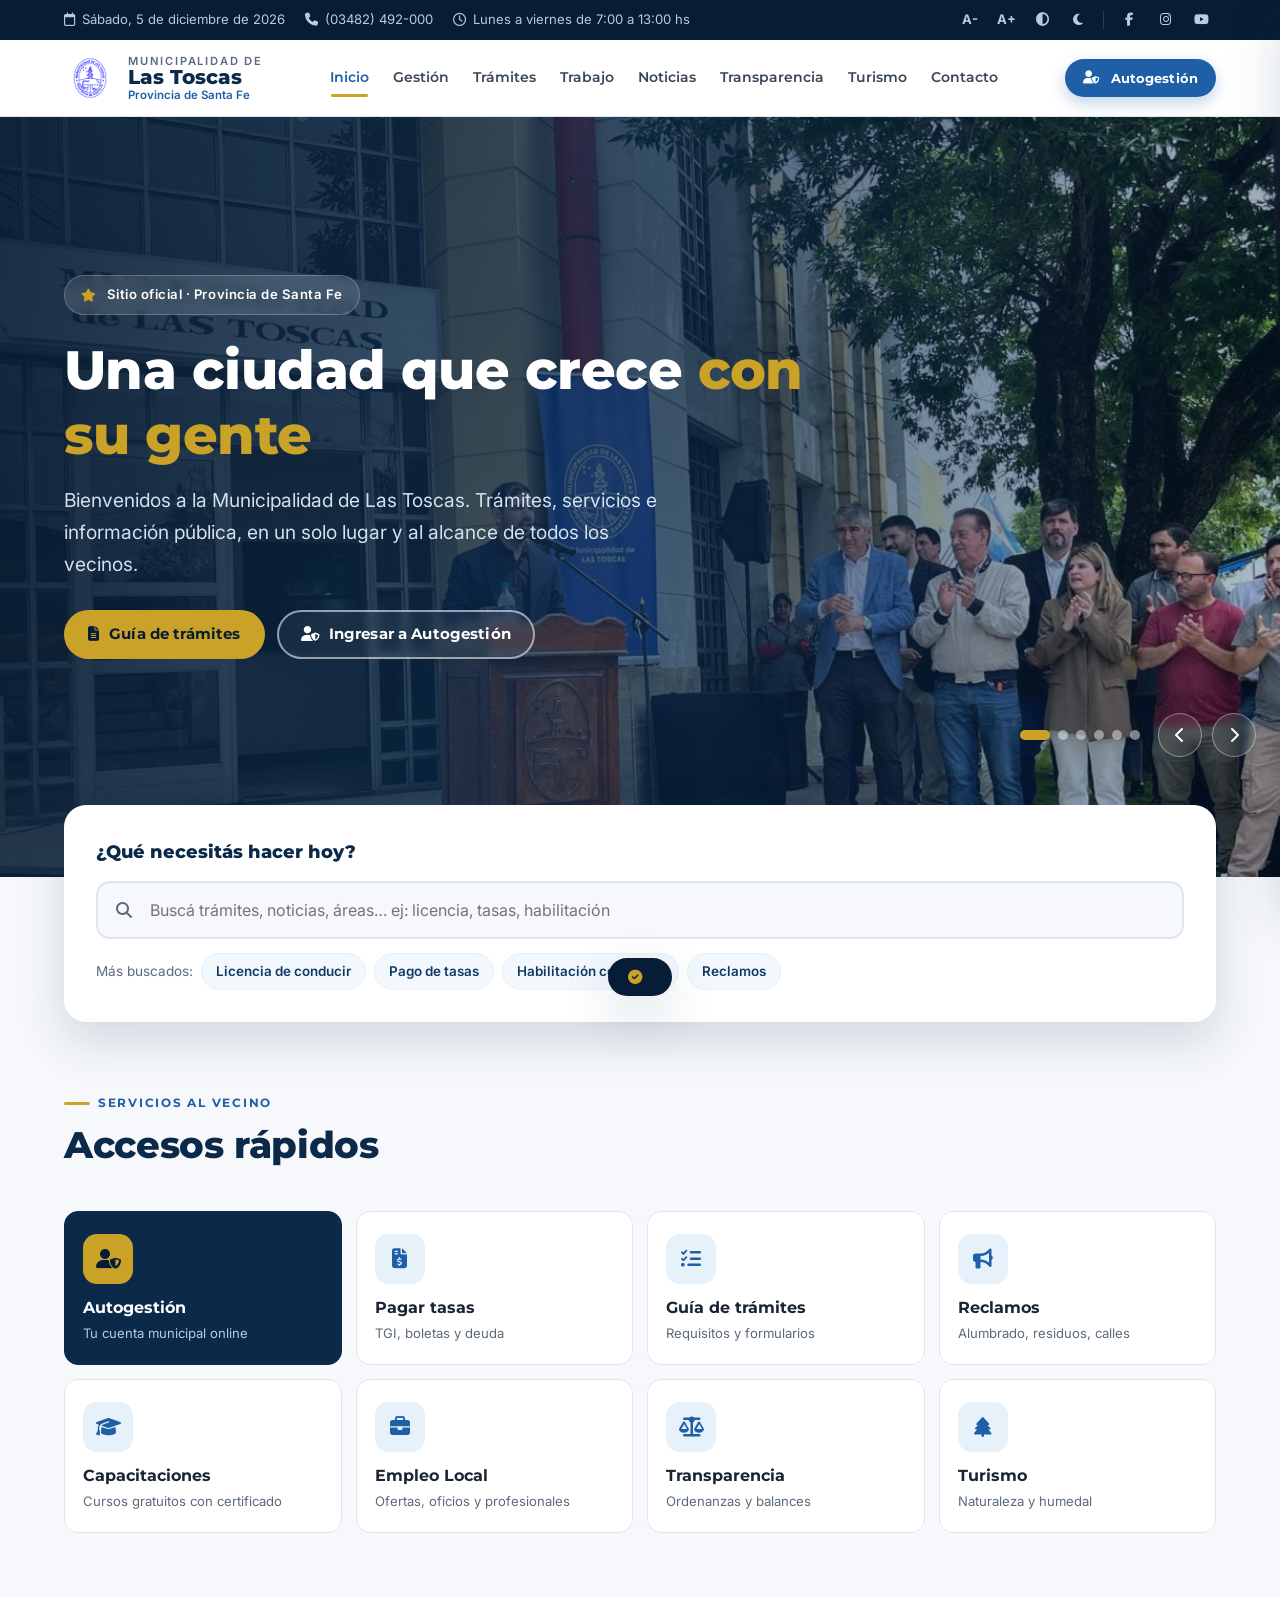
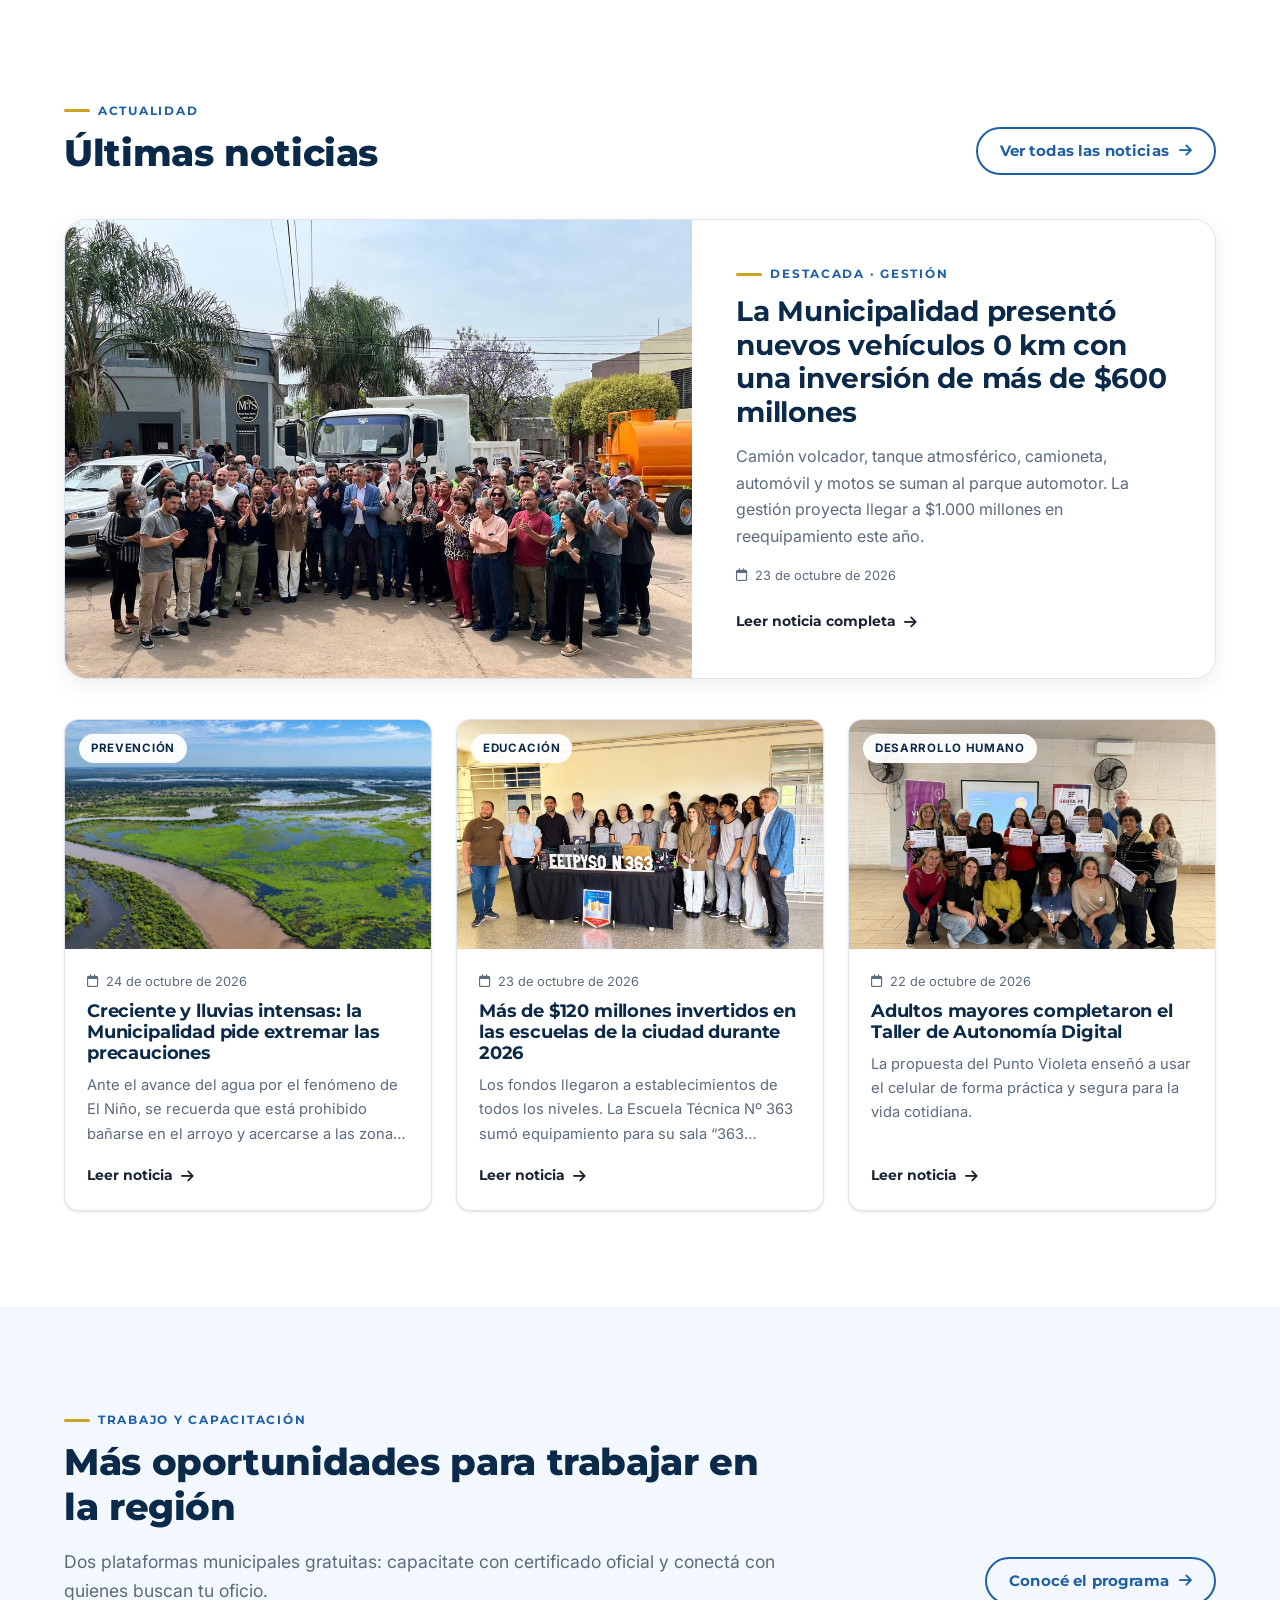
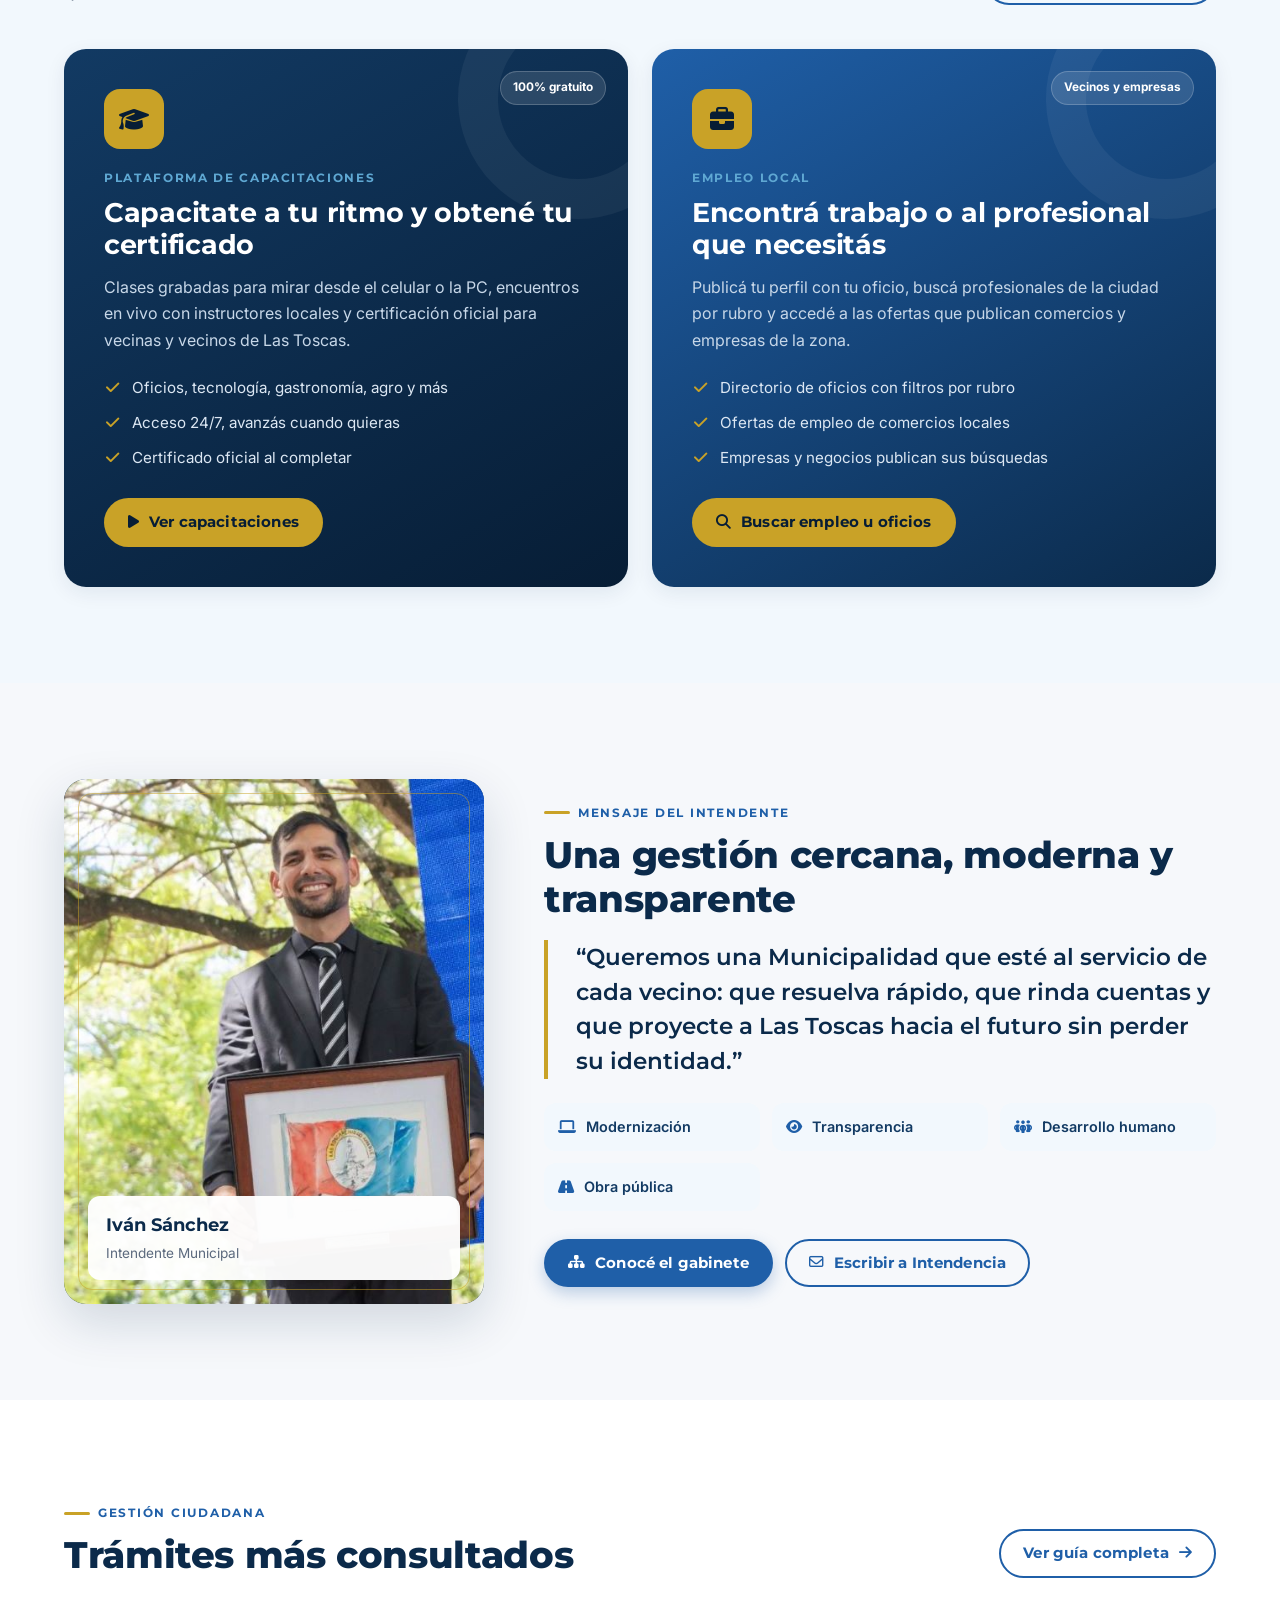
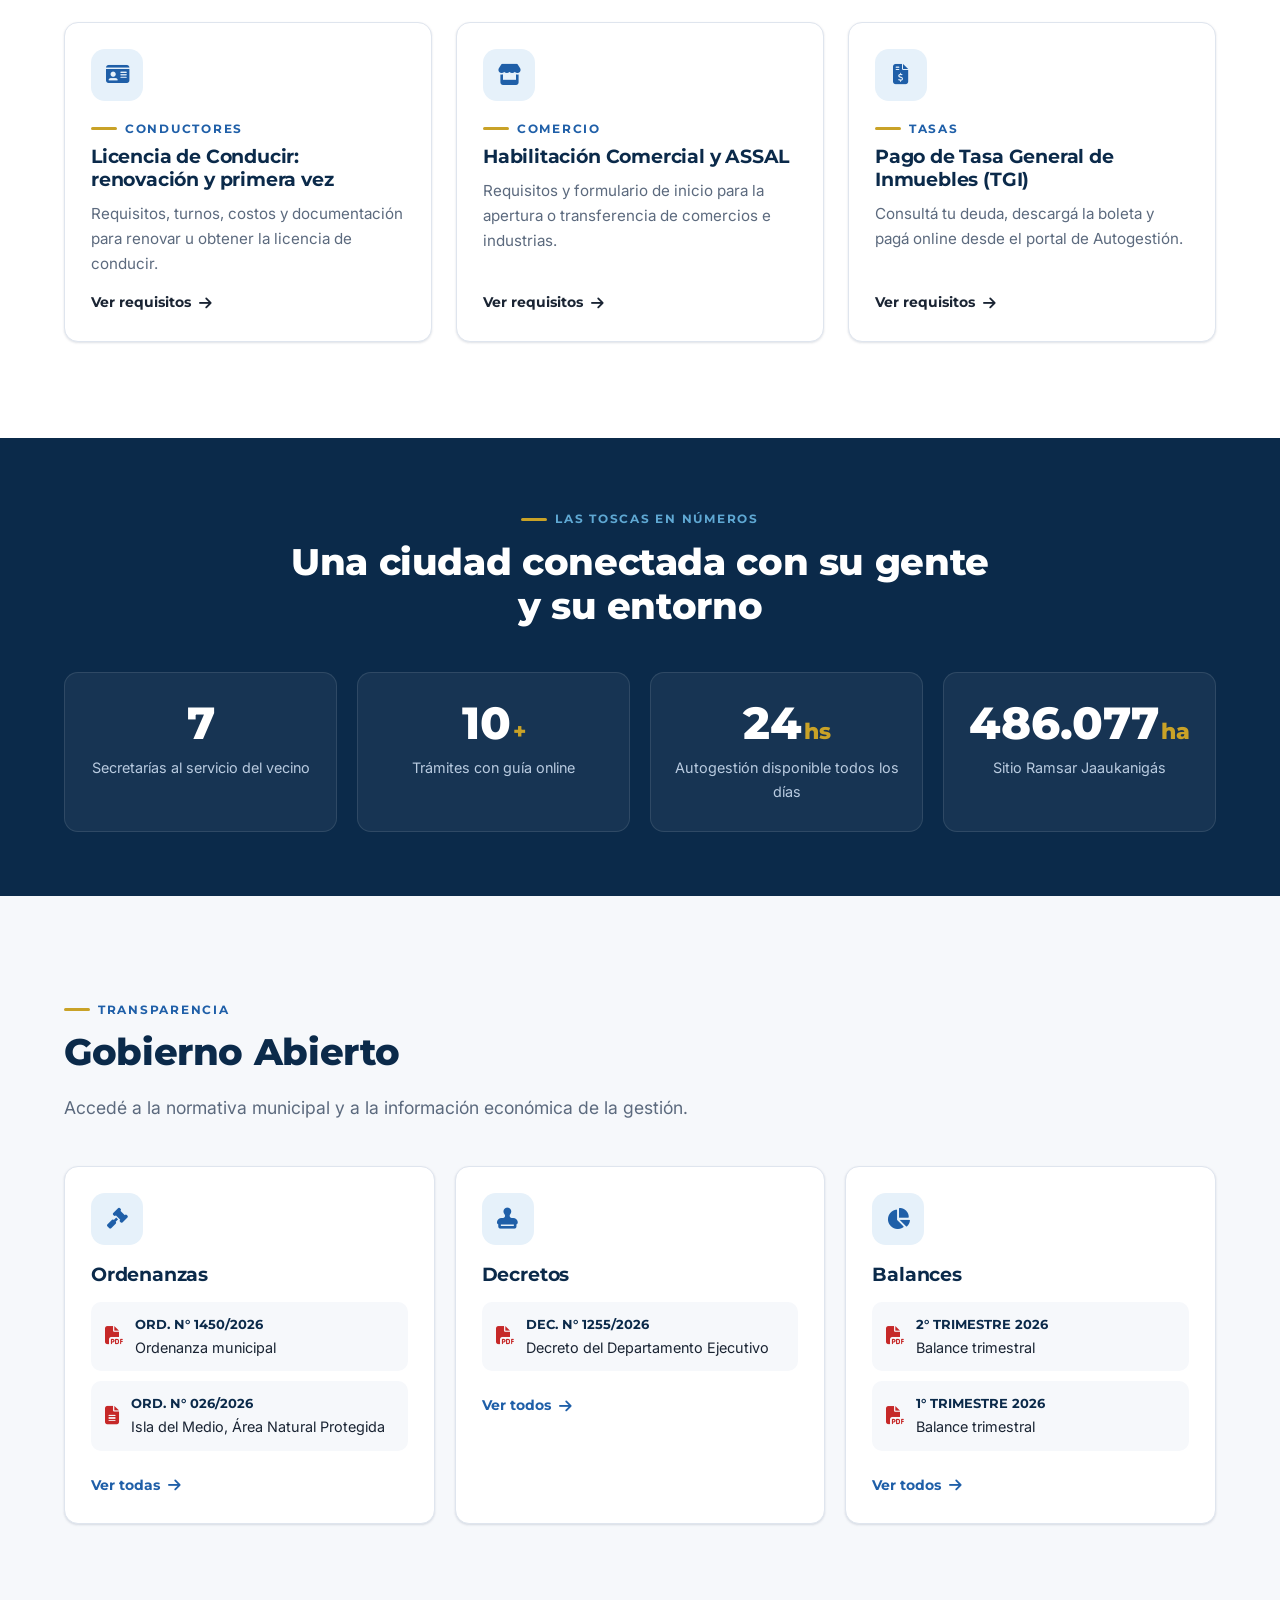
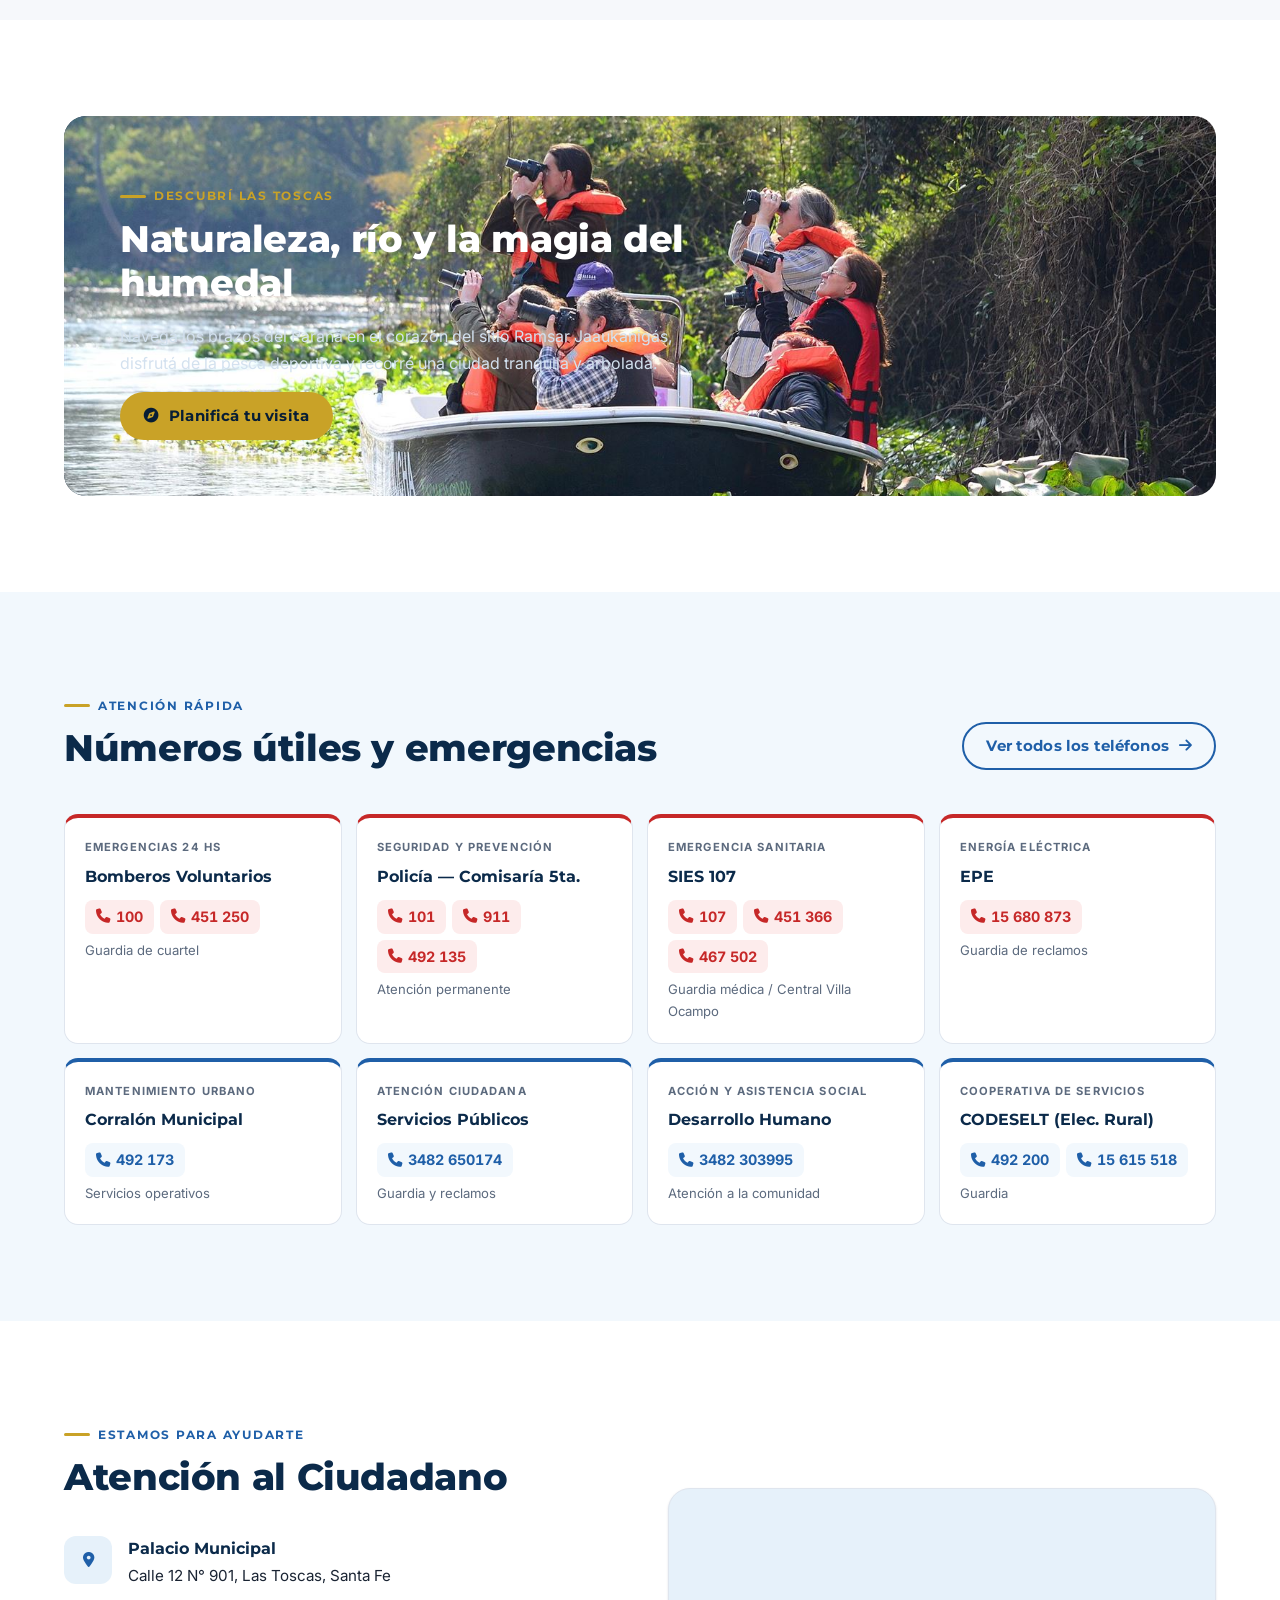
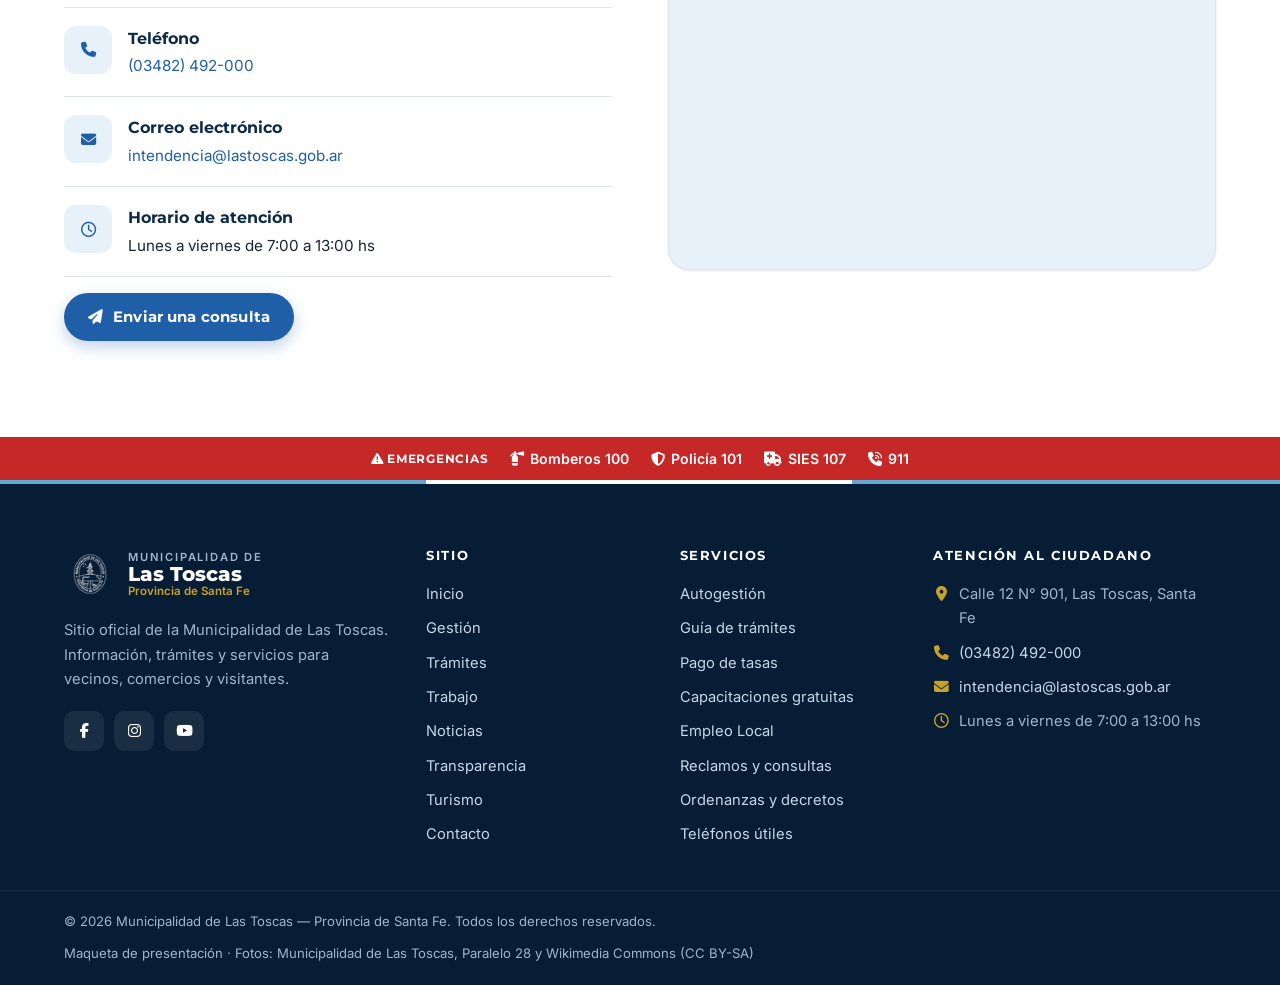
==== commit 91690ba3: "Agregar botón de modo oscuro Botón luna/sol en la barra superior que alterna el tema oscuro, guarda " ====
--- a/index.html
+++ b/index.html
@@ -6,6 +6,7 @@
   <title>Municipalidad de Las Toscas | Sitio Oficial</title>
   <meta name="description" content="Sitio oficial de la Municipalidad de Las Toscas, Provincia de Santa Fe. Trámites, noticias, gobierno abierto, turismo y atención al ciudadano.">
   <meta name="theme-color" content="#0b2a4a">
+  <script>try{var t=localStorage.getItem("lt-theme");if(t==="dark"||(!t&&matchMedia("(prefers-color-scheme: dark)").matches))document.documentElement.classList.add("dark-mode")}catch(e){}</script>
   <meta property="og:type" content="website">
   <meta property="og:title" content="Municipalidad de Las Toscas">
   <meta property="og:description" content="Trámites, noticias, transparencia y servicios para vecinos de Las Toscas, Santa Fe.">
--- a/assets/css/styles.css
+++ b/assets/css/styles.css
@@ -26,6 +26,7 @@
   --line: #dfe5ee;
   --bg: #f6f8fb;
   --surface: #ffffff;
+  --heading: var(--navy-800);
 
   --font-head: "Montserrat", system-ui, -apple-system, "Segoe UI", sans-serif;
   --font-body: "Inter", system-ui, -apple-system, "Segoe UI", sans-serif;
@@ -62,10 +63,10 @@
 img, svg, video, iframe { display: block; max-width: 100%; }
 img { height: auto; }
 a { color: var(--blue-600); text-decoration: none; transition: color .2s; }
-a:hover { color: var(--navy-800); }
+a:hover { color: var(--heading); }
 button, input, select, textarea { font: inherit; color: inherit; }
 button { cursor: pointer; }
-h1, h2, h3, h4, h5 { font-family: var(--font-head); color: var(--navy-800); line-height: 1.2; margin: 0 0 .5em; letter-spacing: -.01em; }
+h1, h2, h3, h4, h5 { font-family: var(--font-head); color: var(--heading); line-height: 1.2; margin: 0 0 .5em; letter-spacing: -.01em; }
 h1 { font-size: clamp(2rem, 4.5vw, 3.4rem); font-weight: 800; }
 h2 { font-size: clamp(1.6rem, 3vw, 2.3rem); font-weight: 800; }
 h3 { font-size: 1.2rem; font-weight: 700; }
@@ -147,12 +148,12 @@
 .header.is-scrolled { box-shadow: var(--shadow); }
 .header .container { display: flex; align-items: center; justify-content: space-between; gap: 20px; min-height: var(--header-h); }
 
-.brand { display: flex; align-items: center; gap: 12px; color: var(--navy-800); text-decoration: none; }
-.brand:hover { color: var(--navy-800); }
+.brand { display: flex; align-items: center; gap: 12px; color: var(--heading); text-decoration: none; }
+.brand:hover { color: var(--heading); }
 .brand img { width: 52px; height: 52px; object-fit: contain; }
 .brand__text { display: flex; flex-direction: column; line-height: 1.1; }
 .brand__small { font-size: .7rem; font-weight: 600; text-transform: uppercase; letter-spacing: .16em; color: var(--ink-500); }
-.brand__name { font-family: var(--font-head); font-size: 1.22rem; font-weight: 800; color: var(--navy-800); }
+.brand__name { font-family: var(--font-head); font-size: 1.22rem; font-weight: 800; color: var(--heading); }
 .brand__prov { font-size: .72rem; color: var(--blue-600); font-weight: 600; }
 
 .nav { display: none; }
@@ -225,7 +226,7 @@
 /* Buscador destacado */
 .finder { position: relative; z-index: 5; margin-top: -72px; }
 .finder__card { background: var(--surface); border-radius: var(--radius-lg); box-shadow: var(--shadow-lg); padding: clamp(20px, 3vw, 32px); }
-.finder__label { display: block; font-family: var(--font-head); font-weight: 800; color: var(--navy-800); font-size: 1.15rem; margin-bottom: 14px; }
+.finder__label { display: block; font-family: var(--font-head); font-weight: 800; color: var(--heading); font-size: 1.15rem; margin-bottom: 14px; }
 .finder__field { position: relative; }
 .finder__field > i { position: absolute; left: 20px; top: 50%; transform: translateY(-50%); color: var(--ink-500); }
 .finder__input {
@@ -305,11 +306,11 @@
 .mayor__portrait img.mayor__photo { position: absolute; inset: 0; width: 100%; height: 100%; object-fit: cover; object-position: center top; }
 .mayor__portrait::after { content: ""; position: absolute; inset: 14px; border: 1px solid rgba(201, 162, 39, .5); border-radius: calc(var(--radius-lg) - 8px); pointer-events: none; }
 .mayor__plate { position: absolute; left: 24px; right: 24px; bottom: 24px; padding: 14px 18px; border-radius: 12px; background: rgba(255, 255, 255, .96); }
-.mayor__plate strong { display: block; font-family: var(--font-head); color: var(--navy-800); font-size: 1.1rem; }
+.mayor__plate strong { display: block; font-family: var(--font-head); color: var(--heading); font-size: 1.1rem; }
 .mayor__plate span { font-size: .85rem; color: var(--ink-500); }
-.quote { position: relative; font-family: var(--font-head); font-size: clamp(1.15rem, 2vw, 1.45rem); font-weight: 600; color: var(--navy-800); line-height: 1.5; padding-left: 28px; border-left: 4px solid var(--gold-500); margin: 0 0 24px; }
+.quote { position: relative; font-family: var(--font-head); font-size: clamp(1.15rem, 2vw, 1.45rem); font-weight: 600; color: var(--heading); line-height: 1.5; padding-left: 28px; border-left: 4px solid var(--gold-500); margin: 0 0 24px; }
 .mayor__sign { display: flex; align-items: center; gap: 14px; margin-bottom: 28px; }
-.mayor__sign strong { display: block; font-family: var(--font-head); color: var(--navy-800); }
+.mayor__sign strong { display: block; font-family: var(--font-head); color: var(--heading); }
 .mayor__sign span { font-size: .88rem; color: var(--ink-500); }
 .mayor__pillars { display: grid; grid-template-columns: repeat(auto-fit, minmax(160px, 1fr)); gap: 12px; margin-bottom: 28px; }
 .pillar { display: flex; gap: 10px; align-items: center; padding: 12px 14px; border-radius: 12px; background: var(--sky-50); font-weight: 600; font-size: .9rem; color: var(--navy-700); }
@@ -330,7 +331,7 @@
 .phone { display: flex; flex-direction: column; gap: 6px; padding: 20px; background: var(--surface); border-radius: var(--radius); border: 1px solid var(--line); border-top: 4px solid var(--blue-600); }
 .phone--urgent { border-top-color: var(--red-600); }
 .phone__cat { font-size: .7rem; font-weight: 700; letter-spacing: .1em; text-transform: uppercase; color: var(--ink-500); }
-.phone__name { font-family: var(--font-head); font-weight: 700; color: var(--navy-800); font-size: 1.02rem; }
+.phone__name { font-family: var(--font-head); font-weight: 700; color: var(--heading); font-size: 1.02rem; }
 .phone__nums { display: flex; flex-wrap: wrap; gap: 6px; margin-top: 4px; }
 .phone__nums a { display: inline-flex; align-items: center; gap: 6px; padding: 5px 11px; border-radius: 8px; background: var(--sky-50); color: var(--blue-600); font-weight: 700; font-size: .9rem; font-variant-numeric: tabular-nums; }
 .phone--urgent .phone__nums a { background: var(--red-50); color: var(--red-600); }
@@ -351,7 +352,7 @@
 .doc-item { display: flex; align-items: center; gap: 12px; padding: 12px 14px; border-radius: 10px; background: var(--bg); color: var(--ink-900); font-size: .9rem; }
 .doc-item:hover { background: var(--sky-100); color: var(--ink-900); }
 .doc-item i { color: var(--red-600); font-size: 1.15rem; }
-.doc-item b { display: block; font-family: var(--font-head); color: var(--navy-800); font-size: .82rem; }
+.doc-item b { display: block; font-family: var(--font-head); color: var(--heading); font-size: .82rem; }
 
 /* Banner turismo */
 .banner { position: relative; border-radius: var(--radius-lg); overflow: hidden; color: #fff; min-height: 380px; display: flex; align-items: flex-end; }
@@ -422,7 +423,7 @@
 .team-card__top { display: flex; gap: 14px; align-items: center; margin-bottom: 14px; }
 .avatar { flex: none; display: grid; place-items: center; width: 58px; height: 58px; border-radius: 50%; background: linear-gradient(135deg, var(--blue-600), var(--navy-800)); color: #fff; font-family: var(--font-head); font-weight: 800; font-size: 1.1rem; letter-spacing: .02em; box-shadow: 0 0 0 4px var(--sky-100); }
 .team-card__area { font-size: .72rem; font-weight: 700; text-transform: uppercase; letter-spacing: .08em; color: var(--blue-600); }
-.team-card__name { font-family: var(--font-head); font-size: 1.08rem; font-weight: 700; color: var(--navy-800); margin: 2px 0 0; }
+.team-card__name { font-family: var(--font-head); font-size: 1.08rem; font-weight: 700; color: var(--heading); margin: 2px 0 0; }
 .team-card__role { font-size: .85rem; color: var(--ink-500); }
 .team-card p { font-size: .92rem; color: var(--ink-500); flex: 1; }
 .team-card__mail { display: inline-flex; align-items: center; gap: 8px; font-size: .86rem; font-weight: 600; word-break: break-all; }
@@ -459,7 +460,7 @@
 .acc__head { width: 100%; display: flex; align-items: center; gap: 16px; padding: 18px 20px; border: 0; background: transparent; text-align: left; }
 .acc__icon { flex: none; display: grid; place-items: center; width: 46px; height: 46px; border-radius: 12px; background: var(--sky-100); color: var(--blue-600); font-size: 1.1rem; }
 .acc__title { flex: 1; min-width: 0; }
-.acc__title strong { display: block; font-family: var(--font-head); color: var(--navy-800); font-size: 1.02rem; line-height: 1.3; }
+.acc__title strong { display: block; font-family: var(--font-head); color: var(--heading); font-size: 1.02rem; line-height: 1.3; }
 .acc__title span { display: block; font-size: .86rem; color: var(--ink-500); margin-top: 2px; }
 .acc__cat { display: none; padding: 4px 10px; border-radius: 999px; background: var(--gold-100); color: #7a6111; font-size: .72rem; font-weight: 700; text-transform: uppercase; letter-spacing: .05em; }
 @media (min-width: 700px) { .acc__cat { display: inline-block; } }
@@ -497,7 +498,7 @@
 .table td { padding: 16px 18px; border-bottom: 1px solid var(--line); vertical-align: middle; }
 .table tr:last-child td { border-bottom: 0; }
 .table tbody tr:hover { background: var(--sky-50); }
-.table .num { font-family: var(--font-head); font-weight: 700; color: var(--navy-800); white-space: nowrap; }
+.table .num { font-family: var(--font-head); font-weight: 700; color: var(--heading); white-space: nowrap; }
 .table .date { color: var(--ink-500); white-space: nowrap; }
 .table .actions { text-align: right; white-space: nowrap; }
 @media (max-width: 699px) {
@@ -519,7 +520,7 @@
 .article__body p { font-size: 1.05rem; color: var(--ink-700); }
 .article__body h1 { font-size: clamp(1.6rem, 3.4vw, 2.3rem); }
 .share { display: flex; flex-wrap: wrap; align-items: center; gap: 10px; margin-top: 28px; padding-top: 22px; border-top: 1px solid var(--line); }
-.share b { font-family: var(--font-head); font-size: .88rem; color: var(--navy-800); margin-right: 6px; }
+.share b { font-family: var(--font-head); font-size: .88rem; color: var(--heading); margin-right: 6px; }
 .share a, .share button { display: inline-grid; place-items: center; width: 42px; height: 42px; border-radius: 50%; border: 1px solid var(--line); background: var(--surface); color: var(--navy-800); transition: background .2s, color .2s; }
 .share a:hover, .share button:hover { background: var(--blue-600); border-color: var(--blue-600); color: #fff; }
 .aside-box { background: var(--surface); border: 1px solid var(--line); border-radius: var(--radius); padding: 22px; margin-bottom: 20px; }
@@ -558,7 +559,7 @@
 .service-card h3 i { color: var(--blue-600); }
 .service-list { list-style: none; display: grid; gap: 12px; }
 .service-list li { padding: 12px 14px; border-radius: 10px; background: var(--bg); }
-.service-list strong { display: block; font-family: var(--font-head); color: var(--navy-800); font-size: .95rem; }
+.service-list strong { display: block; font-family: var(--font-head); color: var(--heading); font-size: .95rem; }
 .service-list span { font-size: .86rem; color: var(--ink-500); display: block; }
 
 /* ---------- 14. Contacto / formularios ---------- */
@@ -567,13 +568,13 @@
 .contact-item { display: flex; gap: 16px; padding: 18px 0; border-bottom: 1px solid var(--line); }
 .contact-item:last-child { border-bottom: 0; }
 .contact-item__icon { flex: none; display: grid; place-items: center; width: 48px; height: 48px; border-radius: 12px; background: var(--sky-100); color: var(--blue-600); }
-.contact-item b { display: block; font-family: var(--font-head); color: var(--navy-800); }
+.contact-item b { display: block; font-family: var(--font-head); color: var(--heading); }
 .contact-item span, .contact-item a { font-size: .95rem; }
 
 .form { display: grid; gap: 18px; }
 .form__row { display: grid; gap: 18px; }
 @media (min-width: 700px) { .form__row { grid-template-columns: 1fr 1fr; } }
-.field label { display: block; font-weight: 600; font-size: .88rem; color: var(--navy-800); margin-bottom: 6px; }
+.field label { display: block; font-weight: 600; font-size: .88rem; color: var(--heading); margin-bottom: 6px; }
 .field label .req { color: var(--red-600); }
 .field input, .field select, .field textarea { width: 100%; min-height: 48px; padding: 12px 14px; border-radius: 10px; border: 1px solid var(--line); background: var(--surface); transition: border-color .2s, box-shadow .2s; }
 .field textarea { min-height: 140px; resize: vertical; }
@@ -595,7 +596,7 @@
 .dir-list { list-style: none; display: grid; gap: 10px; }
 @media (min-width: 700px) { .dir-list { grid-template-columns: 1fr 1fr; } }
 .dir-list li { display: flex; justify-content: space-between; gap: 12px; align-items: center; padding: 14px 16px; background: var(--surface); border: 1px solid var(--line); border-radius: 12px; }
-.dir-list strong { font-family: var(--font-head); color: var(--navy-800); font-size: .92rem; }
+.dir-list strong { font-family: var(--font-head); color: var(--heading); font-size: .92rem; }
 .dir-list a { font-size: .86rem; font-weight: 600; word-break: break-all; text-align: right; }
 
 /* ---------- 15. Modal / lightbox ---------- */
@@ -663,8 +664,35 @@
 .reveal.is-visible { opacity: 1; transform: none; }
 .no-js .reveal { opacity: 1; transform: none; }
 
-/* ---------- 19. Accesibilidad: contraste alto ---------- */
+/* ---------- 19. Modo oscuro ---------- */
+html.dark-mode {
+  color-scheme: dark;
+  --bg: #0a1522; --surface: #111f31; --line: #22354d;
+  --ink-900: #e4ebf3; --ink-700: #c2cddb; --ink-500: #93a3b7; --ink-300: #5f6f84;
+  --heading: #eef3f9;
+  --blue-600: #3b82d0; --navy-800: #0f3157; --navy-900: #061423;
+  --sky-50: #13243a; --sky-100: #1a304b;
+  --gold-100: #3a3116; --red-50: #3b1a1c;
+  --shadow-sm: 0 1px 2px rgba(0, 0, 0, .35), 0 1px 3px rgba(0, 0, 0, .4);
+  --shadow: 0 6px 20px rgba(0, 0, 0, .4);
+  --shadow-lg: 0 18px 50px rgba(0, 0, 0, .55);
+}
+html.dark-mode a:hover { color: var(--sky-400); }
+html.dark-mode .brand:hover { color: var(--heading); }
+html.dark-mode .header { background: rgba(10, 21, 34, .94); }
+html.dark-mode .finder__input:focus, html.dark-mode .finder__results { background: var(--surface); }
+html.dark-mode .mayor__plate { background: rgba(17, 31, 49, .95); }
+html.dark-mode .news-card__tag { background: rgba(17, 31, 49, .92); color: var(--heading); }
+html.dark-mode .chip, html.dark-mode .pillar, html.dark-mode .alert--info { color: var(--ink-700); }
+html.dark-mode .chip:hover, html.dark-mode .chip.is-active { color: #fff; }
+html.dark-mode .alert--success { background: #12301f; color: #a8dcbc; border-color: #1f5a37; }
+html.dark-mode .footer__flag { background: linear-gradient(90deg, var(--sky-400) 0 33.3%, #dfe8f2 33.3% 66.6%, var(--sky-400) 66.6%); }
+html.dark-mode img { filter: brightness(.92); }
+html.dark-mode .brand img { filter: drop-shadow(0 0 1px rgba(255, 255, 255, .9)) drop-shadow(0 0 6px rgba(255, 255, 255, .35)); }
+
+/* ---------- 20. Accesibilidad: contraste alto ---------- */
 html.high-contrast {
+  --heading: var(--navy-800);
   --bg: #ffffff; --surface: #ffffff; --line: #1a2433;
   --ink-500: #1a2433; --ink-700: #000; --ink-900: #000;
   --blue-600: #0033a0; --sky-50: #fff; --sky-100: #e8eefc;
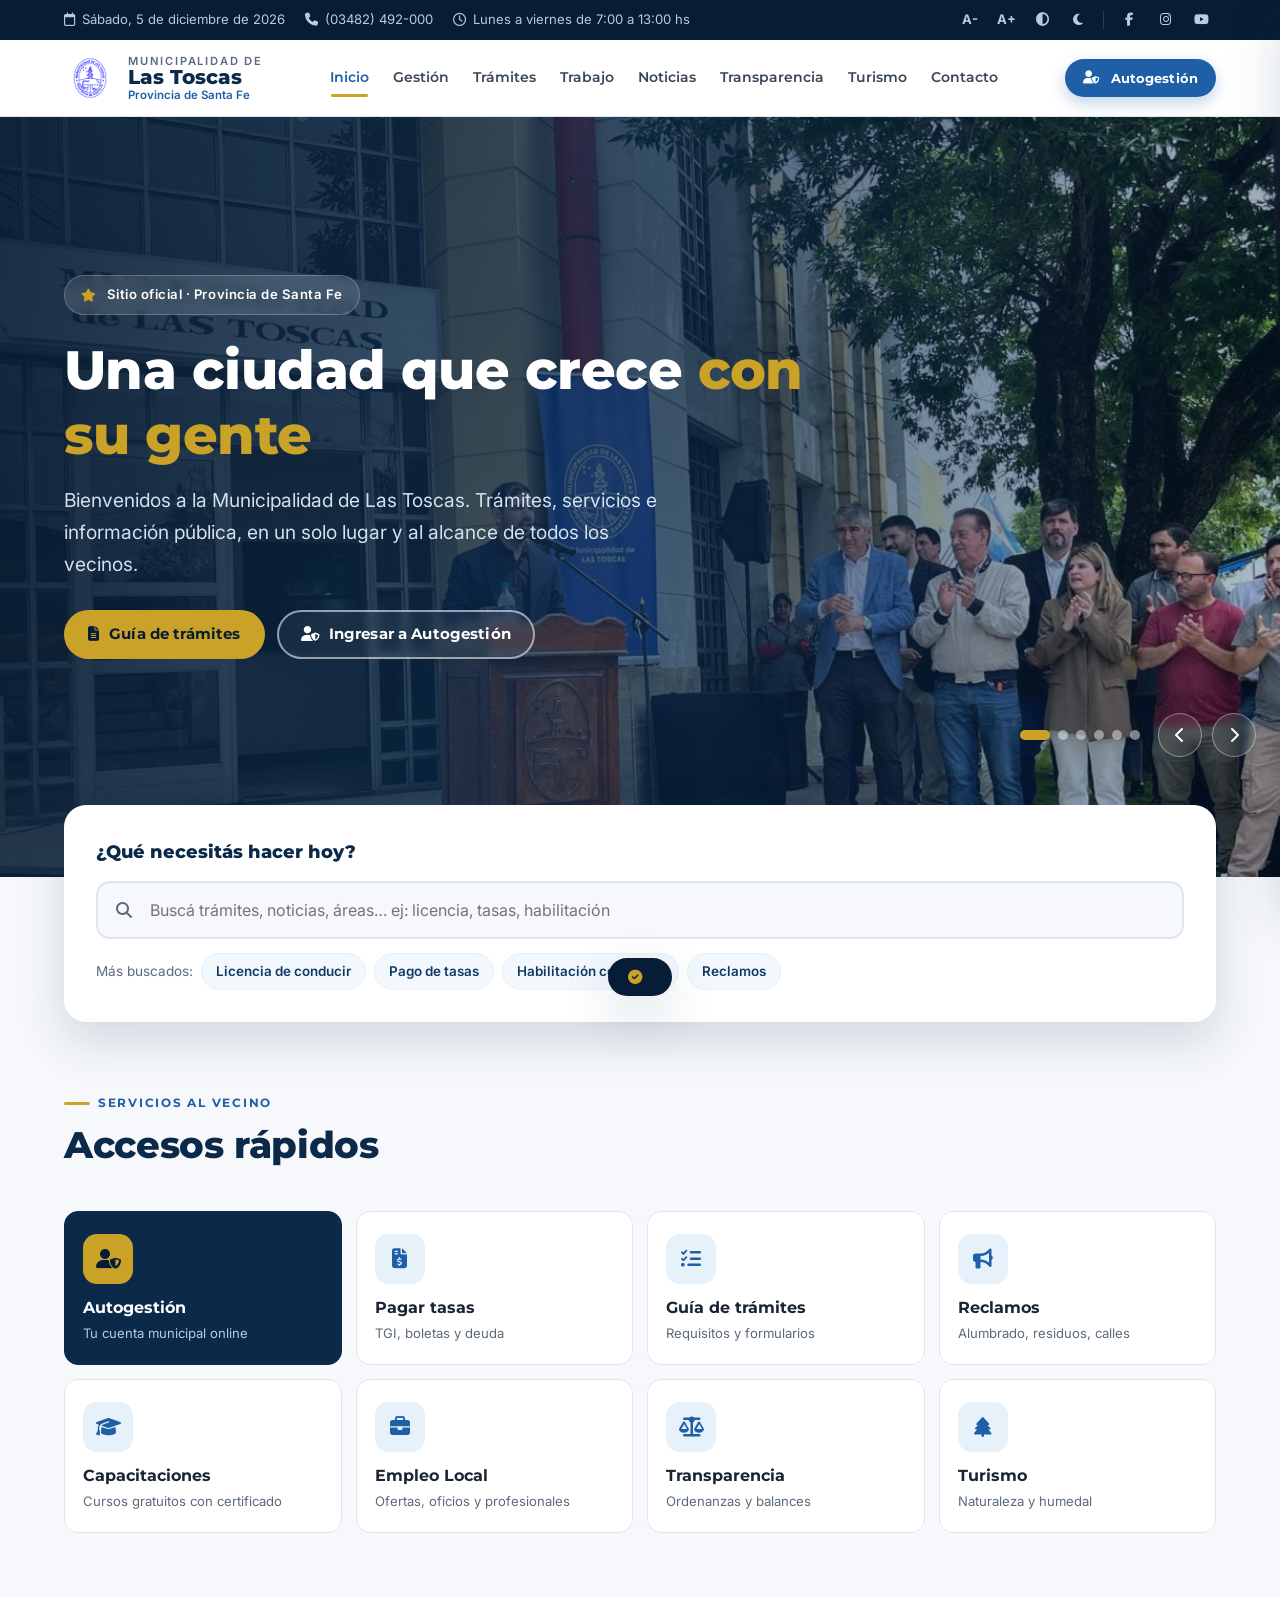
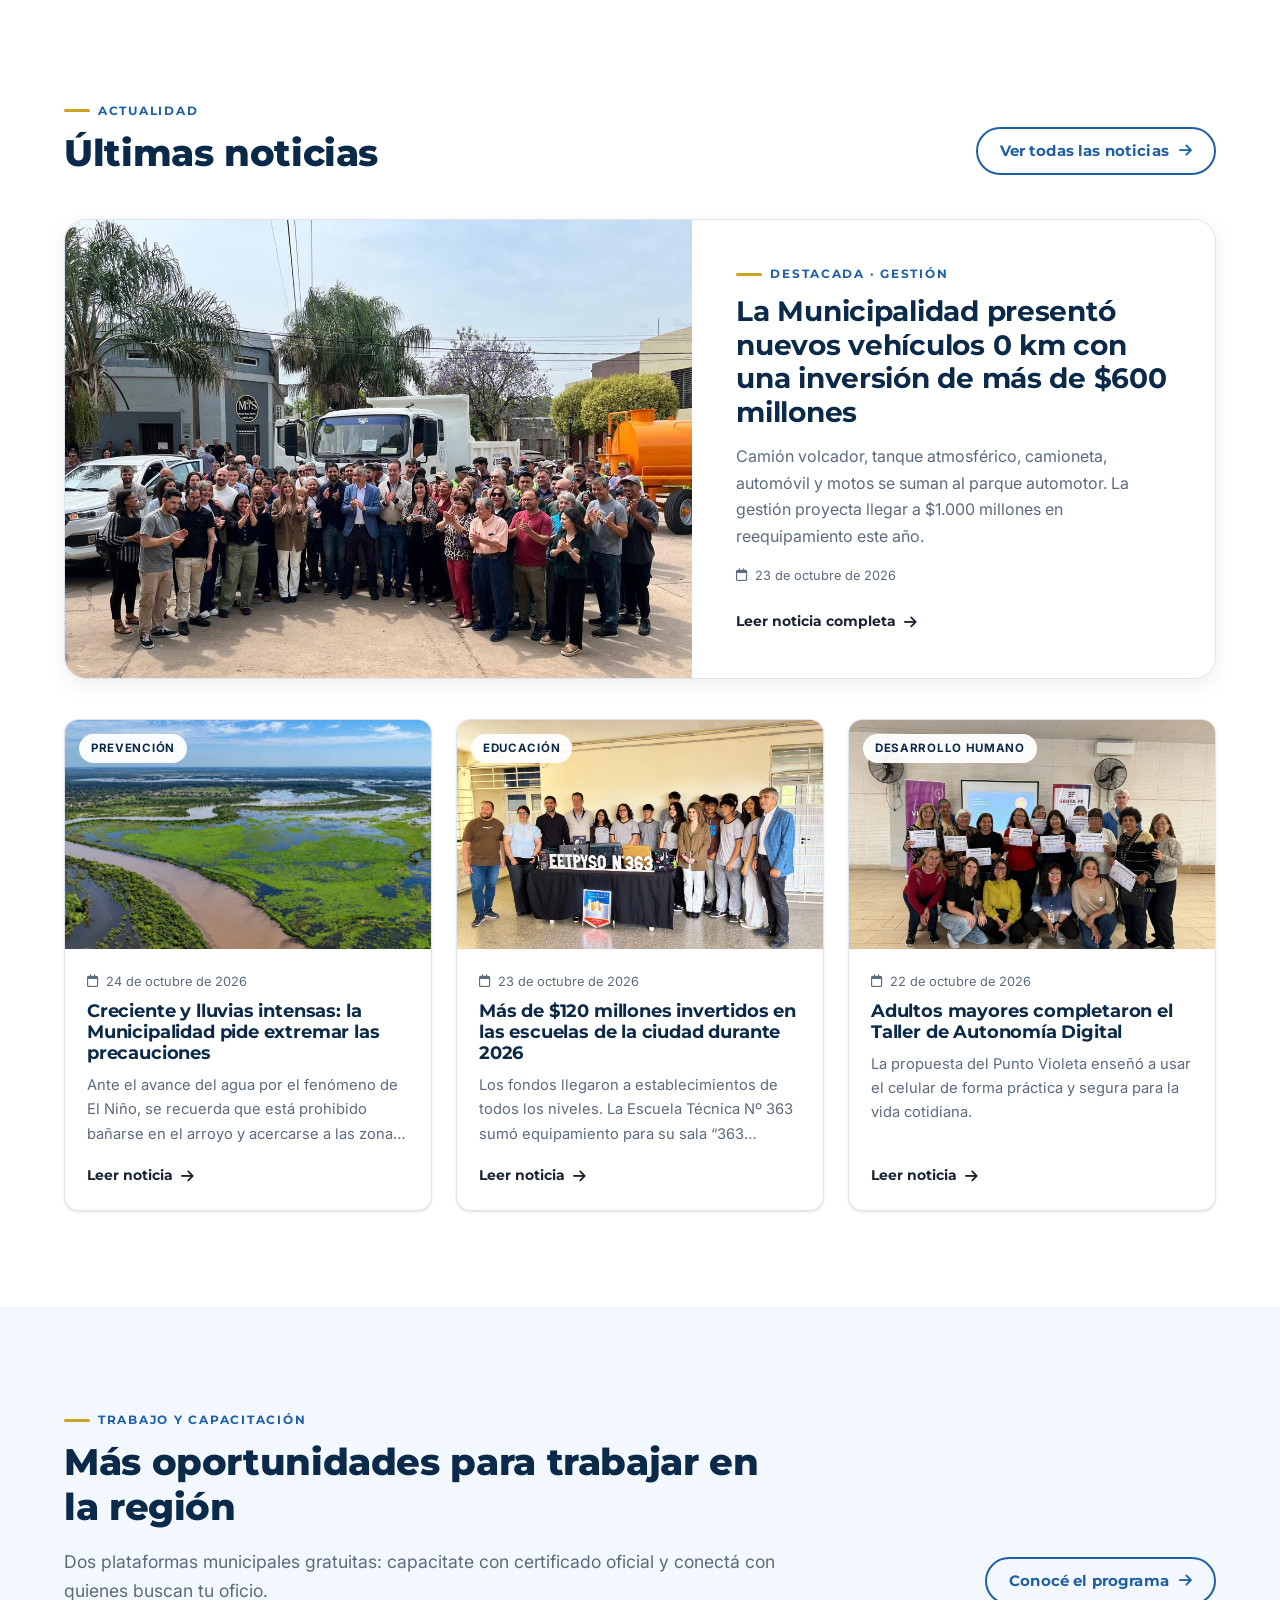
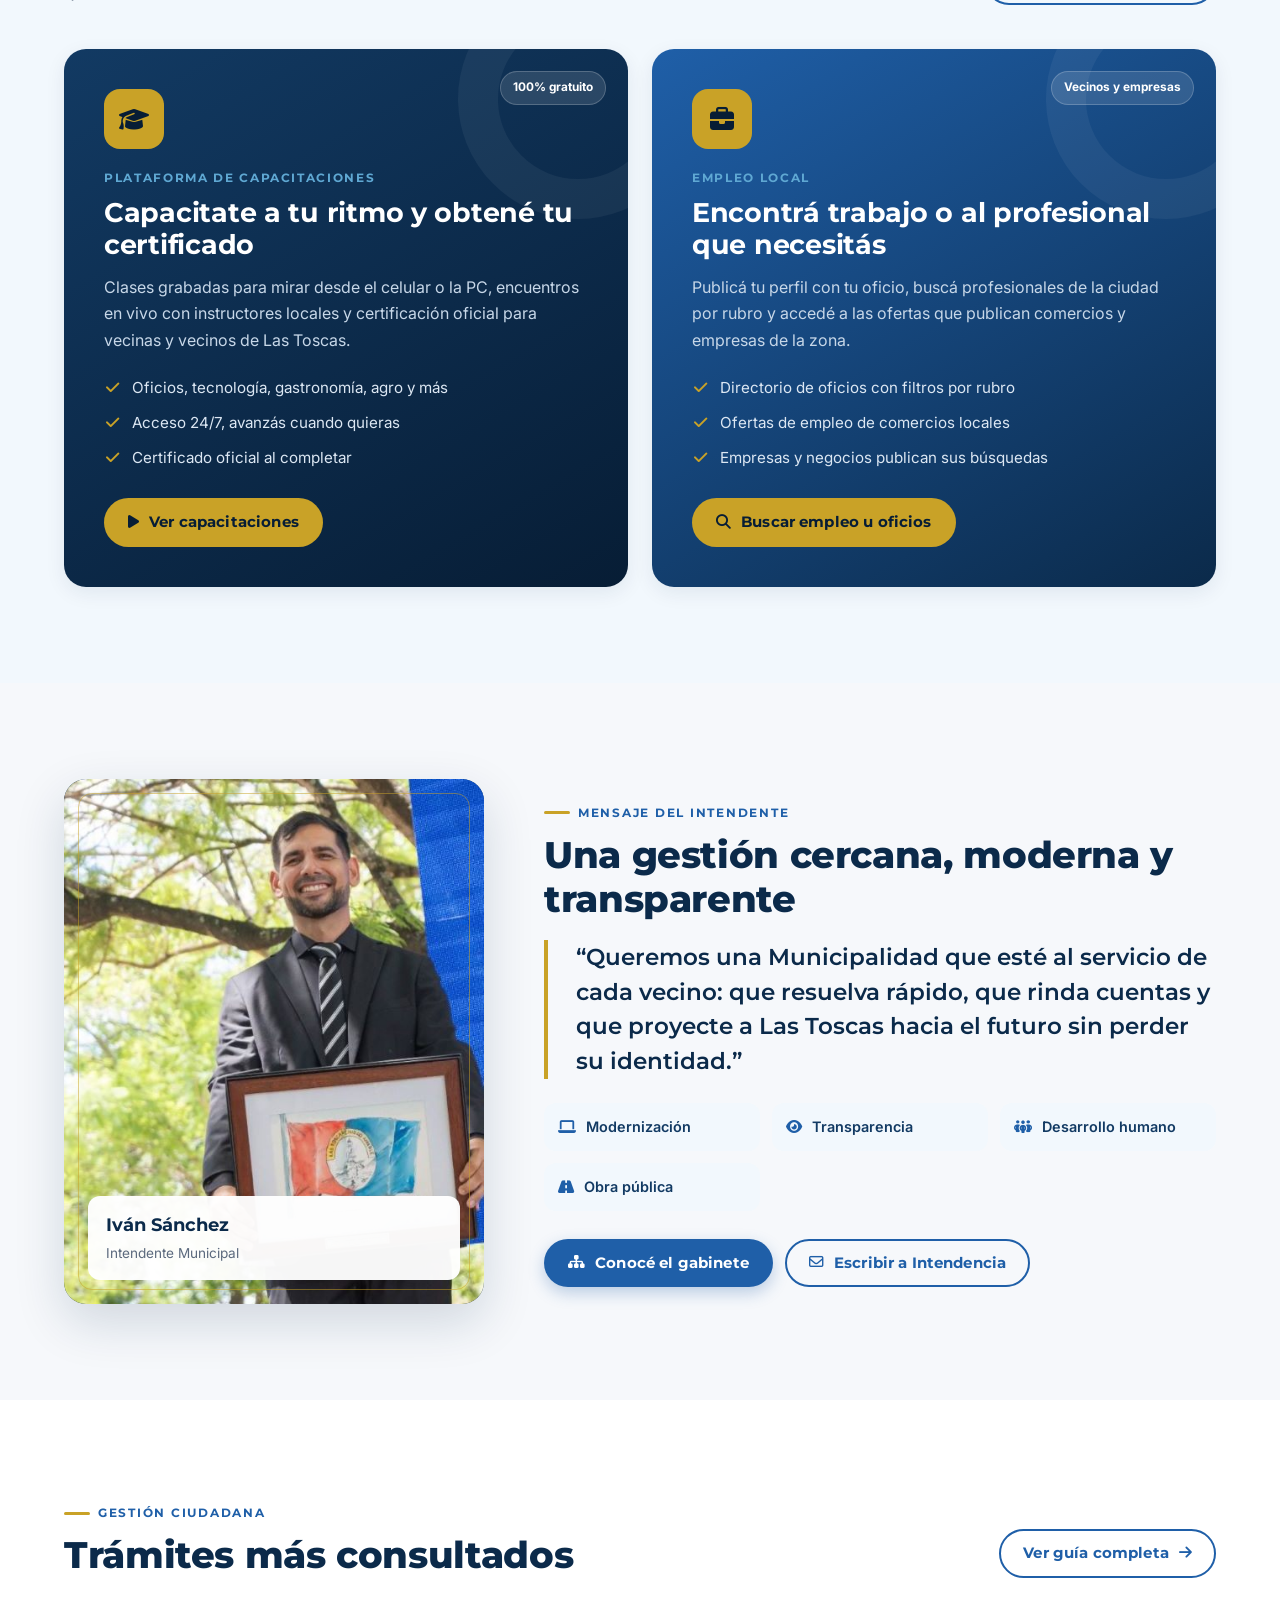
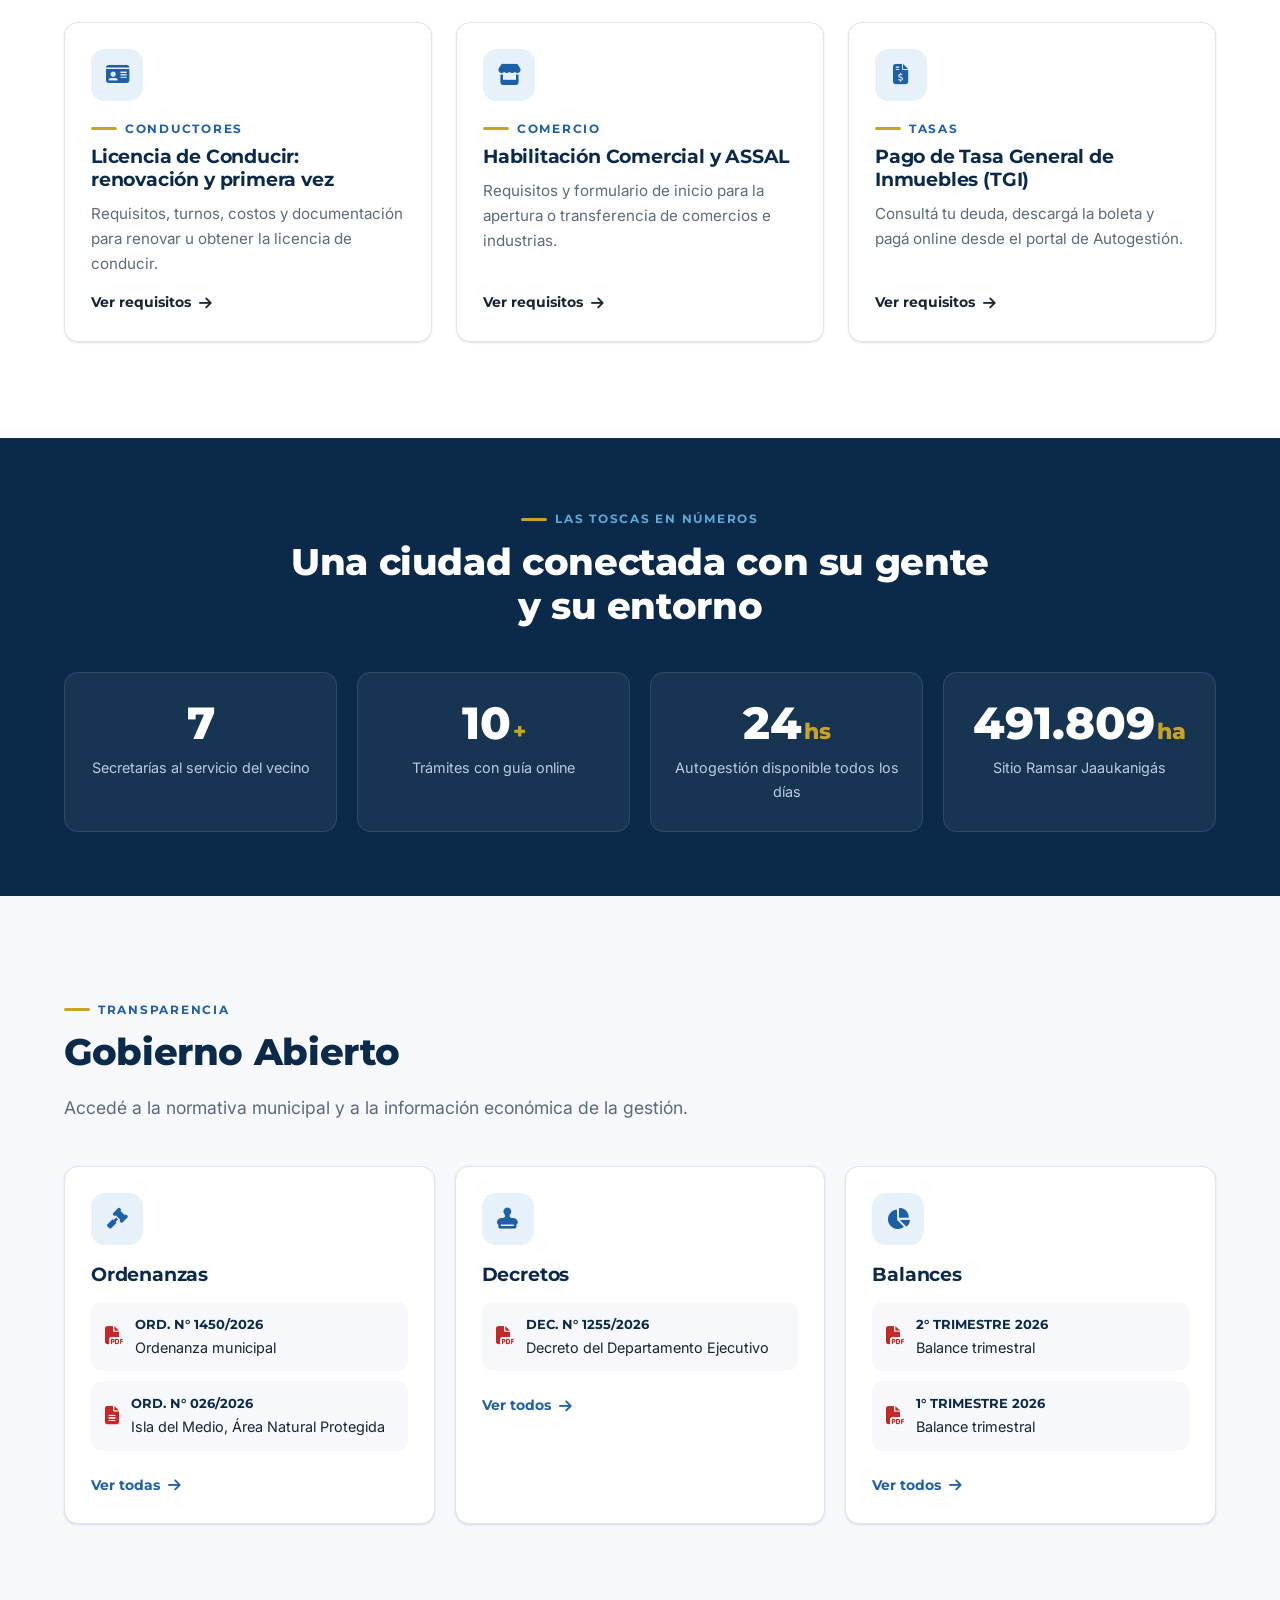
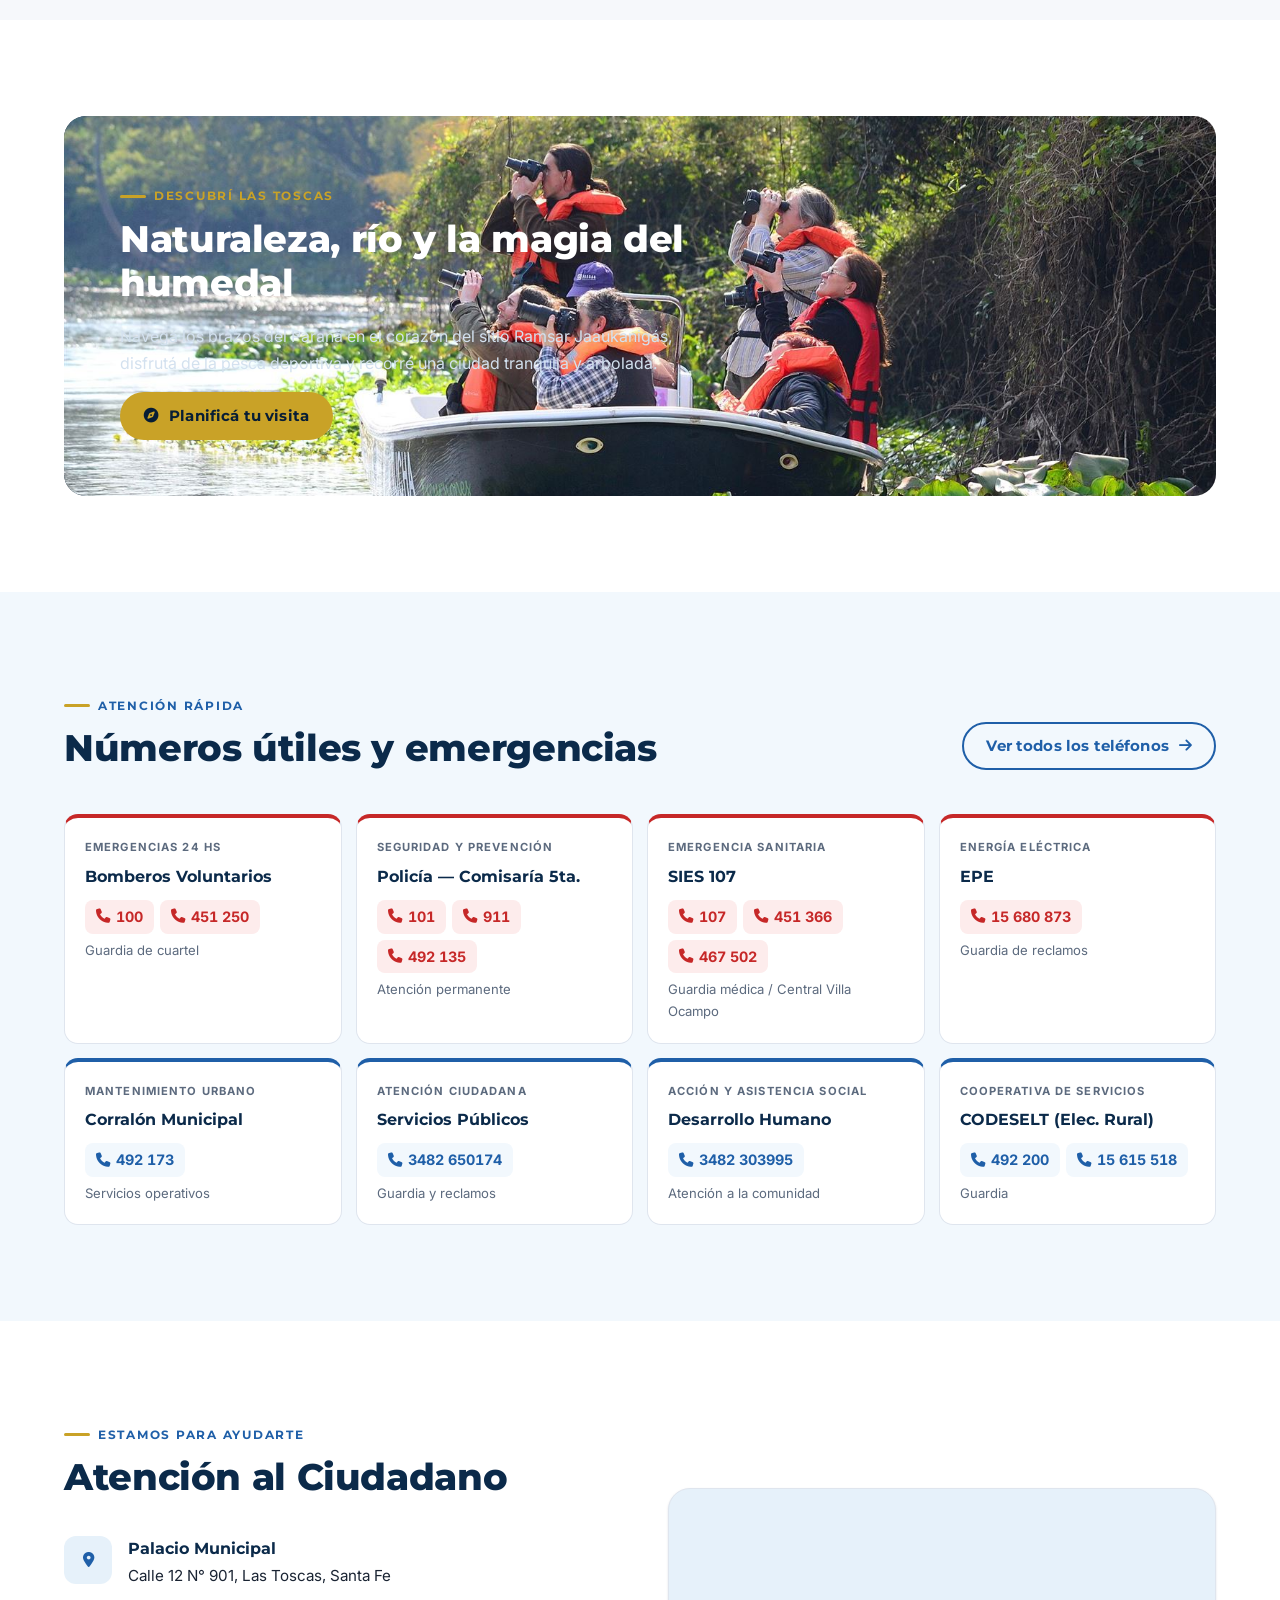
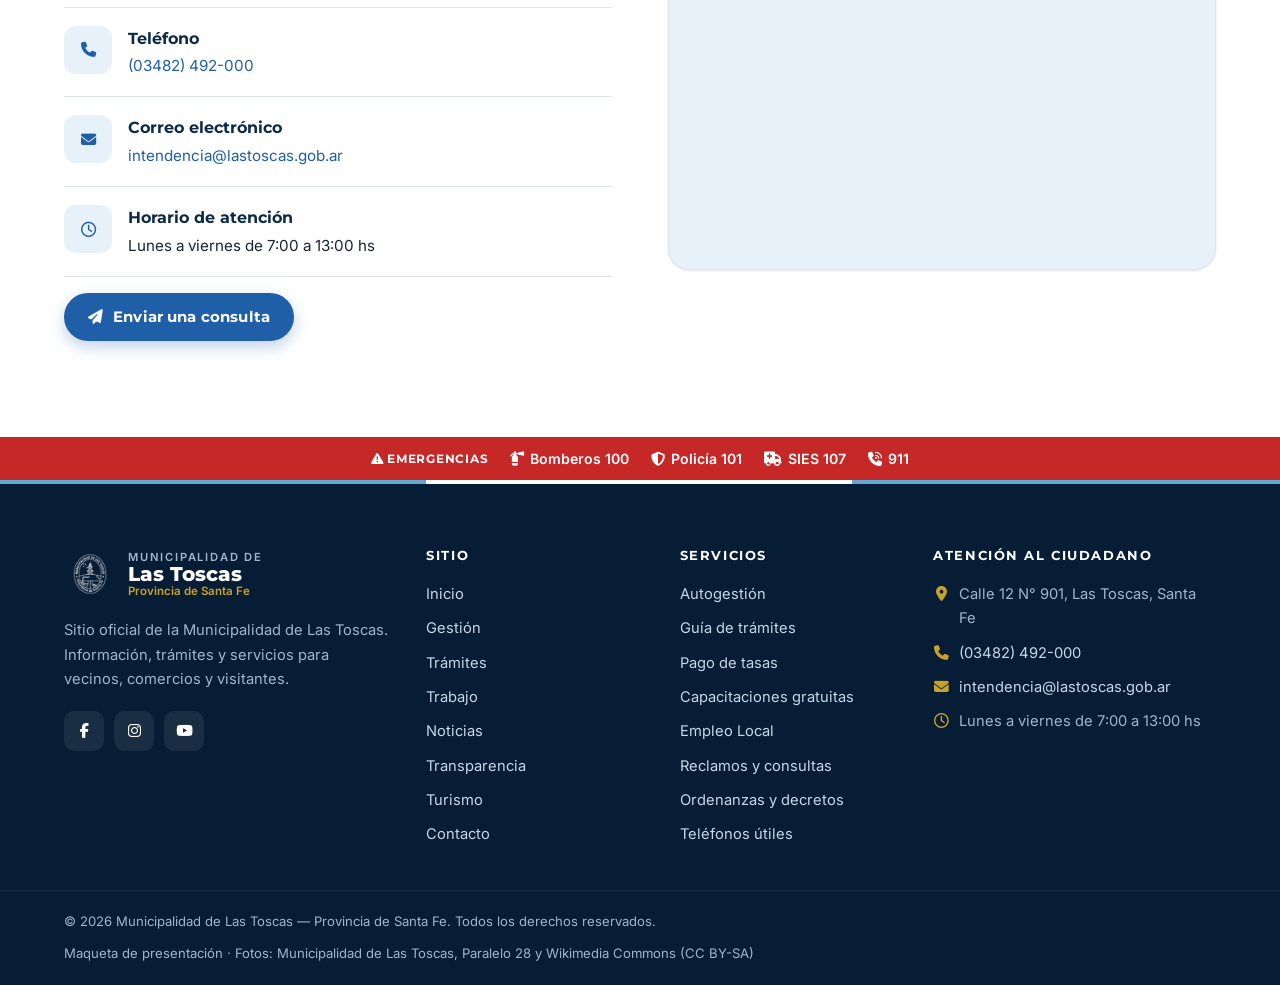
==== commit 80bc90d8: "Ubicación exacta de la Municipalidad en los mapas y nuevo organigrama - Mapas de Inicio y Contacto a" ====
--- a/index.html
+++ b/index.html
@@ -311,7 +311,7 @@
           <a class="btn btn--primary mt-2" href="contacto.html#formulario"><i class="fa-solid fa-paper-plane"></i>Enviar una consulta</a>
         </div>
         <div class="map reveal">
-          <iframe src="https://www.google.com/maps?q=Calle+12+901,+Las+Toscas,+Santa+Fe,+Argentina&output=embed" title="Mapa: ubicación del Palacio Municipal de Las Toscas" loading="lazy" referrerpolicy="no-referrer-when-downgrade"></iframe>
+          <iframe src="https://www.google.com/maps?q=-28.354166,-59.257671&z=17&output=embed" title="Mapa: ubicación del Palacio Municipal de Las Toscas" loading="lazy" referrerpolicy="no-referrer-when-downgrade"></iframe>
         </div>
       </div>
     </section>
--- a/assets/css/styles.css
+++ b/assets/css/styles.css
@@ -428,21 +428,71 @@
 .team-card p { font-size: .92rem; color: var(--ink-500); flex: 1; }
 .team-card__mail { display: inline-flex; align-items: center; gap: 8px; font-size: .86rem; font-weight: 600; word-break: break-all; }
 
-.org { display: flex; flex-direction: column; align-items: center; gap: 0; }
-.org__node { background: var(--navy-800); color: #fff; padding: 14px 22px; border-radius: 12px; text-align: center; font-family: var(--font-head); font-weight: 700; box-shadow: var(--shadow); }
-.org__node small { display: block; font-family: var(--font-body); font-weight: 500; font-size: .78rem; color: #b9cbe0; }
-.org__node--gold { background: var(--gold-500); color: var(--navy-900); }
-.org__node--gold small { color: var(--navy-700); }
-.org__line { width: 2px; height: 28px; background: var(--ink-300); }
-.org__row { position: relative; display: grid; grid-template-columns: 1fr; gap: 12px; width: 100%; padding-top: 0; }
-.org__row .org__node { background: var(--surface); color: var(--navy-800); border: 1px solid var(--line); box-shadow: var(--shadow-sm); font-size: .9rem; }
-.org__row .org__node small { color: var(--ink-500); }
-@media (min-width: 700px) { .org__row { grid-template-columns: repeat(3, 1fr); } }
+/* Organigrama: intendencia arriba y secretarías debajo (lista en celular, panel en tablet, árbol en PC) */
+.org { --org-line: var(--ink-300); --org-gap: 32px; display: flex; flex-direction: column; align-items: center; }
+.org__head {
+  position: relative; display: flex; align-items: center; gap: 16px; padding: 18px 26px 18px 18px;
+  background: linear-gradient(135deg, var(--navy-800), var(--navy-700)); color: #fff;
+  border-radius: var(--radius-lg); box-shadow: var(--shadow-lg); border-top: 4px solid var(--gold-500); text-align: left;
+}
+.org__head-icon {
+  flex: none; display: grid; place-items: center; width: 56px; height: 56px; border-radius: 50%;
+  background: var(--gold-500); color: var(--navy-900); font-size: 1.4rem; box-shadow: 0 0 0 5px rgba(201, 162, 39, .22);
+}
+.org__kicker { display: block; font-size: .68rem; font-weight: 700; letter-spacing: .14em; text-transform: uppercase; color: var(--gold-500); }
+.org__head strong { display: block; font-family: var(--font-head); font-size: 1.25rem; line-height: 1.2; color: #fff; }
+.org__head small { display: block; font-size: .86rem; color: #c9d7e8; }
+.org__line { width: 2px; height: var(--org-gap); background: linear-gradient(var(--gold-500), var(--org-line)); }
+.org__row { position: relative; display: grid; grid-template-columns: 1fr; gap: 12px; width: 100%; max-width: 560px; padding-left: 30px; }
+.org__row::before { content: ""; position: absolute; left: 11px; top: -2px; bottom: 34px; width: 2px; background: var(--org-line); border-radius: 2px; }
+.org__node {
+  position: relative; display: grid; grid-template-columns: auto 1fr; grid-template-rows: auto auto auto; column-gap: 14px; align-items: center;
+  padding: 14px 16px; background: var(--surface); border: 1px solid var(--line); border-radius: var(--radius);
+  box-shadow: var(--shadow-sm); color: var(--ink-700); text-align: left;
+  transition: transform .25s var(--ease), box-shadow .25s var(--ease), border-color .25s var(--ease);
+}
+.org__node::before { content: ""; position: absolute; left: -19px; top: 50%; width: 19px; height: 2px; background: var(--org-line); }
+.org__node::after { content: ""; position: absolute; left: -23px; top: calc(50% - 4px); width: 10px; height: 10px; border-radius: 50%; background: var(--blue-600); box-shadow: 0 0 0 3px var(--bg); }
+.org__node:hover { transform: translateY(-3px); box-shadow: var(--shadow); border-color: var(--blue-600); }
+.org__icon {
+  grid-row: 1 / span 3; display: grid; place-items: center; width: 46px; height: 46px; border-radius: 14px;
+  background: var(--sky-100); color: var(--blue-600); font-size: 1.1rem;
+}
+.org__area { font-family: var(--font-head); font-weight: 700; font-size: .92rem; line-height: 1.25; color: var(--heading); }
+.org__name { font-size: .86rem; font-weight: 600; color: var(--ink-700); margin-top: 2px; }
+.org__role { font-size: .7rem; font-weight: 700; letter-spacing: .08em; text-transform: uppercase; color: var(--ink-500); margin-top: 1px; }
+@media (max-width: 699px) {
+  .org { align-items: stretch; }
+  .org__line { margin-left: 11px; }
+  .org__row { max-width: none; }
+}
+html.dark-mode .org { --org-line: #3a5070; }
+html.dark-mode .org__head { background: linear-gradient(135deg, #16365c, #0f2742); }
+html.dark-mode .org__icon { color: var(--sky-400); }
+html.dark-mode .org__node:hover { border-color: var(--sky-400); }
+
+@media (min-width: 700px) {
+  .org__row {
+    grid-template-columns: repeat(4, 1fr); max-width: none; padding: 22px; gap: 14px;
+    border: 1px dashed var(--org-line); border-radius: var(--radius-lg); background: color-mix(in srgb, var(--surface) 55%, transparent);
+  }
+  .org__row::before { display: none; }
+  .org__node { grid-template-columns: 1fr; grid-template-rows: none; justify-items: center; text-align: center; padding: 20px 12px 16px; }
+  .org__node::before { display: none; }
+  .org__node::after { left: 0; right: 0; top: 0; width: auto; height: 3px; border-radius: var(--radius) var(--radius) 0 0; box-shadow: none; background: linear-gradient(90deg, var(--blue-600), var(--sky-400)); opacity: 0; transition: opacity .25s; }
+  .org__node:hover::after { opacity: 1; }
+  .org__icon { grid-row: auto; margin-bottom: 10px; width: 50px; height: 50px; border-radius: 50%; }
+  .org__area { min-height: 2.5em; display: flex; align-items: center; }
+  /* 4 + 3: la segunda fila queda centrada */
+  .org__node:nth-child(n+5) { margin-left: 50%; margin-right: -50%; }
+}
 @media (min-width: 1100px) {
-  .org__row { grid-template-columns: repeat(7, 1fr); gap: 10px; padding-top: 28px; }
-  .org__row::before { content: ""; position: absolute; top: 0; left: calc(100% / 14); right: calc(100% / 14); height: 2px; background: var(--ink-300); }
-  .org__row .org__node { position: relative; padding: 14px 10px; font-size: .82rem; }
-  .org__row .org__node::before { content: ""; position: absolute; top: -28px; left: 50%; width: 2px; height: 28px; background: var(--ink-300); }
+  .org__row { grid-template-columns: repeat(7, 1fr); gap: 12px; padding: var(--org-gap) 0 0; border: 0; border-radius: 0; background: none; }
+  .org__row::before { display: block; left: calc(100% / 14); right: calc(100% / 14); top: 0; bottom: auto; width: auto; height: 2px; }
+  .org__node:nth-child(n) { margin: 0; }
+  .org__node::before { display: block; left: 50%; top: calc(var(--org-gap) * -1); width: 2px; height: var(--org-gap); }
+  .org__area { font-size: .84rem; }
+  .org__name { font-size: .82rem; }
 }
 
 /* ---------- 10. Trámites ---------- */
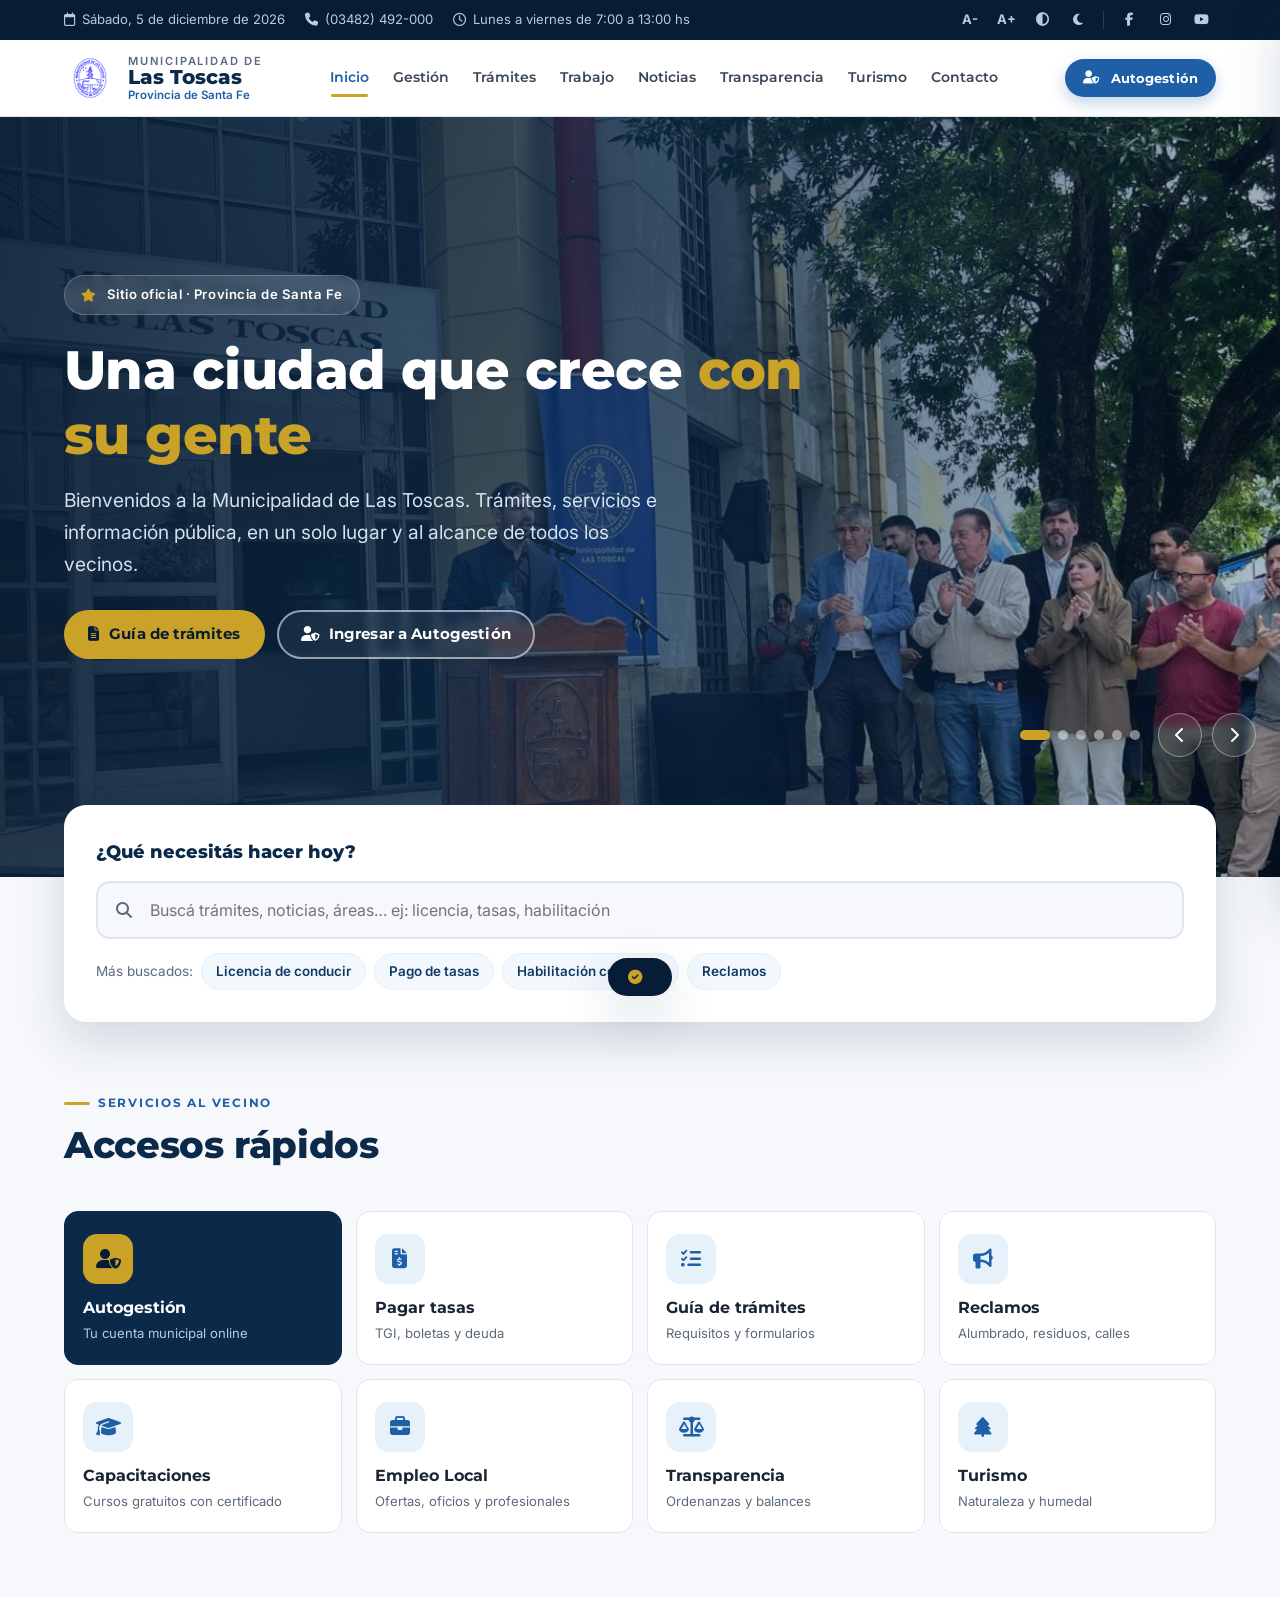
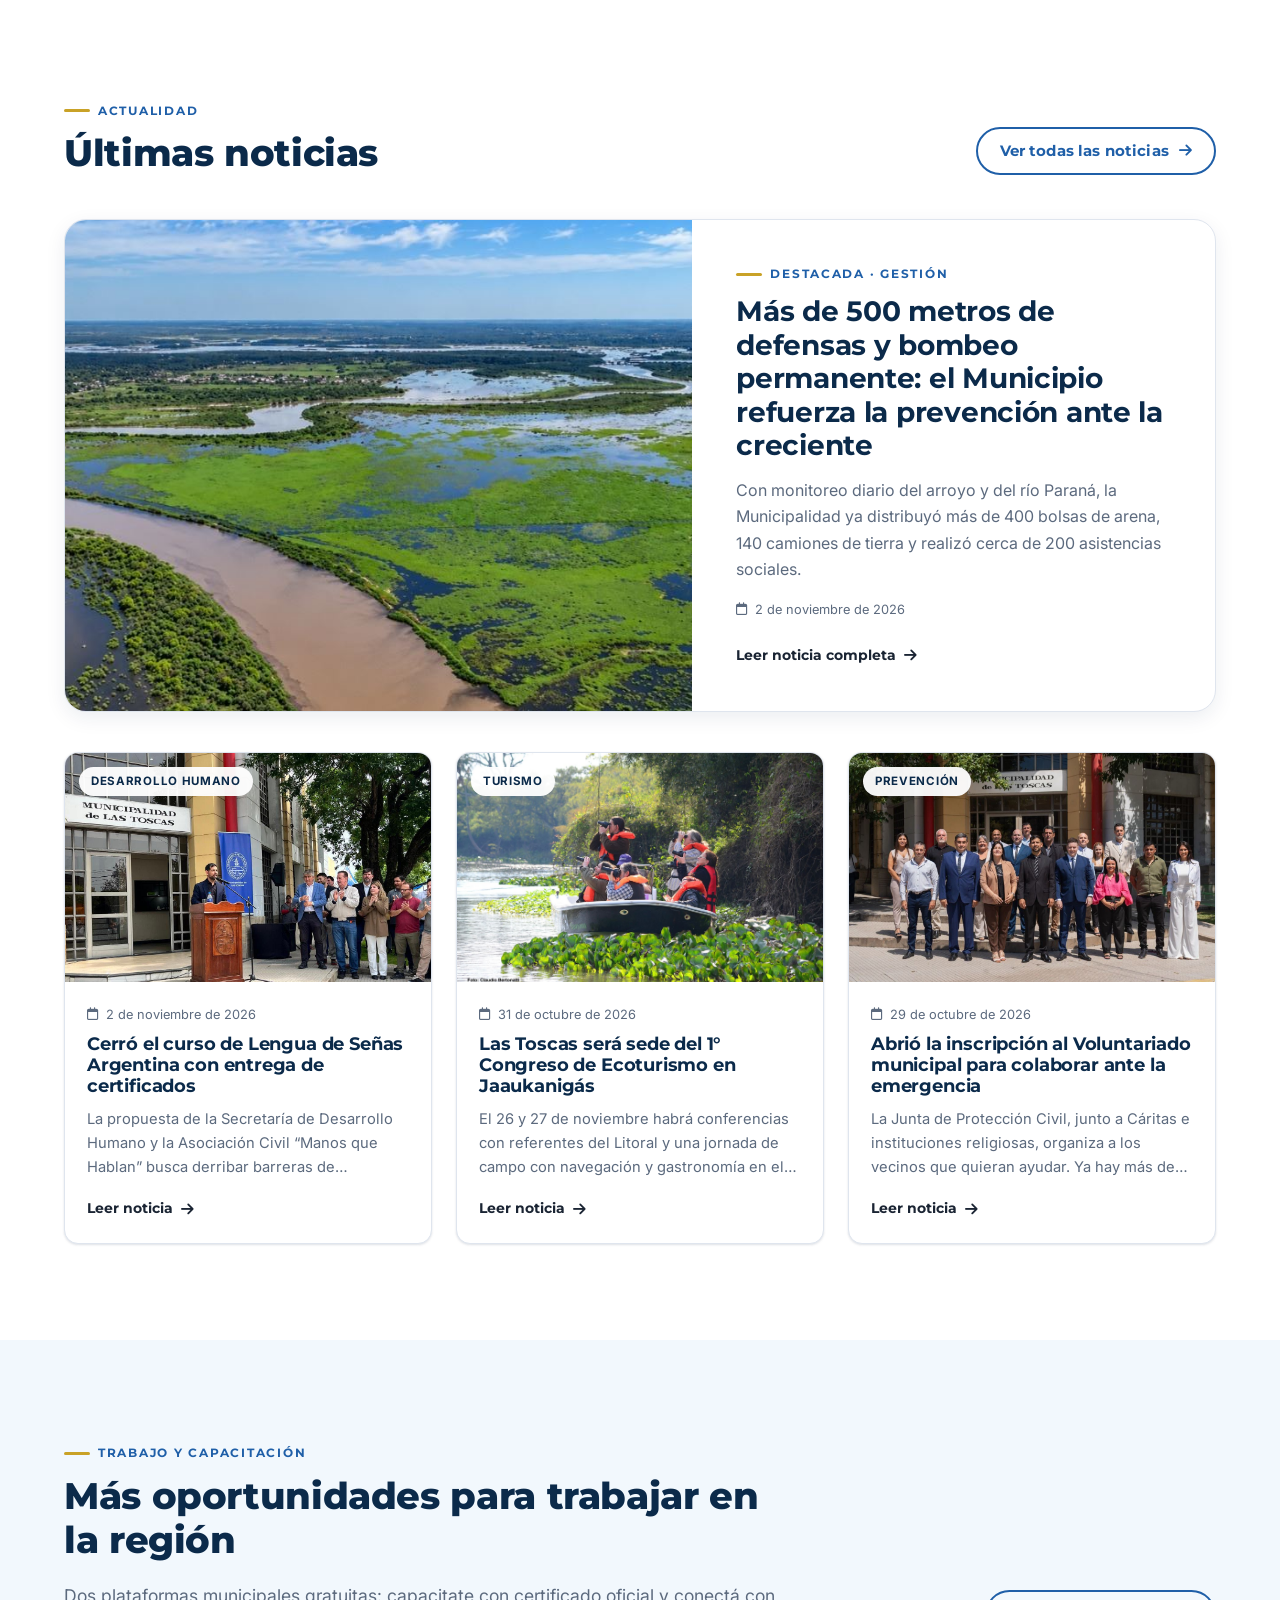
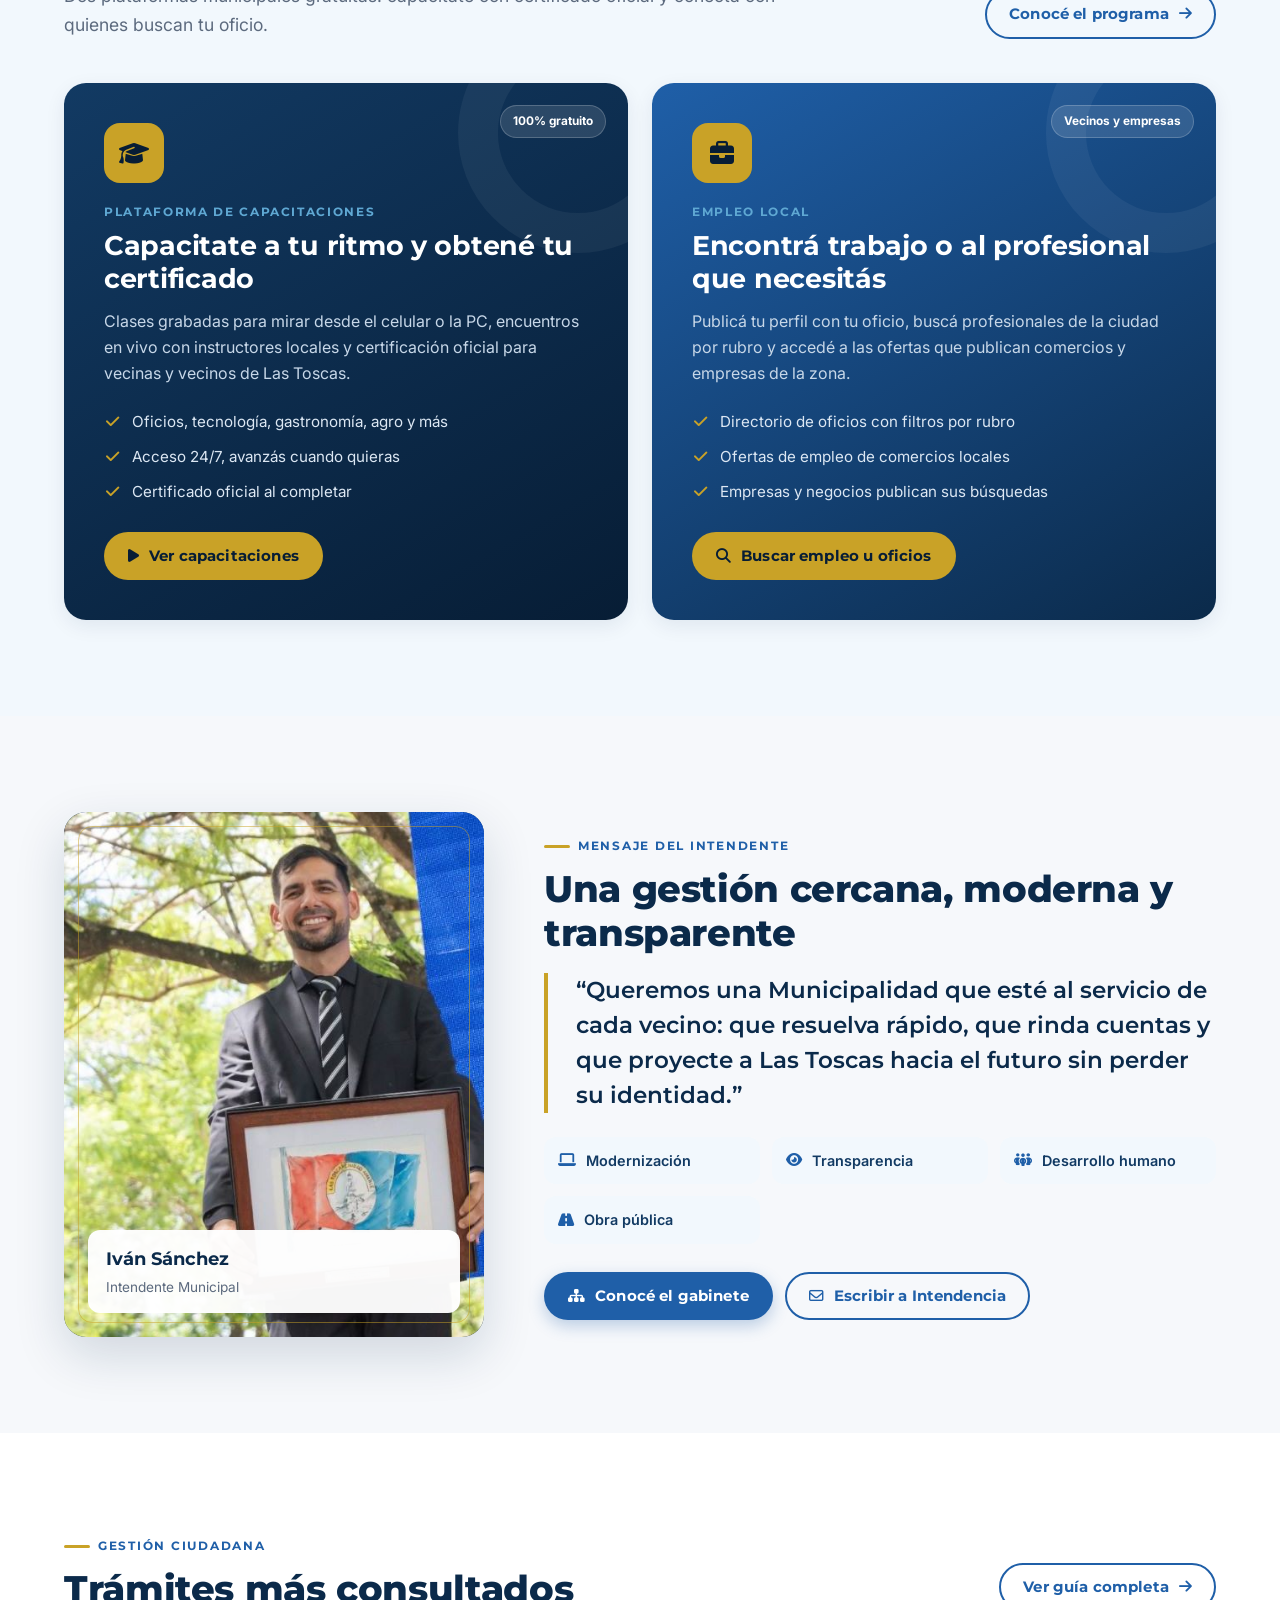
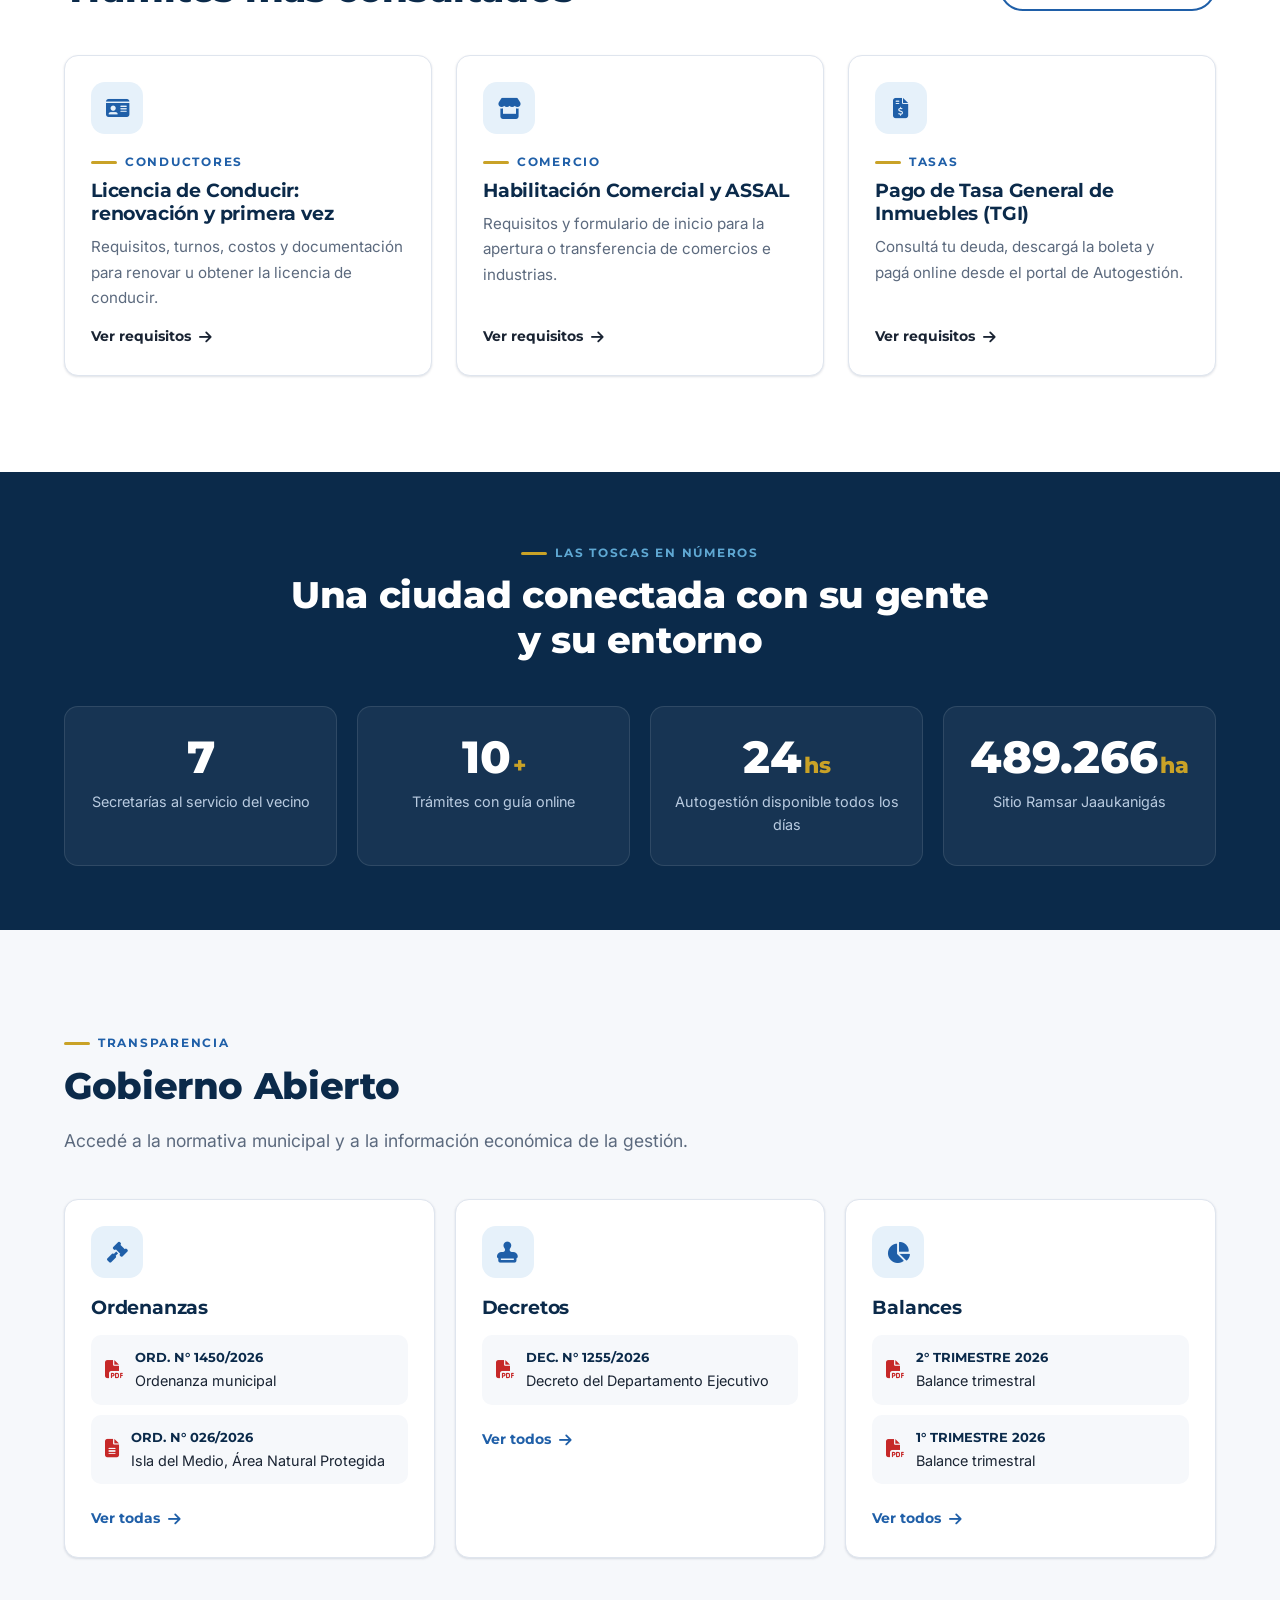
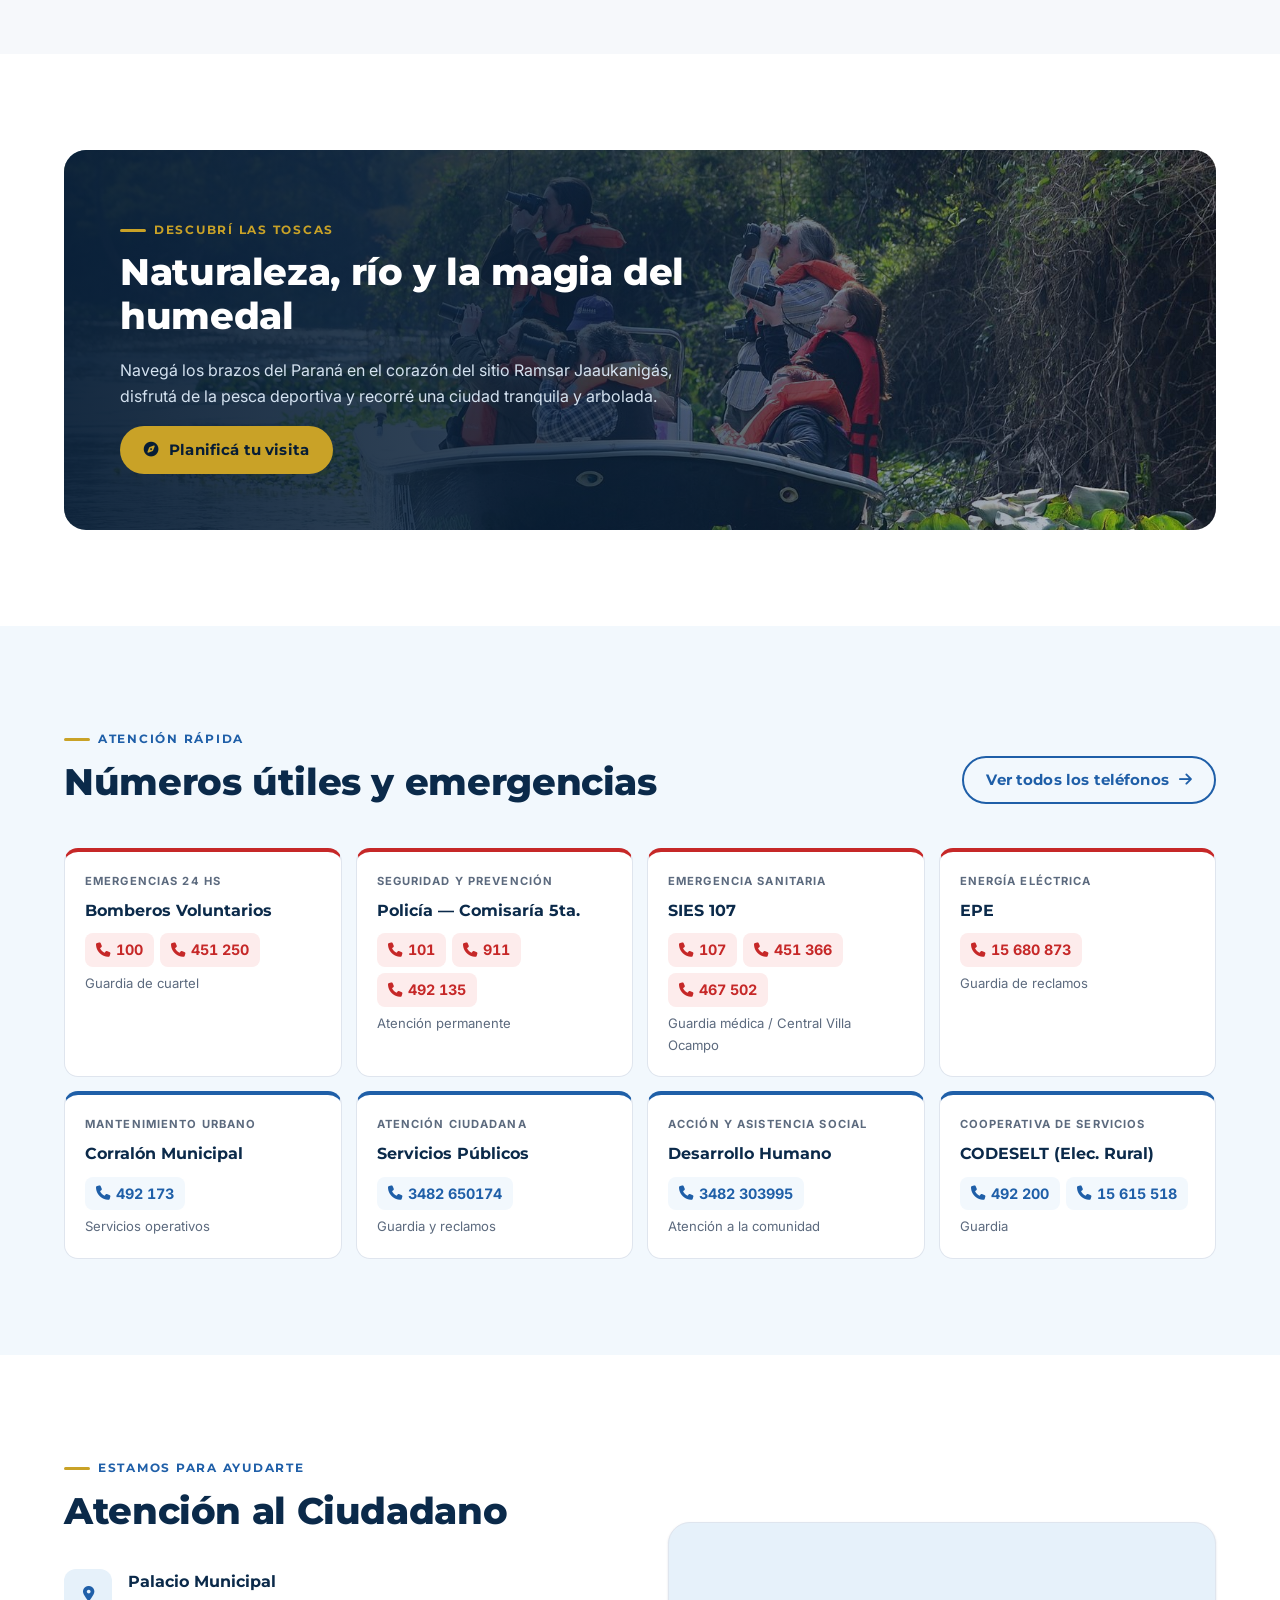
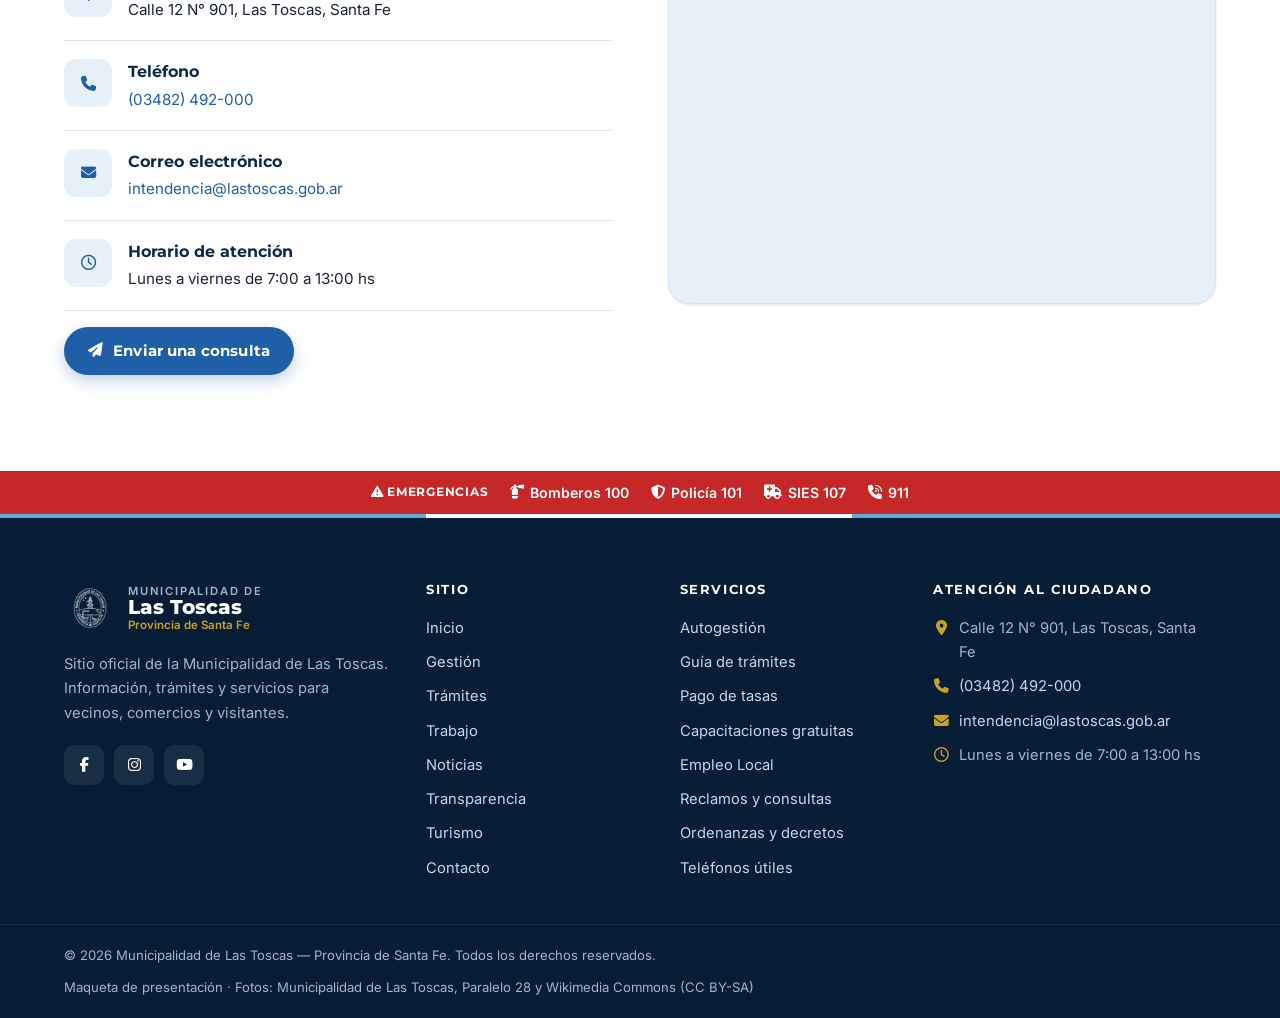
==== commit c272324a: "Estadísticas de visitas con GoatCounter (sin cookies) Co-Authored-By: Claude Opus 5.5 <noreply@anthr" ====
--- a/index.html
+++ b/index.html
@@ -17,6 +17,8 @@
   <link href="https://fonts.googleapis.com/css2?family=Inter:wght@400;500;600;700&family=Montserrat:wght@600;700;800&display=swap" rel="stylesheet">
   <link rel="stylesheet" href="https://cdnjs.cloudflare.com/ajax/libs/font-awesome/6.5.2/css/all.min.css">
   <link rel="stylesheet" href="assets/css/styles.css">
+  <!-- Estadísticas de visitas (GoatCounter: sin cookies) -->
+  <script data-goatcounter="https://lbrnqru.goatcounter.com/count" async src="//gc.zgo.at/count.js"></script>
 </head>
 <body data-page="inicio">
   <div id="site-header"></div>
--- a/assets/css/styles.css
+++ b/assets/css/styles.css
@@ -9,6 +9,7 @@
   --navy-800: #0b2a4a;
   --navy-700: #123a63;
   --blue-600: #1f5fa8;
+  --blue-solid: var(--blue-600);
   --blue-500: #2a73c4;
   --sky-400: #5fa8d3;
   --sky-100: #e6f1fa;
@@ -111,12 +112,12 @@
   white-space: nowrap;
 }
 .btn:hover { transform: translateY(-2px); }
-.btn--primary { background: var(--blue-600); color: #fff; box-shadow: 0 6px 16px rgba(31, 95, 168, .28); }
+.btn--primary { background: var(--blue-solid); color: #fff; box-shadow: 0 6px 16px rgba(31, 95, 168, .28); }
 .btn--primary:hover { background: var(--navy-800); color: #fff; }
 .btn--gold { background: var(--gold-500); color: var(--navy-900); }
 .btn--gold:hover { background: #b38e1d; color: var(--navy-900); }
 .btn--outline { border-color: var(--blue-600); color: var(--blue-600); background: transparent; }
-.btn--outline:hover { background: var(--blue-600); color: #fff; }
+.btn--outline:hover { background: var(--blue-solid); color: #fff; }
 .btn--ghost-light { border-color: rgba(255, 255, 255, .55); color: #fff; background: rgba(255, 255, 255, .06); backdrop-filter: blur(4px); }
 .btn--ghost-light:hover { background: #fff; color: var(--navy-800); }
 .btn--sm { min-height: 38px; padding: 6px 16px; font-size: .84rem; }
@@ -130,7 +131,7 @@
 .topbar .container { display: flex; align-items: center; justify-content: space-between; gap: 16px; min-height: 40px; }
 .topbar__info { display: flex; gap: 20px; align-items: center; }
 .topbar__info span, .topbar__info a { display: inline-flex; align-items: center; gap: 7px; color: #b9cbe0; white-space: nowrap; }
-@media (max-width: 399px) { .topbar__tools a { display: none; } .topbar__sep { display: none; } }
+@media (max-width: 399px) { .topbar .topbar__tools a { display: none; } .topbar__sep { display: none; } }
 .topbar__info a:hover { color: #fff; }
 .topbar__info .hide-sm { display: none; }
 .topbar__tools { display: flex; align-items: center; gap: 6px; }
@@ -237,7 +238,7 @@
 .finder__tags { display: flex; flex-wrap: wrap; gap: 8px; margin-top: 14px; align-items: center; font-size: .85rem; color: var(--ink-500); }
 .chip { display: inline-flex; align-items: center; gap: 6px; padding: 6px 14px; border-radius: 999px; background: var(--sky-50); border: 1px solid var(--sky-100); color: var(--navy-700); font-size: .84rem; font-weight: 600; transition: background .2s, color .2s; }
 button.chip { cursor: pointer; }
-.chip:hover, .chip.is-active { background: var(--blue-600); border-color: var(--blue-600); color: #fff; }
+.chip:hover, .chip.is-active { background: var(--blue-solid); border-color: var(--blue-solid); color: #fff; }
 .finder__results { position: absolute; left: 0; right: 0; top: calc(100% + 8px); background: #fff; border-radius: 14px; box-shadow: var(--shadow-lg); border: 1px solid var(--line); list-style: none; padding: 8px; max-height: 340px; overflow-y: auto; display: none; z-index: 10; }
 .finder__results.is-open { display: block; }
 .finder__results a { display: flex; align-items: center; gap: 12px; padding: 11px 12px; border-radius: 10px; color: var(--ink-900); }
@@ -256,7 +257,7 @@
 }
 .quick:hover { transform: translateY(-4px); box-shadow: var(--shadow); border-color: var(--sky-400); color: var(--ink-900); }
 .quick__icon { display: grid; place-items: center; width: 50px; height: 50px; border-radius: 14px; background: var(--sky-100); color: var(--blue-600); font-size: 1.25rem; transition: background .25s, color .25s; }
-.quick:hover .quick__icon { background: var(--blue-600); color: #fff; }
+.quick:hover .quick__icon { background: var(--blue-solid); color: #fff; }
 .quick__title { font-family: var(--font-head); font-weight: 700; font-size: .98rem; line-height: 1.25; }
 .quick__desc { font-size: .82rem; color: var(--ink-500); line-height: 1.4; margin-top: -8px; }
 .quick--featured { background: var(--navy-800); border-color: var(--navy-800); color: #fff; }
@@ -304,7 +305,7 @@
 .mayor__portrait { position: relative; aspect-ratio: 4 / 5; border-radius: var(--radius-lg); overflow: hidden; background: linear-gradient(160deg, var(--navy-700), var(--navy-900)); box-shadow: var(--shadow-lg); display: grid; place-items: center; }
 .mayor__portrait img.mayor__crest { width: 52%; filter: brightness(0) invert(1); opacity: .9; }
 .mayor__portrait img.mayor__photo { position: absolute; inset: 0; width: 100%; height: 100%; object-fit: cover; object-position: center top; }
-.mayor__portrait::after { content: ""; position: absolute; inset: 14px; border: 1px solid rgba(201, 162, 39, .5); border-radius: calc(var(--radius-lg) - 8px); pointer-events: none; }
+.mayor__portrait::after { content: ""; position: absolute; z-index: 1; inset: 14px; border: 1px solid rgba(201, 162, 39, .5); border-radius: calc(var(--radius-lg) - 8px); pointer-events: none; }
 .mayor__plate { position: absolute; left: 24px; right: 24px; bottom: 24px; padding: 14px 18px; border-radius: 12px; background: rgba(255, 255, 255, .96); }
 .mayor__plate strong { display: block; font-family: var(--font-head); color: var(--heading); font-size: 1.1rem; }
 .mayor__plate span { font-size: .85rem; color: var(--ink-500); }
@@ -335,7 +336,7 @@
 .phone__nums { display: flex; flex-wrap: wrap; gap: 6px; margin-top: 4px; }
 .phone__nums a { display: inline-flex; align-items: center; gap: 6px; padding: 5px 11px; border-radius: 8px; background: var(--sky-50); color: var(--blue-600); font-weight: 700; font-size: .9rem; font-variant-numeric: tabular-nums; }
 .phone--urgent .phone__nums a { background: var(--red-50); color: var(--red-600); }
-.phone__nums a:hover { background: var(--blue-600); color: #fff; }
+.phone__nums a:hover { background: var(--blue-solid); color: #fff; }
 .phone--urgent .phone__nums a:hover { background: var(--red-600); color: #fff; }
 .phone__note { font-size: .82rem; color: var(--ink-500); }
 
@@ -357,9 +358,9 @@
 /* Banner turismo */
 .banner { position: relative; border-radius: var(--radius-lg); overflow: hidden; color: #fff; min-height: 380px; display: flex; align-items: flex-end; }
 .banner > img { position: absolute; inset: 0; width: 100%; height: 100%; object-fit: cover; }
-.banner::before { content: ""; position: absolute; inset: 0; background: linear-gradient(90deg, rgba(7, 29, 53, .94) 0%, rgba(7, 29, 53, .8) 45%, rgba(7, 29, 53, .15) 100%); }
-@media (max-width: 699px) { .banner::before { background: linear-gradient(0deg, rgba(7, 29, 53, .95) 30%, rgba(7, 29, 53, .4) 100%); } }
-.banner__body { position: relative; padding: clamp(24px, 5vw, 56px); max-width: 680px; }
+.banner::before { content: ""; position: absolute; inset: 0; z-index: 1; background: linear-gradient(90deg, rgba(7, 29, 53, .94) 0%, rgba(7, 29, 53, .8) 45%, rgba(7, 29, 53, .15) 100%); }
+@media (max-width: 699px) { .banner::before { background: linear-gradient(0deg, rgba(7, 29, 53, .96) 0%, rgba(7, 29, 53, .88) 60%, rgba(7, 29, 53, .6) 100%); } }
+.banner__body { position: relative; z-index: 2; padding: clamp(24px, 5vw, 56px); max-width: 680px; }
 .banner__body h2 { color: #fff; }
 .banner__body p { color: #d3e1ef; }
 
@@ -515,7 +516,7 @@
 .acc__cat { display: none; padding: 4px 10px; border-radius: 999px; background: var(--gold-100); color: #7a6111; font-size: .72rem; font-weight: 700; text-transform: uppercase; letter-spacing: .05em; }
 @media (min-width: 700px) { .acc__cat { display: inline-block; } }
 .acc__chev { flex: none; width: 34px; height: 34px; display: grid; place-items: center; border-radius: 50%; background: var(--bg); color: var(--navy-800); transition: transform .3s var(--ease), background .2s; }
-.acc.is-open .acc__chev { transform: rotate(180deg); background: var(--blue-600); color: #fff; }
+.acc.is-open .acc__chev { transform: rotate(180deg); background: var(--blue-solid); color: #fff; }
 .acc__panel { display: grid; grid-template-rows: 0fr; transition: grid-template-rows .35s var(--ease); }
 .acc.is-open .acc__panel { grid-template-rows: 1fr; }
 .acc__inner { overflow: hidden; }
@@ -572,7 +573,7 @@
 .share { display: flex; flex-wrap: wrap; align-items: center; gap: 10px; margin-top: 28px; padding-top: 22px; border-top: 1px solid var(--line); }
 .share b { font-family: var(--font-head); font-size: .88rem; color: var(--heading); margin-right: 6px; }
 .share a, .share button { display: inline-grid; place-items: center; width: 42px; height: 42px; border-radius: 50%; border: 1px solid var(--line); background: var(--surface); color: var(--navy-800); transition: background .2s, color .2s; }
-.share a:hover, .share button:hover { background: var(--blue-600); border-color: var(--blue-600); color: #fff; }
+.share a:hover, .share button:hover { background: var(--blue-solid); border-color: var(--blue-solid); color: #fff; }
 .aside-box { background: var(--surface); border: 1px solid var(--line); border-radius: var(--radius); padding: 22px; margin-bottom: 20px; }
 .aside-box h3 { font-size: 1rem; margin-bottom: 14px; }
 .mini-news { list-style: none; display: grid; gap: 14px; }
@@ -581,7 +582,7 @@
 .mini-news small { display: block; color: var(--ink-500); font-weight: 400; margin-top: 3px; }
 
 .pagination { display: flex; justify-content: center; gap: 8px; margin-top: 36px; }
-.pagination button { min-width: 42px; height: 42px; padding: 0 12px; border-radius: 10px; border: 1px solid var(--line); background: var(--surface); font-weight: 700; color: var(--navy-800); }
+.pagination button { min-width: 42px; height: 42px; padding: 0 12px; border-radius: 10px; border: 1px solid var(--line); background: var(--surface); font-weight: 700; color: var(--heading); }
 .pagination button:hover:not(:disabled) { border-color: var(--blue-600); color: var(--blue-600); }
 .pagination button[aria-current="page"] { background: var(--navy-800); border-color: var(--navy-800); color: #fff; }
 .pagination button:disabled { opacity: .4; cursor: not-allowed; }
@@ -690,7 +691,7 @@
 .footer__bottom .container { display: flex; flex-wrap: wrap; justify-content: space-between; gap: 10px; padding-block: 20px; font-size: .82rem; }
 .footer__flag { height: 4px; background: linear-gradient(90deg, var(--sky-400) 0 33.3%, #fff 33.3% 66.6%, var(--sky-400) 66.6%); }
 
-.to-top { position: fixed; right: 18px; bottom: 18px; z-index: 90; width: 48px; height: 48px; border-radius: 50%; border: 0; background: var(--blue-600); color: #fff; box-shadow: var(--shadow-lg); opacity: 0; visibility: hidden; transform: translateY(16px); transition: opacity .3s, transform .3s, visibility .3s, background .2s; }
+.to-top { position: fixed; right: 18px; bottom: 18px; z-index: 90; width: 48px; height: 48px; border-radius: 50%; border: 0; background: var(--blue-solid); color: #fff; box-shadow: var(--shadow-lg); opacity: 0; visibility: hidden; transform: translateY(16px); transition: opacity .3s, transform .3s, visibility .3s, background .2s; }
 .to-top.is-visible { opacity: 1; visibility: visible; transform: none; }
 .to-top:hover { background: var(--navy-800); }
 
@@ -720,7 +721,7 @@
   --bg: #0a1522; --surface: #111f31; --line: #22354d;
   --ink-900: #e4ebf3; --ink-700: #c2cddb; --ink-500: #93a3b7; --ink-300: #5f6f84;
   --heading: #eef3f9;
-  --blue-600: #3b82d0; --navy-800: #0f3157; --navy-900: #061423;
+  --blue-600: #6aa6e6; --blue-solid: #2563b8; --navy-800: #0f3157; --navy-900: #061423;
   --sky-50: #13243a; --sky-100: #1a304b;
   --gold-100: #3a3116; --red-50: #3b1a1c;
   --shadow-sm: 0 1px 2px rgba(0, 0, 0, .35), 0 1px 3px rgba(0, 0, 0, .4);
@@ -735,6 +736,8 @@
 html.dark-mode .news-card__tag { background: rgba(17, 31, 49, .92); color: var(--heading); }
 html.dark-mode .chip, html.dark-mode .pillar, html.dark-mode .alert--info { color: var(--ink-700); }
 html.dark-mode .chip:hover, html.dark-mode .chip.is-active { color: #fff; }
+html.dark-mode .phone--urgent .phone__nums a, html.dark-mode .field label .req, html.dark-mode .field__error { color: #ff8f86; }
+html.dark-mode .acc__cat { color: #ecc960; }
 html.dark-mode .alert--success { background: #12301f; color: #a8dcbc; border-color: #1f5a37; }
 html.dark-mode .footer__flag { background: linear-gradient(90deg, var(--sky-400) 0 33.3%, #dfe8f2 33.3% 66.6%, var(--sky-400) 66.6%); }
 html.dark-mode img { filter: brightness(.92); }
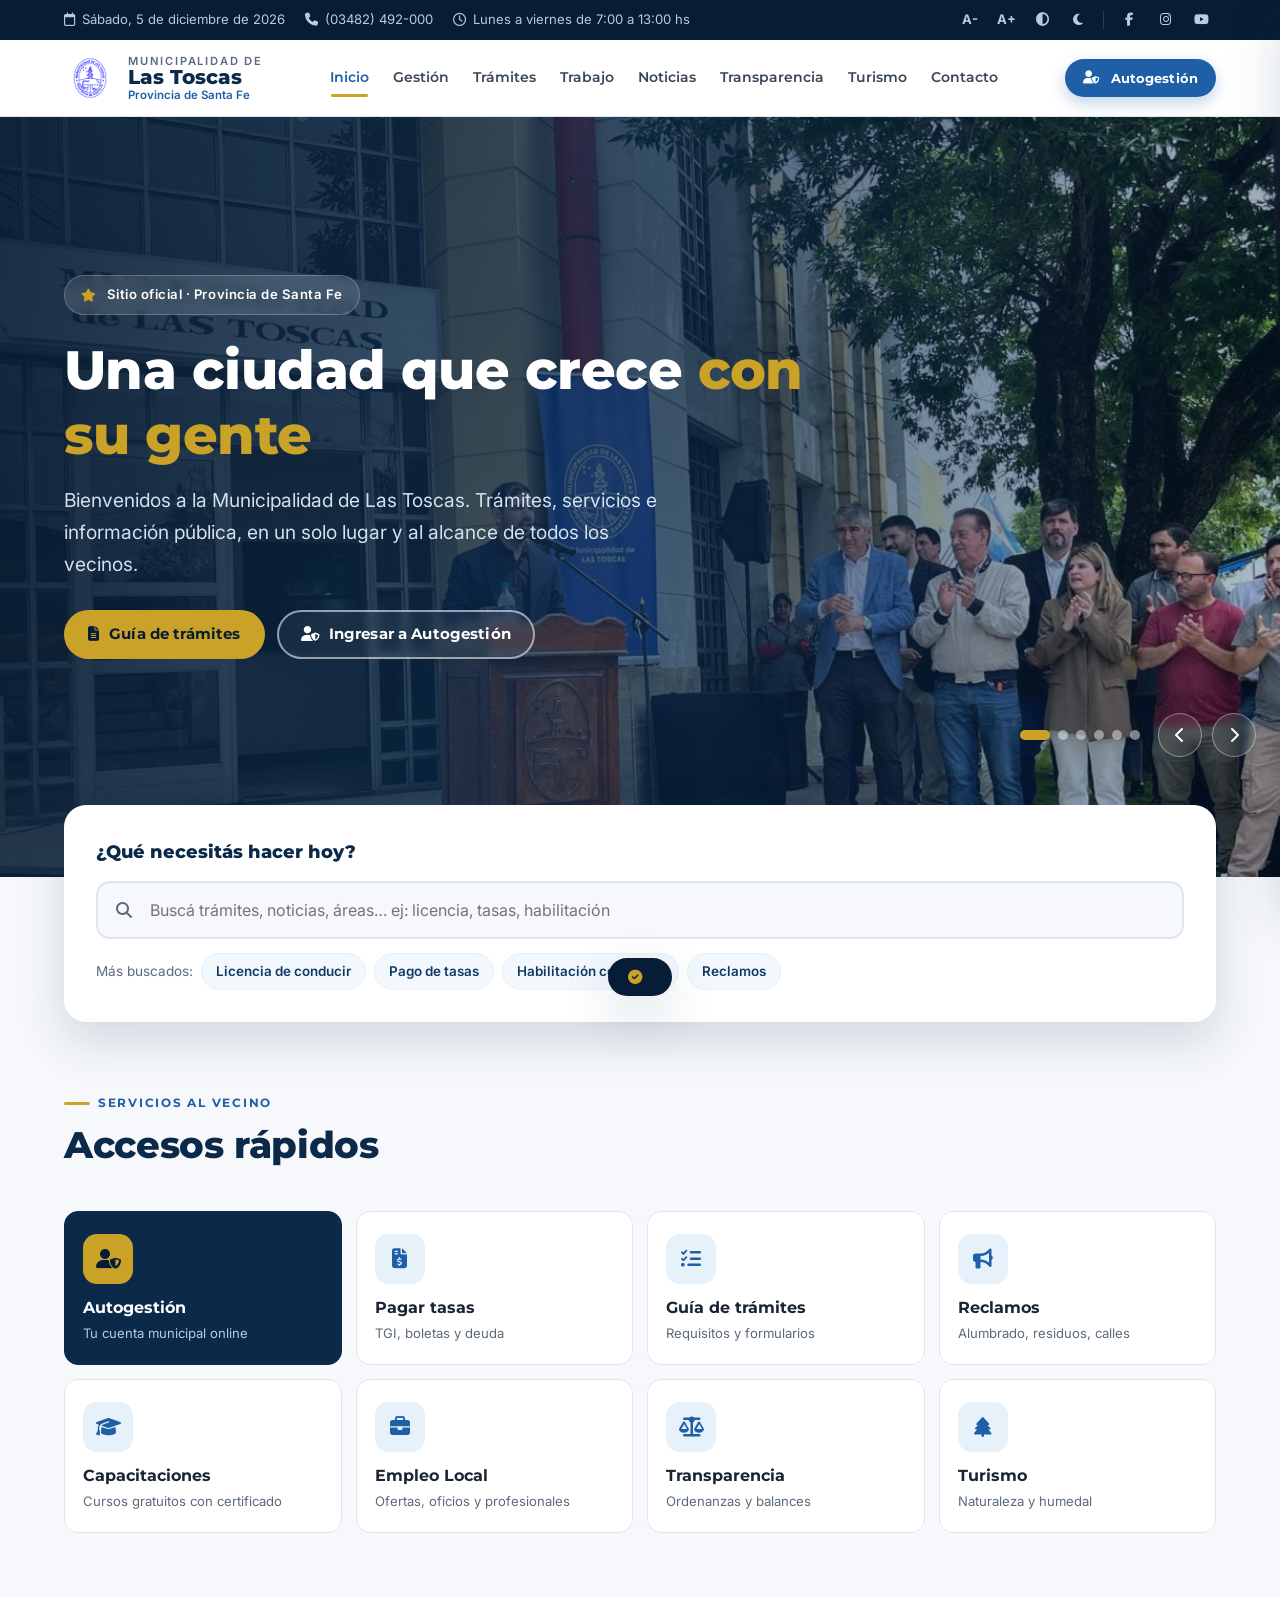
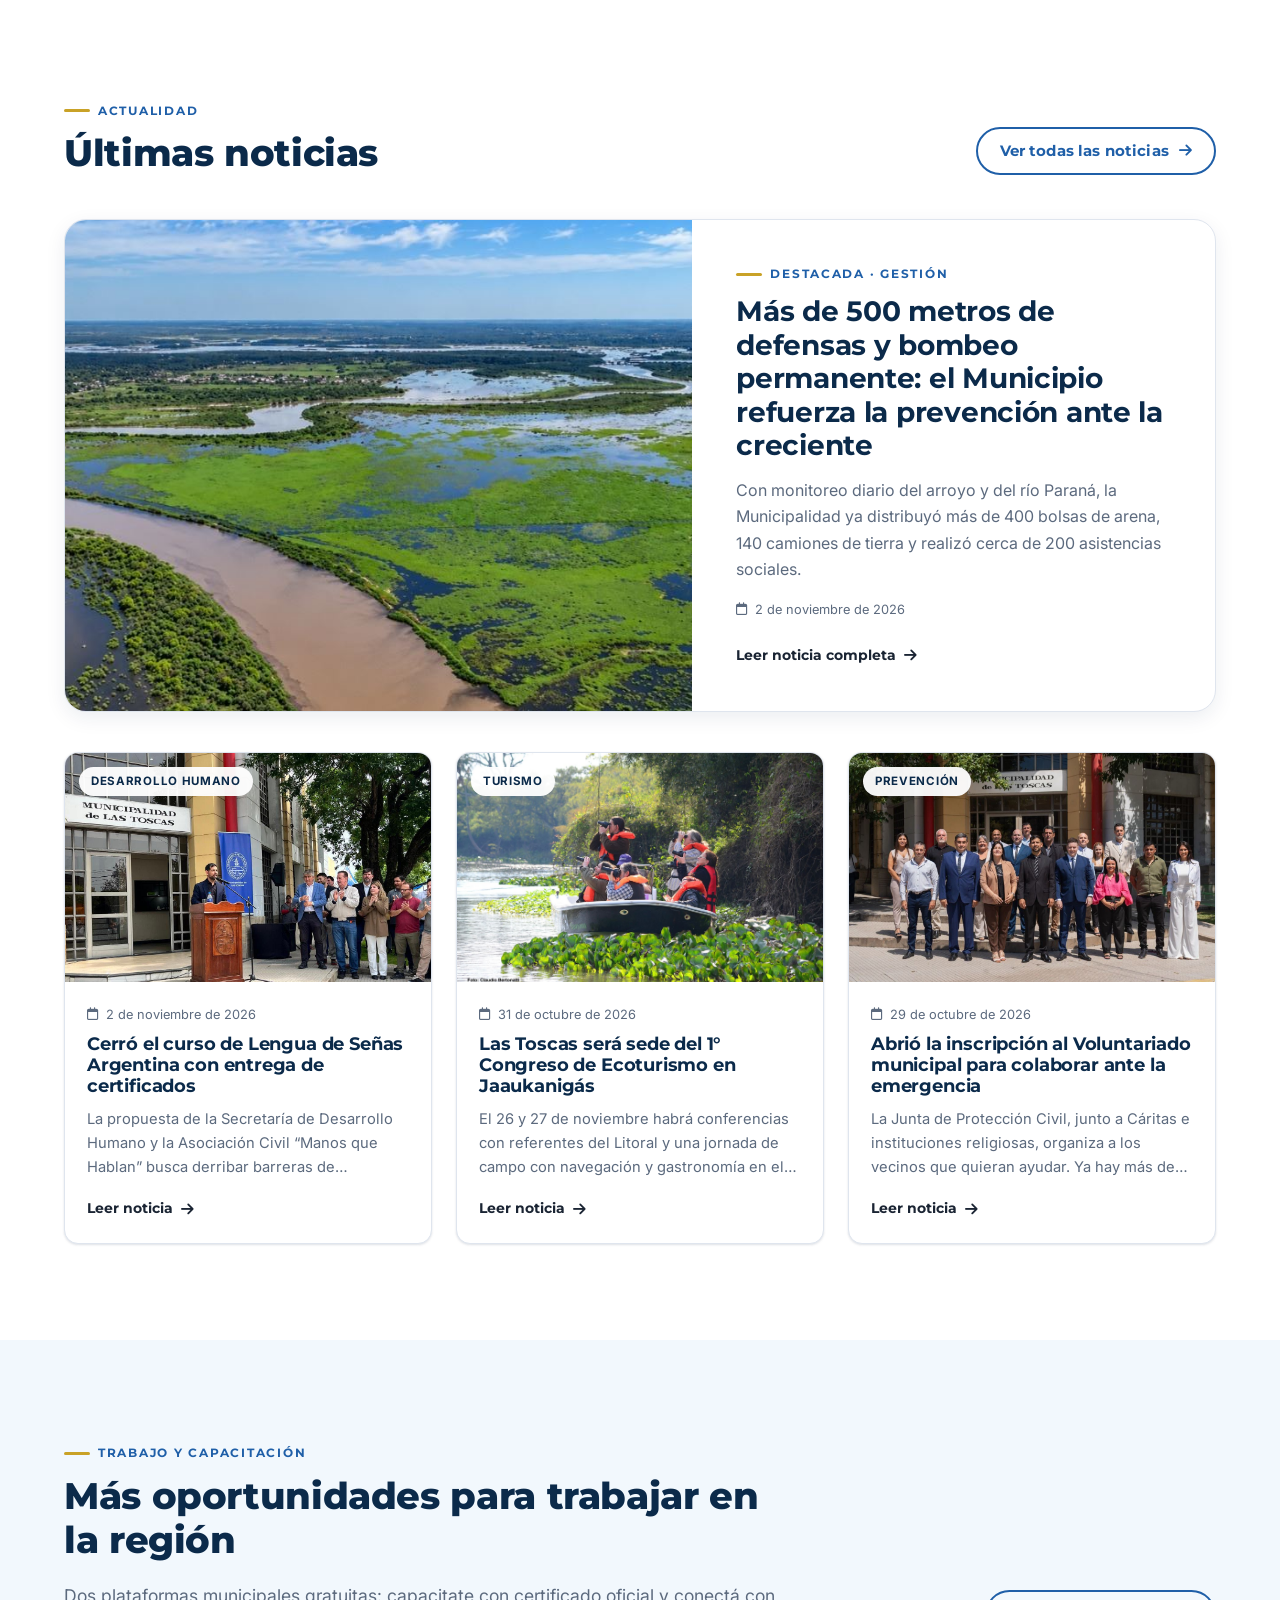
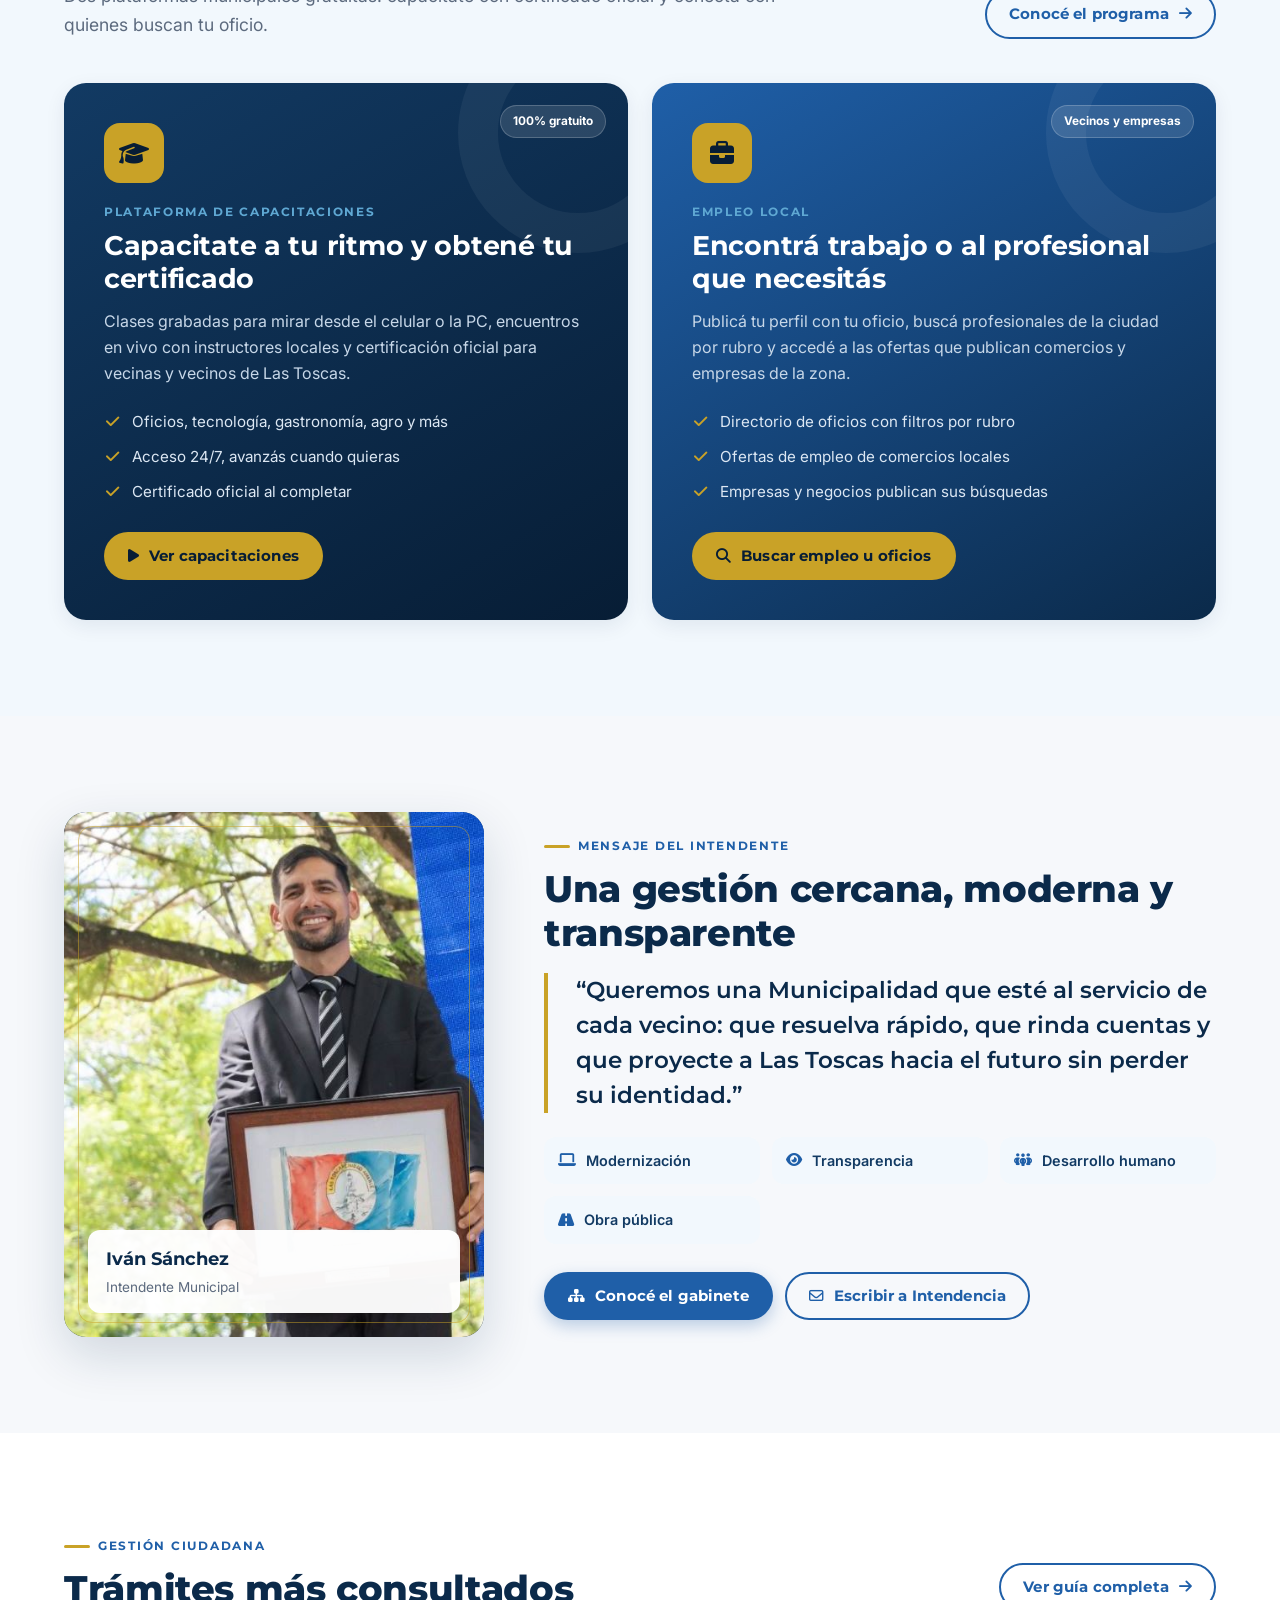
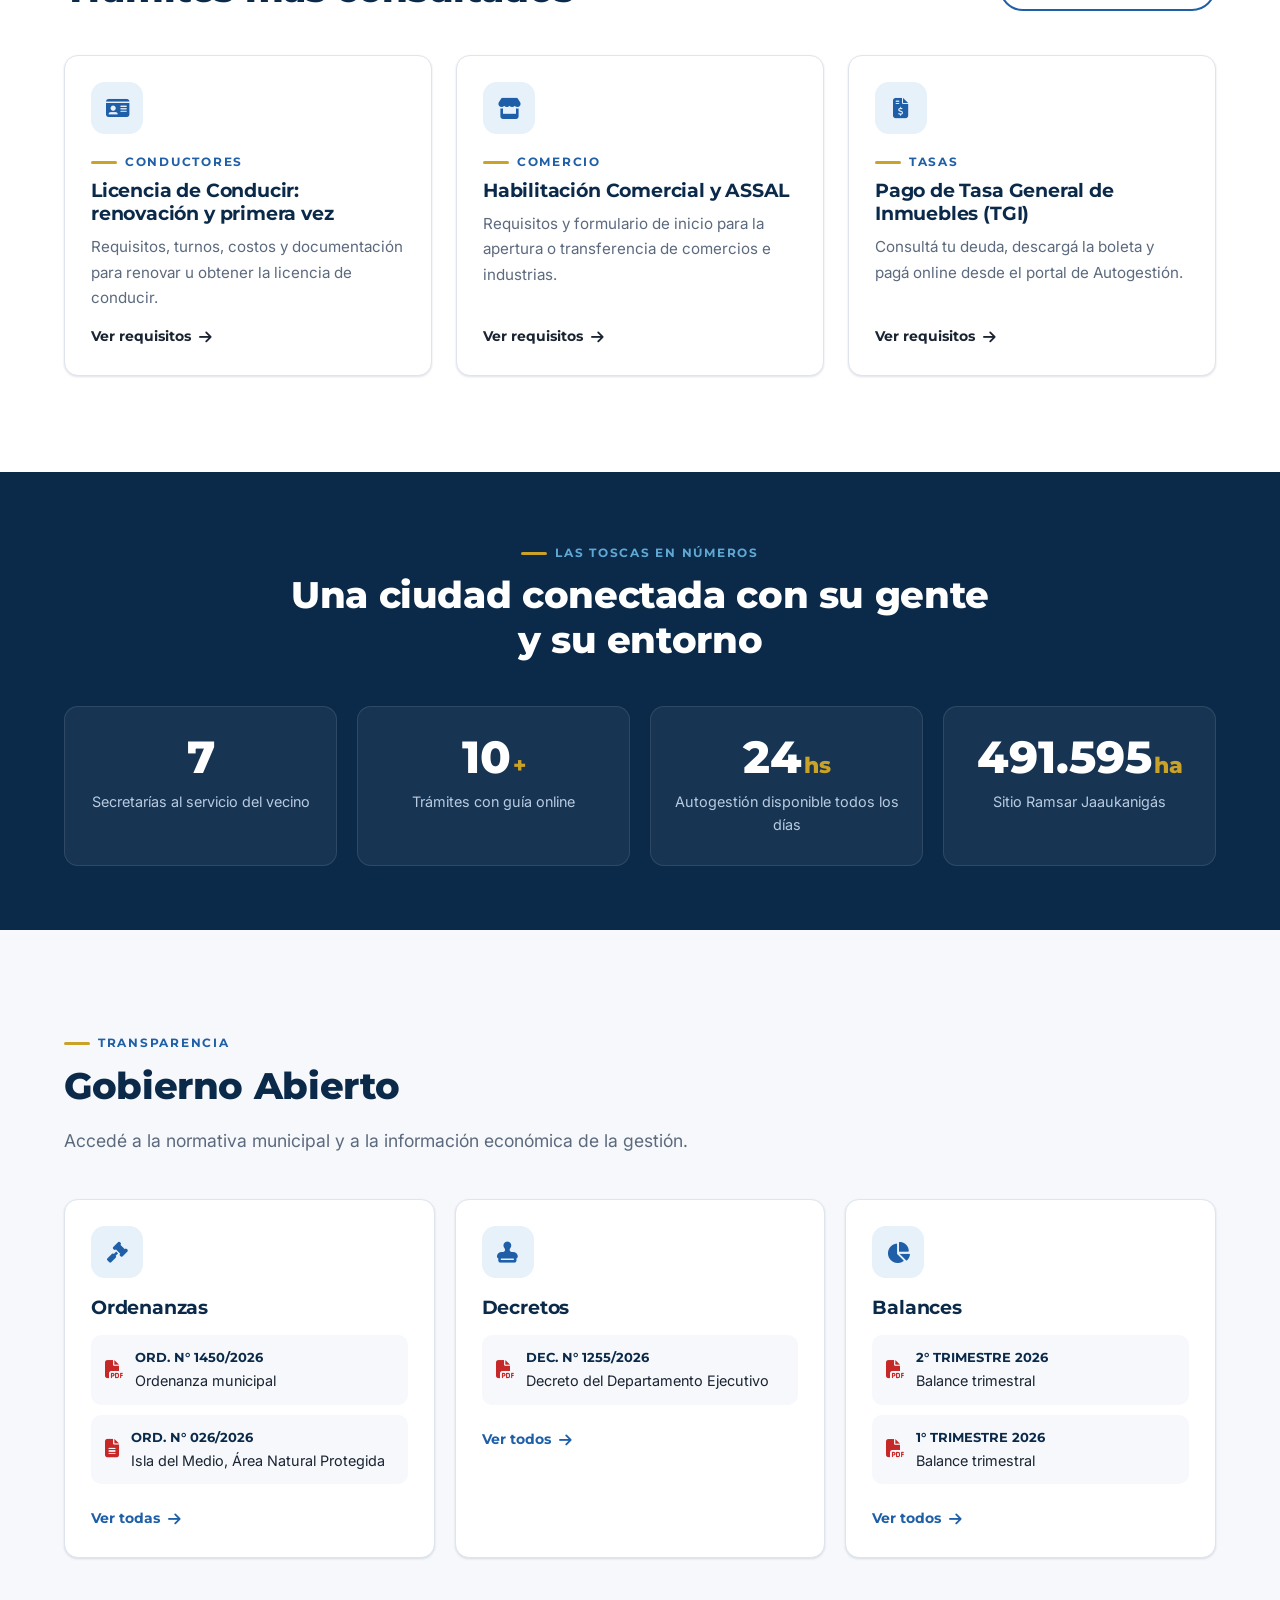
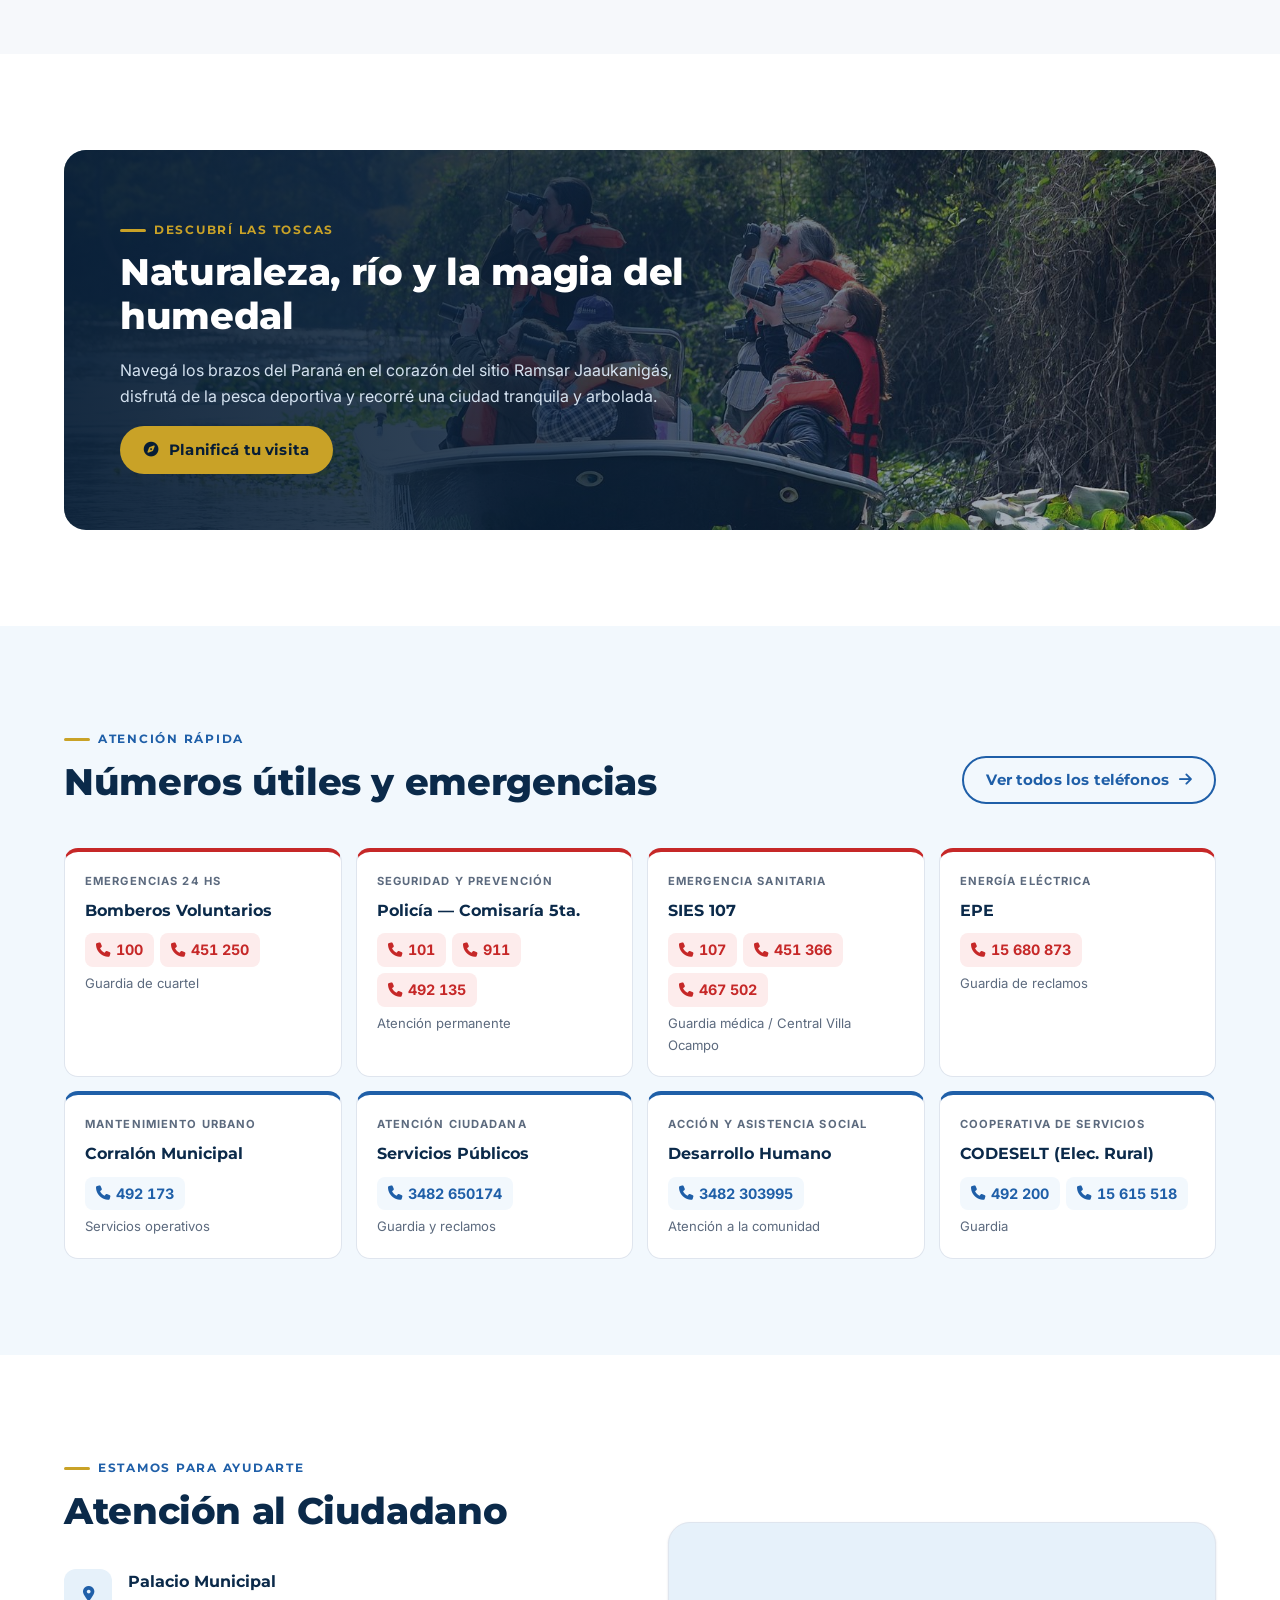
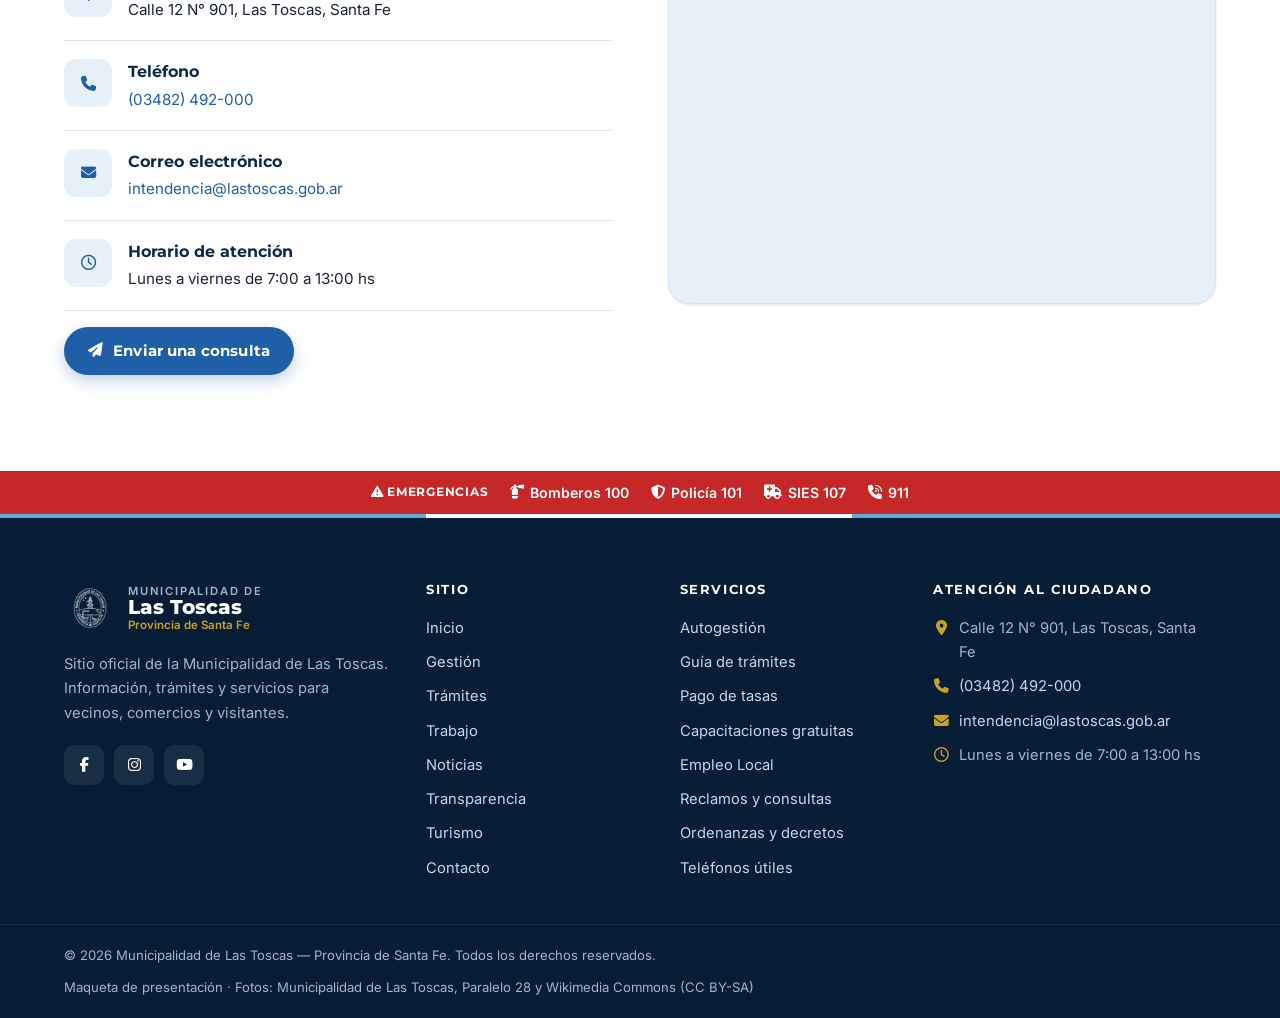
==== commit 95ecc266: "Estadísticas: corrige la codificación del comentario Co-Authored-By: Claude Opus 5.5 <noreply@anthro" ====
--- a/index.html
+++ b/index.html
@@ -17,8 +17,8 @@
   <link href="https://fonts.googleapis.com/css2?family=Inter:wght@400;500;600;700&family=Montserrat:wght@600;700;800&display=swap" rel="stylesheet">
   <link rel="stylesheet" href="https://cdnjs.cloudflare.com/ajax/libs/font-awesome/6.5.2/css/all.min.css">
   <link rel="stylesheet" href="assets/css/styles.css">
-  <!-- Estadísticas de visitas (GoatCounter: sin cookies) -->
-  <script data-goatcounter="https://lbrnqru.goatcounter.com/count" async src="//gc.zgo.at/count.js"></script>
+  <!-- Estadísticas de visitas (GoatCounter: sin cookies) -->
+  <script data-goatcounter="https://lbrnqru.goatcounter.com/count" async src="//gc.zgo.at/count.js"></script>
 </head>
 <body data-page="inicio">
   <div id="site-header"></div>
